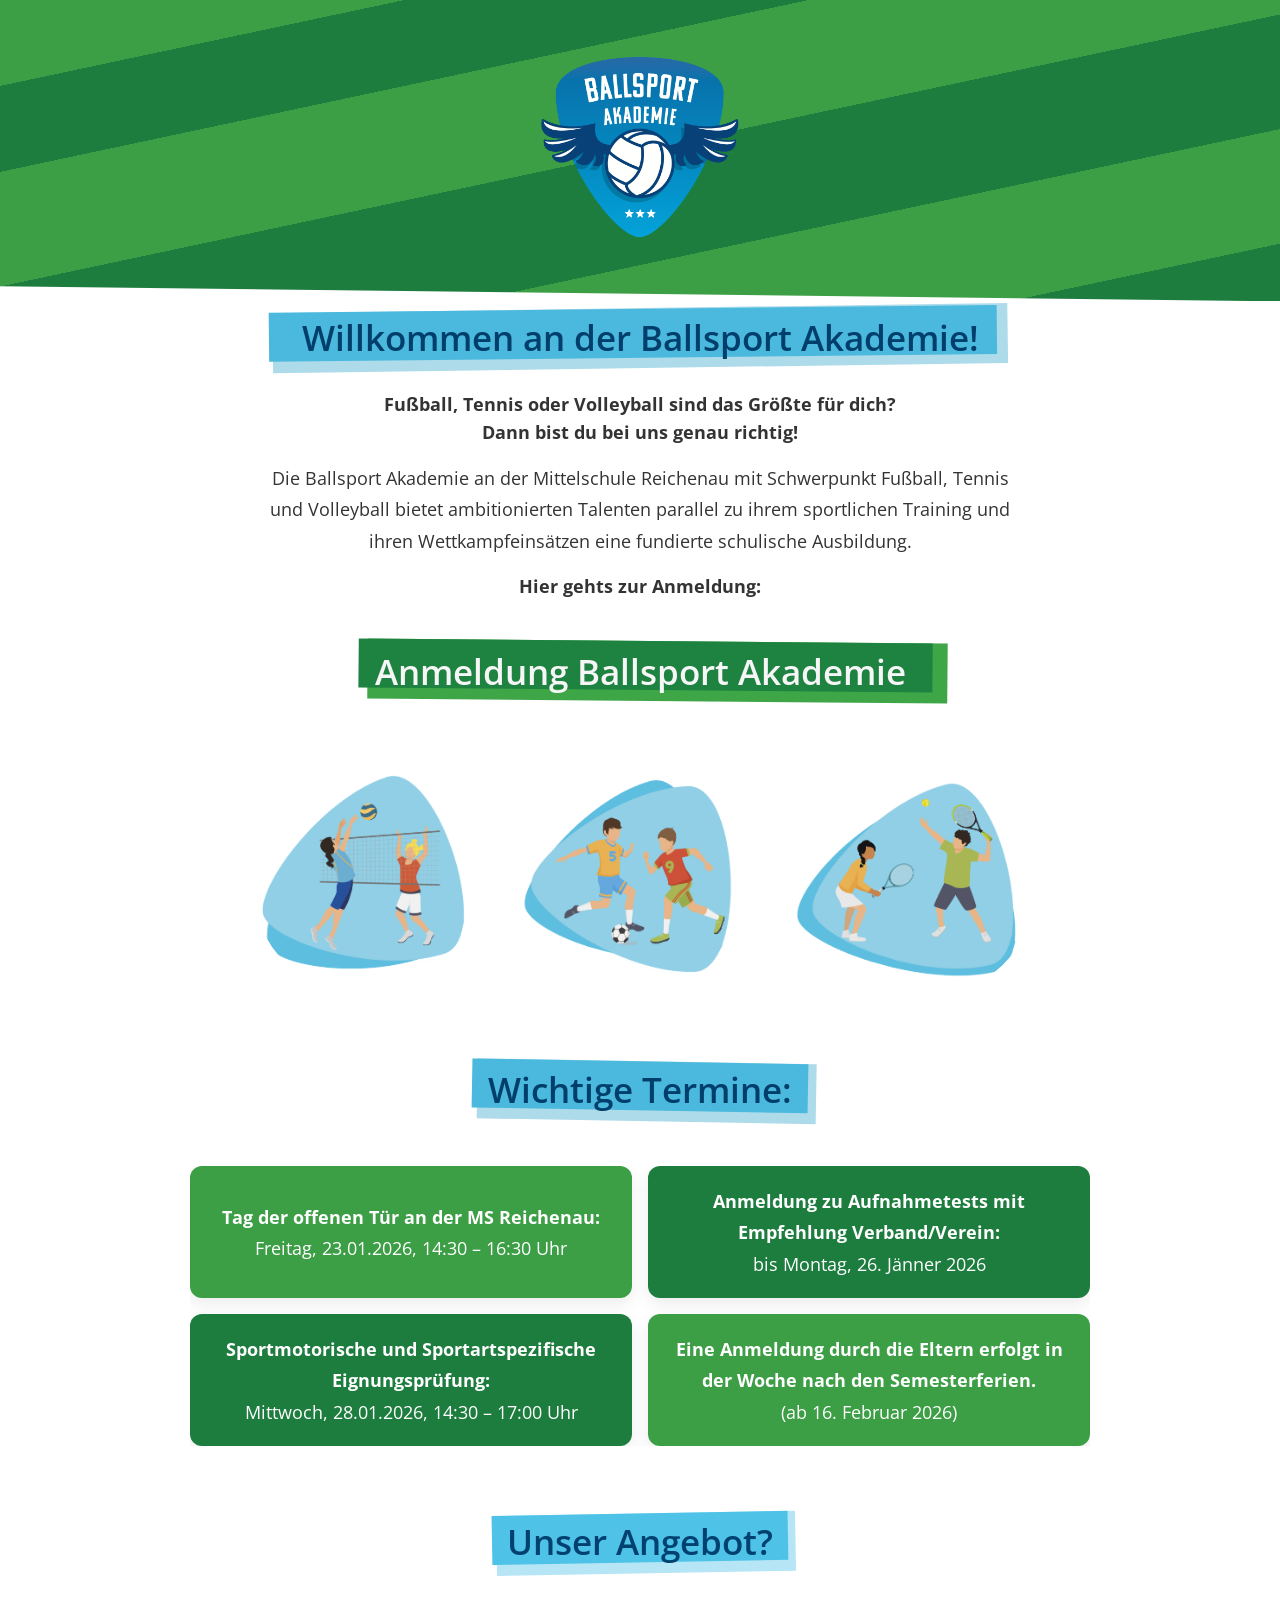
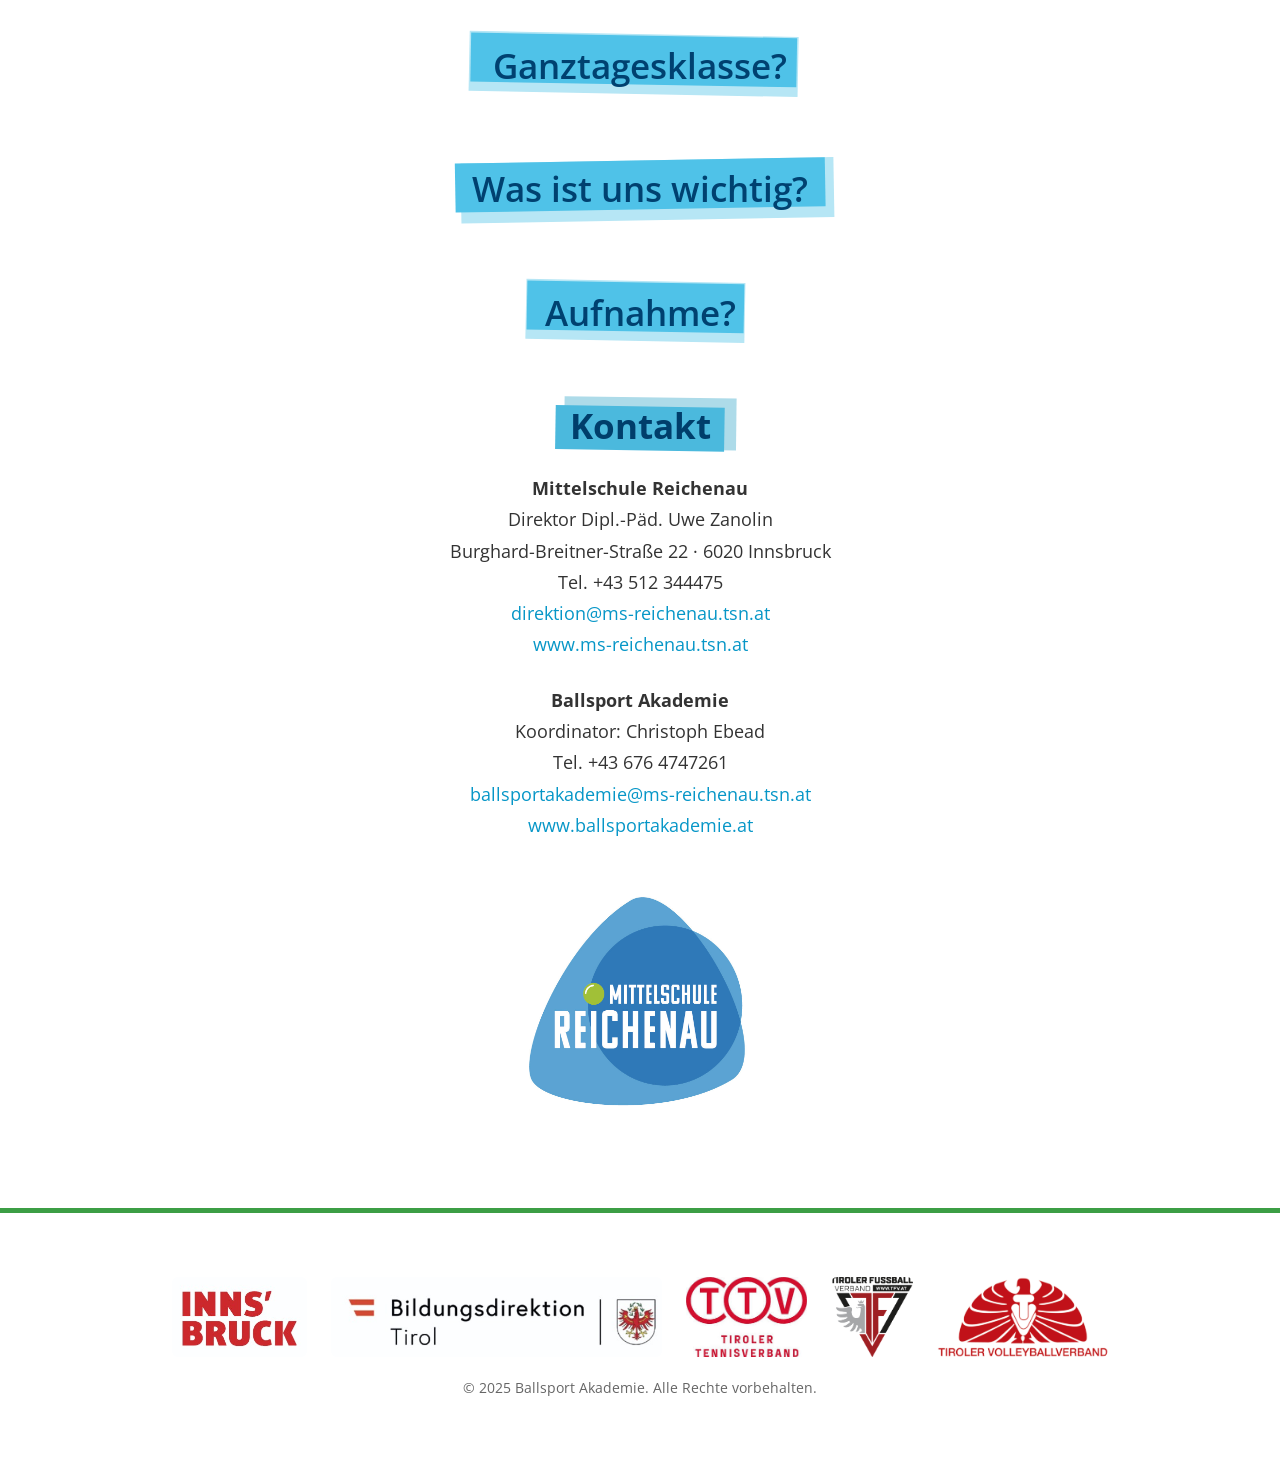
==== index.html @ 757c4a35 "added anmeldelink" ====
<!DOCTYPE html>
<html lang="de">
  <head>
    <meta charset="UTF-8" />
    <meta name="viewport" content="width=device-width, initial-scale=1.0" />
    <title>Ballsport Akademie</title>
    <link rel="icon" type="image/png" href="./favicon.png?v=2" />
    <link
      href="https://fonts.googleapis.com/css2?family=Open+Sans:wght@400;600&display=swap"
      rel="stylesheet"
    />
    <style>
      :root {
        --bright-green: #3c9e45;
        --dark-green: #1d7d3e;
        --turquoise: #6fbdba;
        --dark-blue: #003e6b;
        --light-bg: #f9fbfc;
      }

      body {
        font-family: "Open Sans", sans-serif;
        margin: 0;
        background-color: #ffffff;
        color: #333;
        display: flex;
        flex-direction: column;
        min-height: 100vh;
        overflow-x: hidden;
      }

      .multi-header {
        position: relative;
        text-align: center;
        color: #ffffff;
        padding: 1.5rem 1rem 2.5rem; /*  less top and bottom padding */
        overflow: hidden;
        z-index: 1;
      }

      .multi-header::after {
        content: "";
        position: absolute;
        inset: 0;
        background: linear-gradient(
          -12deg,
          #1d7d3e 0%,
          #1d7d3e 10%,
          #3c9e45 10%,
          #3c9e45 30%,
          #1d7d3e 30%,
          #1d7d3e 50%,
          #3c9e45 50%,
          #3c9e45 70%,
          #1d7d3e 70%,
          #1d7d3e 85%,
          #3c9e45 85%,
          #3c9e45 70%
        );
        z-index: -4;
        clip-path: polygon(
          0 0,
          100% 0,
          100% 100%,
          0 95%
        ); /*  slightly shallower angle */
      }

      .multi-header img {
        max-width: 200px;
        height: auto;
        margin-top: 2rem; /* pushes it lower */
        margin-bottom: 1rem;
        border-radius: 8px;
      }

      .multi-header h1 {
        font-size: 2rem;
        margin: 0.5rem 0;
        font-weight: 600;
      }

      .multi-header .coming-soon {
        font-size: 1.2rem;
        color: var(--bright-green);
        margin-bottom: 0;
      }

      header img {
        max-width: 160px;
        height: auto;
        margin-bottom: 1rem;
        border-radius: 8px;
      }

      h1 {
        font-size: 1.6rem;
        margin: 0.5rem 0;
        font-weight: 600;
      }

      .coming-soon {
        font-size: 1.2rem;
        color: var(--dark-green);
        margin-bottom: 0;
      }

      .image-row {
        display: flex;
        justify-content: center;
        gap: 1.5rem;
        flex-wrap: wrap;
        margin: 3rem 0;
        opacity: 0;
        transform: translateY(30px);
        transition: all 1s ease;
      }

      .image-row.visible {
        opacity: 1;
        transform: translateY(0);
      }

      .image-row img {
        object-fit: contain;
        width: 250px;
        height: 250px;
        border-radius: 50%;
        border: 0px solid var(--turquoise);
        transition: transform 0.3s ease, box-shadow 0.3s ease,
          border-color 0.3s ease;
      }

      /* --- CONTACT --- */
      .contact {
        text-align: center;
        margin-bottom: 3rem;
        line-height: 1.6;
        opacity: 0;
        transform: translateY(30px);
        transition: all 1s ease;
      }

      .contact.visible {
        opacity: 1;
        transform: translateY(0);
      }

      .contact h2 {
        font-size: 1.6rem;
        margin: 2rem 0 1rem;
        color: var(--dark-blue);
      }

      .contact .person {
        margin-bottom: 1.5rem;
      }

      a {
        color: #0696c7;
        text-decoration: none;
        transition: color 0.2s ease;
      }

      a:hover {
        color: var(--dark-blue);
        text-decoration: underline;
      }

      /* --- FOOTER --- */
      footer {
        background-color: #ffffff;
        padding: 4rem 1rem;
        text-align: center;
        border-top: 5px solid var(--bright-green);
        opacity: 0;
        transform: translateY(30px);
        transition: all 1s ease;
      }

      footer.visible {
        opacity: 1;
        transform: translateY(0);
      }

      .sponsors {
        display: flex;
        justify-content: center;
        align-items: center;
        flex-wrap: wrap;
        gap: 1.5rem;
        margin-bottom: 1rem;
      }

      .sponsors img {
        max-height: 100px;
        object-fit: contain;
        filter: grayscale(20%);
        transition: transform 0.3s ease, filter 0.3s ease, border 0.3s ease;
        border-radius: 6px;
      }

      .sponsors img:hover {
        transform: translateY(-3px);
        filter: grayscale(0%);
        border: 2px solid var(--turquoise);
      }

      .sponsors img:first-of-type {
        max-height: 80px;
      }

      footer p {
        font-size: 0.9rem;
        color: #666;
        margin-top: 1rem;
      }

      .intro-row {
        text-align: center;
        line-height: 1.6;
      }

      .heading-wrapper {
        display: flex;
        flex-direction: column; /* stack h1 and strong vertically */
        align-items: center; /* center text */
        gap: 1rem; /* spacing between elements */
      }

      .tilted-bg {
        display: inline-block;
        position: relative;
      }

      /* First rectangle (dark turquoise, -3deg) */
      .tilted-bg::before {
        content: "";
        position: absolute;
        top: 45%;
        left: 50%;
        transform: translate(-51%, -51%) rotate(-0.6deg);
        width: 105%;
        height: 2.8em;
        background-color: #4bb9dd; /* dark turquoise */
        z-index: -2; /* behind text but above second rectangle */
      }

      /* Second rectangle (slightly lighter, 2deg) */
      .tilted-bg::after {
        content: "";
        position: absolute;
        top: 50%;
        left: 50%;
        transform: translate(-50%, -50%) rotate(-0.8deg);
        width: 106%;
        height: 3.4em;
        background-color: #addbe9; /* slightly lighter green/turquoise */
        z-index: -3; /* behind the first rectangle */
      }

      .baelle-logo {
        width: 150px;
      }

      .kontakt-logo {
        text-align: center;
        margin-top: 2rem;
      }

      .kontakt-logo img {
        width: 200px; /* or whatever size looks good */
        height: auto;
        border-radius: 150px; /* optional */
      }

      .kontakt-logo img:hover {
        transform: translateY(-3px);
        filter: grayscale(0%);
        border: 2px solid var(--turquoise);
      }

      .contact .tilted-bg::before {
        transform: translate(-50%, -15%) rotate(0.9deg); /* positive angle instead of negative */
        width: 120%;
        height: 2.4em;
        background-color: #4bb9dd;
        z-index: -2;
        border-radius: 0;
      }

      .contact .tilted-bg::after {
        transform: translate(-44%, -40%) rotate(0.7deg); /* second rectangle slightly tilted too */
        width: 122%;
        height: 2.8em;
        background-color: #addbe9;
        z-index: -3;
        border-radius: 0;
      }

      .tilted-bg h1,
      .tilted-bg h2 {
        color: #003e6b; /* dark blue */
      }

      @media (max-width: 1080px) {
        .sponsors {
          flex-wrap: wrap;
        }

        .sponsors a:first-child,
        .sponsors a:last-child {
          flex-basis: 100%; /* forces first and last to take full width */
          display: flex;
          justify-content: center; /* centers the logos */
        }
      }

      @media (max-width: 510px) {
        .tilted-bg::before {
          content: "";
          position: absolute;
          top: 45%;
          left: 50%;
          transform: translate(-51%, -51%) rotate(-0.6deg);
          width: 105%;
          height: 5.5em;
          background-color: #4bb9dd; /* dark turquoise */
          z-index: -2; /* behind text but above second rectangle */
        }
        .tilted-bg::after {
          content: "";
          position: absolute;
          top: 50%;
          left: 50%;
          transform: translate(-50%, -50%) rotate(-0.8deg);
          width: 106%;
          height: 6.7em;
          background-color: #addbe9; /* slightly lighter green/turquoise */
          z-index: -3; /* behind the first rectangle */
        }
        .intro-lead {
          display: block;
          margin-top: 1rem;
          width: 75%;
        }
        .einlad-lead {
          display: block;
          margin-top: 1rem;
        }
      }

      .hidden {
        display: none !important;
      }

      [id^="angebot-toggle"] {
        cursor: pointer;
        transition: transform 0.2s ease;
        filter: brightness(1.05);
      }

      [id^="angebot-toggle"]:hover {
        transform: scale(1.03);
        filter: brightness(1.12);
      }
      .fade-in-once {
        opacity: 0;
        transform: translateY(20px);
        transition: all 0.8s ease;
      }

      .fade-in-once.visible {
        opacity: 1;
        transform: translateY(0);
      }

      .angebot-cards {
        display: grid;
        grid-template-columns: 1fr; /* 1 column on mobile */
        gap: 1rem;
        max-width: 900px;
        margin: 2rem auto;
        opacity: 0;
        transform: translateY(20px);
        transition: all 1s ease;
      }

      .angebot-cards.visible {
        opacity: 1;
        transform: translateY(0);
      }

      .angebot-cards div {
        background: var(--turquoise);
        color: #ffffff;
        padding: 1.2rem 1.5rem;
        border-radius: 12px;
        font-weight: 600;
        font-size: 1.1rem;
        text-align: center;
        box-shadow: 0 6px 16px rgba(0, 0, 0, 0.08);

        /* vertical centering */
        display: flex;
        align-items: center; /* centers text vertically */
        justify-content: center; /* centers text horizontally */
        text-align: center;
      }

      @media (min-width: 720px) {
        .angebot-cards {
          grid-template-columns: 1fr 1fr;
        }

        /* Only make last card full width for the 5-item section */
        #angebot-content-1 div:last-child {
          grid-column: span 2;
        }
      }

      /* Custom alternating background for Angebot cards */
      .angebot-cards div:nth-child(1),
      .angebot-cards div:nth-child(4) {
        background: var(--bright-green);
      }

      .angebot-cards div:nth-child(2),
      .angebot-cards div:nth-child(3),
      .angebot-cards div:nth-child(5) {
        background: var(--dark-green);
      }

      /* Mobile styling for Angebot cards */
      @media (max-width: 720px) {
        .angebot-cards {
          grid-template-columns: 1fr; /* Single column layout */
          padding: 0 1rem; /* Adds spacing on the left and right */
        }

        .angebot-cards div {
          font-size: 1rem; /* Slightly smaller text */
          margin: 0.5rem 0; /* Adds space between the cards */
        }
      }

      /* Override colors for mobile view */
      @media (max-width: 720px) {
        .angebot-cards div:nth-child(odd) {
          background: var(--bright-green);
        }

        .angebot-cards div:nth-child(even) {
          background: var(--dark-green);
        }
        .contact .tilted-bg {
          margin-top: 1em;
        }

        /* Add spacing between consecutive intro sections */
        .intro-row + .intro-row {
          margin-top: 4em;
        }
      }
      /* Add spacing between consecutive intro sections */
      .intro-row + .intro-row {
        margin-top: 2em;
      }

      /* Kick-Off */
      .bg-kickoff::before {
        background-color: #4bb9dd;
        transform: translate(-50%, -50%) rotate(1deg);
      }
      .bg-kickoff::after {
        background-color: #addbe9;
        transform: translate(-48%, -48%) rotate(1deg);
      }

      /* Unser Angebot */
      .bg-angebot::before {
        background-color: #4bb9dd;
        transform: translate(-50%, -50%) rotate(-1deg);
      }
      .bg-angebot::after {
        background-color: #addbe9;
        transform: translate(-48%, -48%) rotate(-1deg);
      }

      /* Ganztagesklasse */
      .bg-ganztags::before {
        background-color: #4bb9dd;
        transform: translate(-52%, -52%) rotate(1deg);
      }
      .bg-ganztags::after {
        background-color: #addbe9;
        transform: translate(-52%, -52%) rotate(1.1deg);
      }

      /* Ganztagesklasse */
      .bg-wichtig::before {
        background-color: #4bb9dd;
        transform: translate(-50%, -50%) rotate(-1deg);
      }
      .bg-wichtig::after {
        background-color: #addbe9;
        transform: translate(-48%, -48%) rotate(-1deg);
      }

      /* Ganztagesklasse */
      .bg-aufnahme::before {
        background-color: #4bb9dd;
        transform: translate(-52%, -52%) rotate(1deg);
      }
      .bg-aufnahme::after {
        background-color: #addbe9;
        transform: translate(-52%, -52%) rotate(1.1deg);
      }

      /* Anmeldung */
      .bg-anmeldung::before {
        background-color: #1d7d3e;
        transform: translate(-49%, -55%) rotate(0.5deg);
      }
      .bg-anmeldung::after {
        background-color: #3c9e45;
        transform: translate(-47%, -50%) rotate(0.5deg);
      }
      .bg-anmeldung a {
        color: #eaeaea;
      }

      /* Make image-row images smaller on mobile */
      @media (max-width: 750px) {
        .image-row img {
          width: 140px;
          height: 140px;
        }
      }

      /* Optional: even smaller for very narrow screens */
      @media (max-width: 480px) {
        .image-row img {
          width: 120px;
          height: 120px;
        }
      }

      #aufnahme-text {
        max-width: 900px;
        margin: 0.8rem auto;
        text-align: center;
        line-height: 1.5;
        font-size: 1.25rem;
      }
      #aufnahme-text p {
        margin: 0.5em 0;
      }
      .intro-text {
        max-width: 750px; /* limits the width on large screens */
        margin: 0 auto; /* centers it horizontally */
        text-align: center; /* keeps lines centered */
        line-height: 1.6; /* keeps it readable */
        font-size: 1.05rem;
      }

      /* Narrower and slightly smaller on mobile */
      @media (max-width: 720px) {
        .intro-text {
          max-width: 90%; /* takes up less space on smaller screens */
          font-size: 1rem;
          line-height: 1.5;
        }
      }

      /* === Responsive scaling for larger screens === */
      @media (min-width: 1200px) {
        body {
          font-size: 1.1rem;
        }

        .intro-text,
        .contact,
        .angebot-cards div,
        #aufnahme-text {
          font-size: 1.15rem;
          line-height: 1.7;
        }

        h1,
        h2 {
          font-size: 2.2rem;
        }

        .contact h2 {
          font-size: 2.2rem; /* match or slightly smaller than main h1s */
        }
        .contact img {
          width: 280px;
          height: 280px;
        }
      }

      @media (min-width: 1600px) {
        body {
          font-size: 1.25rem;
        }

        .intro-text,
        .contact,
        .angebot-cards div,
        #aufnahme-text {
          font-size: 1.3rem;
          line-height: 1.75;
        }

        h1,
        h2 {
          font-size: 2.5rem;
        }

        .contact h2 {
          font-size: 2.5rem; /* match or slightly smaller than main h1s */
        }

        .angebot-cards {
          max-width: 1100px;
        }
      }

      /* === Flip animation for illus-wrapper (final smooth version) === */
      .illus-wrapper {
        display: inline-block;
        perspective: 1000px;
        cursor: pointer;
        border-radius: 50%; /* always circular */
        overflow: hidden; /* prevents square-to-circle flash */
        transform-style: preserve-3d;
        transition: transform 0.3s ease, box-shadow 0.3s ease;
        backface-visibility: hidden;
        -webkit-backface-visibility: hidden;
        will-change: transform;
      }

      /* Hover lift + shadow (remains circular) */
      .illus-wrapper:hover {
        transform: translateY(-6px) scale(1.03);
        box-shadow: 0 8px 18px rgba(0, 0, 0, 0.15);
      }

      /* The flipping card inside */
      .flip-card {
        width: 250px;
        height: 250px;
        position: relative;
        border-radius: 50%;
        transform-style: preserve-3d;
        will-change: transform;
      }

      /* Inner rotation container */
      .flip-inner {
        width: 100%;
        height: 100%;
        transition: transform 0.8s ease;
        transform-style: preserve-3d;
        position: relative;
        border-radius: 50%;
        transform-origin: center;
      }

      /* Front and back sides */
      .flip-front,
      .flip-back {
        position: absolute;
        width: 100%;
        height: 100%;
        border-radius: 50%;
        overflow: hidden;
        backface-visibility: hidden;
        -webkit-backface-visibility: hidden; /* Safari fix */
      }

      /* Back side rotated */
      .flip-back {
        transform: rotateY(180deg);
      }

      /* Flipped state */
      .flip-card.flipped .flip-inner {
        transform: rotateY(180deg);
        will-change: transform;
      }

      /* === Image alignment container === */
      .img-adjust {
        width: 100%;
        height: 100%;
        overflow: hidden;
        border-radius: 50%;
        position: relative;
      }

      /* The image itself */
      .img-adjust img {
        position: absolute;
        top: 50%;
        left: 50%;
        width: 110%; /* small zoom to allow offset */
        height: auto;
        transform: translate(-50%, -50%);
        object-fit: cover;
        border-radius: 50%;
        transition: transform 0.3s ease;
        display: block;
      }

      /* === Per-image fine-tuning === */
      .image-row .illus-wrapper:nth-child(1) .img-adjust img {
        transform: translate(calc(-50% + 10px), -50%); /* move right */
      }

      .image-row .illus-wrapper:nth-child(2) .img-adjust img {
        transform: translate(calc(-50% - 4px), -50%); /* move left */
      }

      .image-row .illus-wrapper:nth-child(3) .img-adjust img {
        transform: translate(-50%, -50%); /* centered */
      }

      /* Responsive sizing */
      @media (max-width: 750px) {
        .flip-card {
          width: 140px;
          height: 140px;
        }
      }

      .angebot-cards,
      #aufnahme-text {
        opacity: 0;
        transform: translateY(10px);
        max-height: 0;
        margin-top: 0;
        margin-bottom: 0;
        overflow: hidden;
        transition: opacity 0.5s ease, transform 0.5s ease, max-height 0.6s ease,
          margin 0.4s ease;
        pointer-events: none;
      }

      .angebot-cards.visible,
      #aufnahme-text.visible {
        opacity: 1;
        transform: translateY(0);
        max-height: 1500px; /* enough to show full content */
        margin-top: 1.5rem; /* normal spacing when open */
        margin-bottom: 1.5rem;
        pointer-events: auto;
      }

      /* optional: small stagger effect for cards */
      .angebot-cards.visible div {
        animation: fadeUp 0.5s ease forwards;
      }

      @keyframes fadeUp {
        from {
          opacity: 0;
          transform: translateY(15px);
        }
        to {
          opacity: 1;
          transform: translateY(0);
        }
      }

      .flip-front img,
      .flip-back img {
        width: 100%;
        height: auto;
        position: absolute;
        top: 50%;
        left: 50%;
        transform: translate(-50%, -50%);
        object-fit: cover;
        border-radius: 50%;
      }

      body {
        overflow-x: hidden;
      }

      .wrapper {
        overflow-x: clip;
        position: relative;
      }
      .tilted-bg h1 {
        padding: 0 0.5rem; /* adds breathing space on both sides */
        box-sizing: border-box;
      }

      /* Center text inside Wichtige Termine cards */
      #termine-content div {
        display: flex !important;
        flex-direction: column;
        justify-content: center; /* vertical center */
        align-items: center; /* horizontal center */
        text-align: center;
        white-space: normal !important;
        column-count: 1 !important;
      }

      /* Second line normal weight */
      #termine-content div span {
        font-weight: normal;
      }

      #termine-content div span {
        font-weight: normal;
        min-height: 1.2em; /* reserve vertical space even when empty */
        display: block;
      }
    </style>
  </head>
  <body>
    <div class="wrapper">
      <header class="fade-in multi-header">
        <img src="images/logo.png" alt="Ballsportakademie Logo" />
      </header>

      <section class="intro-row">
        <div class="heading-wrapper">
          <div class="tilted-bg">
            <h1>Willkommen an der Ballsport Akademie!</h1>
          </div>
          <strong class="intro-lead">
            Fußball, Tennis oder Volleyball sind das Größte für dich? <br />
            Dann bist du bei uns genau richtig!<br />
          </strong>
          <div class="intro-text">
            Die Ballsport Akademie an der Mittelschule Reichenau mit Schwerpunkt
            Fußball, Tennis und Volleyball bietet ambitionierten Talenten
            parallel zu ihrem sportlichen Training und ihren Wettkampfeinsätzen
            eine fundierte schulische Ausbildung.<br />
          </div>
          <strong class="intro-lead"> Hier gehts zur Anmeldung: <br /> </strong>
        </div>
      </section>

      <section class="intro-row">
        <div class="heading-wrapper">
          <div class="tilted-bg bg-anmeldung" id="angebot-toggle-1">
            <h1>
              <a
                href="https://ms-reichenau.tsn.at/ballsport-akademie/anmeldung-ballsport-akademie"
                target="_blank"
                >Anmeldung Ballsport Akademie</a
              >
            </h1>
          </div>
        </div>
      </section>

      <section class="image-row fade-in">
        <div class="illus-wrapper">
          <div class="flip-card">
            <div class="flip-inner">
              <div class="flip-front">
                <div class="img-adjust">
                  <img src="images/illus/voll.png" alt="Volleyball" />
                </div>
              </div>
              <div class="flip-back">
                <div class="img-adjust">
                  <img src="images/illus/voll.png" alt="Volleyball" />
                </div>
              </div>
            </div>
          </div>
        </div>

        <div class="illus-wrapper">
          <div class="flip-card">
            <div class="flip-inner">
              <div class="flip-front">
                <img
                  src="images/illus/fuss.png"
                  alt="Sport Illustration Fußball"
                />
              </div>
              <div class="flip-back">
                <img
                  src="images/illus/fuss.png"
                  alt="Sport Illustration Fußball (back)"
                />
              </div>
            </div>
          </div>
        </div>

        <div class="illus-wrapper">
          <div class="flip-card">
            <div class="flip-inner">
              <div class="flip-front">
                <img
                  src="images/illus/tenn.png"
                  alt="Sport Illustration Tennis"
                />
              </div>
              <div class="flip-back">
                <img
                  src="images/illus/tenn.png"
                  alt="Sport Illustration Tennis (back)"
                />
              </div>
            </div>
          </div>
        </div>
      </section>

      <section class="intro-row">
        <div class="heading-wrapper">
          <div class="tilted-bg bg-kickoff" id="kick-off">
            <h1>Wichtige Termine:</h1>
          </div>

          <div id="termine-content" class="angebot-cards visible fade-in-once">
            <div>
              <strong>Tag der offenen Tür an der MS Reichenau:</strong>
              <span>Freitag, 23.01.2026, 14:30 – 16:30 Uhr</span>
            </div>

            <div>
              <strong
                >Anmeldung zu Aufnahmetests mit Empfehlung
                Verband/Verein:</strong
              >
              <span>bis Montag, 26. Jänner 2026</span>
            </div>

            <div>
              <strong
                >Sportmotorische und Sportartspezifische
                Eignungsprüfung:</strong
              >
              <span>Mittwoch, 28.01.2026, 14:30 – 17:00 Uhr</span>
            </div>

            <div>
              <strong
                >Eine Anmeldung durch die Eltern erfolgt in der Woche nach den
                Semesterferien. <br
              /></strong>
              <span>(ab 16. Februar 2026)</span>
            </div>
          </div>
        </div>
      </section>

      <section class="intro-row">
        <div class="heading-wrapper">
          <div class="tilted-bg bg-angebot" id="angebot-toggle-1">
            <h1>Unser Angebot?</h1>
          </div>

          <!-- Hidden by default -->
          <div id="angebot-content-1" class="angebot-cards fade-in-once">
            <div>Verschränkte Ganztagesklasse</div>
            <div>Offener & projektorientierter Unterricht</div>
            <div>Moderne Infrastruktur & Sportanlagen</div>
            <div>Sportspezifische & multisportive Ausbildung</div>
            <div>
              Abstimmung mit Schule und Vereinen bei Turnieren, Auswärtsfahrten
              und sportlichen Veranstaltungen
            </div>
          </div>
        </div>
      </section>

      <section class="intro-row">
        <div class="heading-wrapper">
          <div class="tilted-bg clickable bg-ganztags" id="angebot-toggle-2">
            <h1>Ganztagesklasse?</h1>
          </div>

          <!-- Hidden by default -->
          <div id="angebot-content-2" class="angebot-cards fade-in-once">
            <div>
              Die Schüler:innen werden von Montag bis Donnerstag bis 16 Uhr, an
              Freitagen bis 14 Uhr, von Pädagog:innen in der Schule betreut.
              Somit bleibt mehr Zeit für das individuelle Training im
              Stammverein und Auswahlteam.
            </div>
            <div>
              Die verschränkte Ganztagesklasse bietet einen rhythmisierten
              Tagesablauf mit abwechselnden Lern-, Sport- und Freizeiteinheiten.
              Hausaufgaben werden während der Schulzeit bearbeitet.
            </div>
            <div>
              Die Kosten für den Mittagstisch an der Schule betragen pro
              konsumierter Mahlzeit € 5,10.
            </div>
            <div>
              Für die ganztägige Betreuung fällt ein Betrag von € 35,- pro Monat
              an.
            </div>
          </div>
        </div>
      </section>

      <section class="intro-row">
        <div class="heading-wrapper">
          <div class="tilted-bg clickable bg-wichtig" id="angebot-toggle-3">
            <h1>Was ist uns wichtig?</h1>
          </div>

          <!-- Hidden by default -->
          <div id="angebot-content-3" class="angebot-cards fade-in-once">
            <div>
              Intensive Zusammenarbeit zwischen der Schule, den Trainer:innen im
              Verein/Verband und den Eltern.
            </div>
            <div>Vermittlung sporttheoretischer Inhalte im Unterricht.</div>
            <div>Sportwissenschaftliche Begleitung.</div>
            <div>Trainingsdokumentation.</div>
          </div>
        </div>
      </section>

      <section class="intro-row">
        <div class="heading-wrapper">
          <div class="tilted-bg clickable bg-aufnahme" id="angebot-toggle-4">
            <h1>Aufnahme?</h1>
          </div>

          <div
            id="aufnahme-text"
            class="hidden fade-in-once"
            style="
              max-width: 900px;
              margin: 0.8rem auto; /* reduced vertical space */
              text-align: center;
              line-height: 1.5;
              font-size: 1.25rem; /* about 2 sizes larger */
            "
          >
            <p style="margin: 0.5em 0">
              Die Ballsport Akademie wird an der Mittelschule Reichenau geführt.
              Sie steht allen Schüler:innen aus Tirol offen!
            </p>
            <strong>Aufnahmekriterien:</strong>
          </div>

          <!--  Hidden by default -->
          <div id="angebot-content-4" class="angebot-cards fade-in-once">
            <div>
              Sportartspezifischer sportmotorischer Test in Fußball, Tennis und
              Volleyball (durch unabhängige Verbandstrainer:innen)
            </div>
            <div>Aufnahmegespräch mit Eltern und Schüler:in</div>
            <div>Sportärztliche Untersuchung</div>
            <div>Empfehlung vom Stammverein oder Verband</div>
          </div>
        </div>
      </section>

      <section class="contact fade-in">
        <div class="tilted-bg">
          <h2>Kontakt</h2>
        </div>

        <div class="person">
          <strong>Mittelschule Reichenau</strong><br />
          Direktor Dipl.-Päd. Uwe Zanolin<br />
          Burghard-Breitner-Straße 22 · 6020 Innsbruck<br />
          Tel. +43 512 344475<br />
          <a href="mailto:direktion@ms-reichenau.tsn.at"
            >direktion@ms-reichenau.tsn.at</a
          ><br />
          <a href="https://www.ms-reichenau.tsn.at" target="_blank"
            >www.ms-reichenau.tsn.at</a
          >
        </div>

        <div class="person">
          <strong>Ballsport Akademie</strong><br />
          Koordinator: Christoph Ebead<br />
          Tel. +43 676 4747261<br />
          <a href="mailto:ballsportakademie@ms-reichenau.tsn.at"
            >ballsportakademie@ms-reichenau.tsn.at</a
          ><br />
          <a href="https://www.ballsportakademie.at" target="_blank"
            >www.ballsportakademie.at</a
          >
        </div>

        <div class="kontakt-logo">
          <a
            href="https://ms-reichenau.tsn.at"
            target="_blank"
            rel="noopener noreferrer"
          >
            <img
              src="images/MSreichenau.jpeg"
              alt="Mittelschule Reichenau logo"
            />
          </a>
        </div>
      </section>

      <footer class="fade-in">
        <div class="sponsors">
          <a
            href="https://www.innsbruck.gv.at"
            target="_blank"
            rel="noopener noreferrer"
          >
            <img src="images/sponsor2.jpeg" alt="Innsbruck Logo" />
          </a>
          <a
            href="https://bildung-tirol.gv.at"
            target="_blank"
            rel="noopener noreferrer"
          >
            <img src="images/sponsor3.jpeg" alt="Bildungsdir. Tirol Logo" />
          </a>
          <a
            href="https://www.tennistirol.at"
            target="_blank"
            rel="noopener noreferrer"
          >
            <img src="images/sponsor1.jpeg" alt="Tennis Logo" />
          </a>
          <a href="https://tfv.at" target="_blank" rel="noopener noreferrer">
            <img src="images/sponsor4.png" alt="Tiroler Fussballverband Logo" />
          </a>
          <a
            href="https://www.tvv.at"
            target="_blank"
            rel="noopener noreferrer"
          >
            <img src="images/sponsor6.png" alt="Volleyball Verband Logo" />
          </a>
        </div>
        <p>© 2025 Ballsport Akademie. Alle Rechte vorbehalten.</p>
      </footer>
    </div>
    <script>
      const elements = document.querySelectorAll(".fade-in");
      const observer = new IntersectionObserver(
        (entries) => {
          entries.forEach((entry) => {
            if (entry.isIntersecting) {
              entry.target.classList.add("visible");
            }
          });
        },
        { threshold: 0.1 }
      );
      elements.forEach((el) => observer.observe(el));

      const toggles = document.querySelectorAll('[id^="angebot-toggle"]');

      toggles.forEach((toggle) => {
        const num = toggle.id.split("-").pop();
        const content = document.getElementById(`angebot-content-${num}`);
        const extraText = document.getElementById("aufnahme-text");

        toggle.addEventListener("click", () => {
          const isVisible = content.classList.contains("visible");

          // Hide all other sections first
          document
            .querySelectorAll(
              ".angebot-cards:not(#termine-content), #aufnahme-text"
            )
            .forEach((el) => {
              el.classList.remove("visible");
            });

          // Toggle this one
          if (!isVisible) {
            content.classList.add("visible");
            if (num === "4" && extraText) extraText.classList.add("visible");
          } else {
            content.classList.remove("visible");
            if (num === "4" && extraText) extraText.classList.remove("visible");
          }
        });
      });

      document.querySelectorAll(".illus-wrapper").forEach((wrapper) => {
        wrapper.addEventListener("click", () => {
          wrapper.querySelector(".flip-card").classList.toggle("flipped");
        });
      });
    </script>
  </body>
</html>
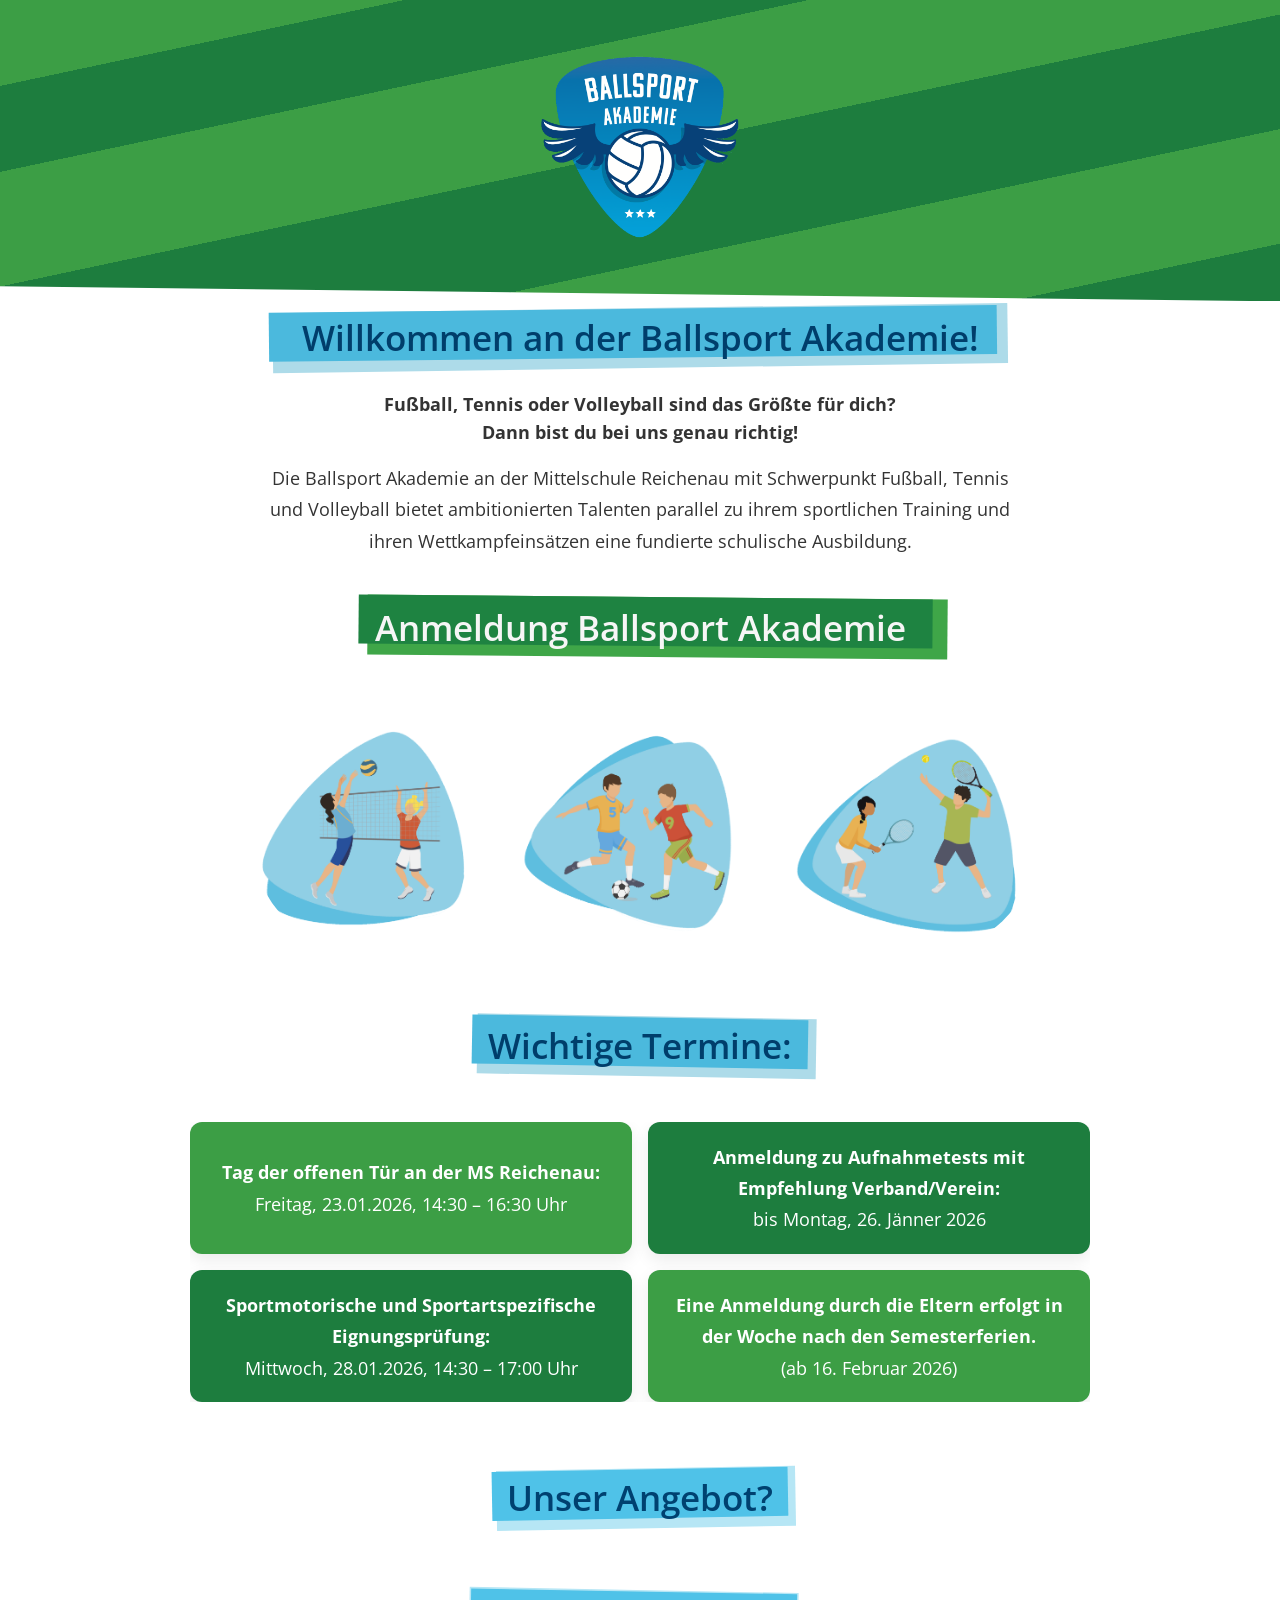
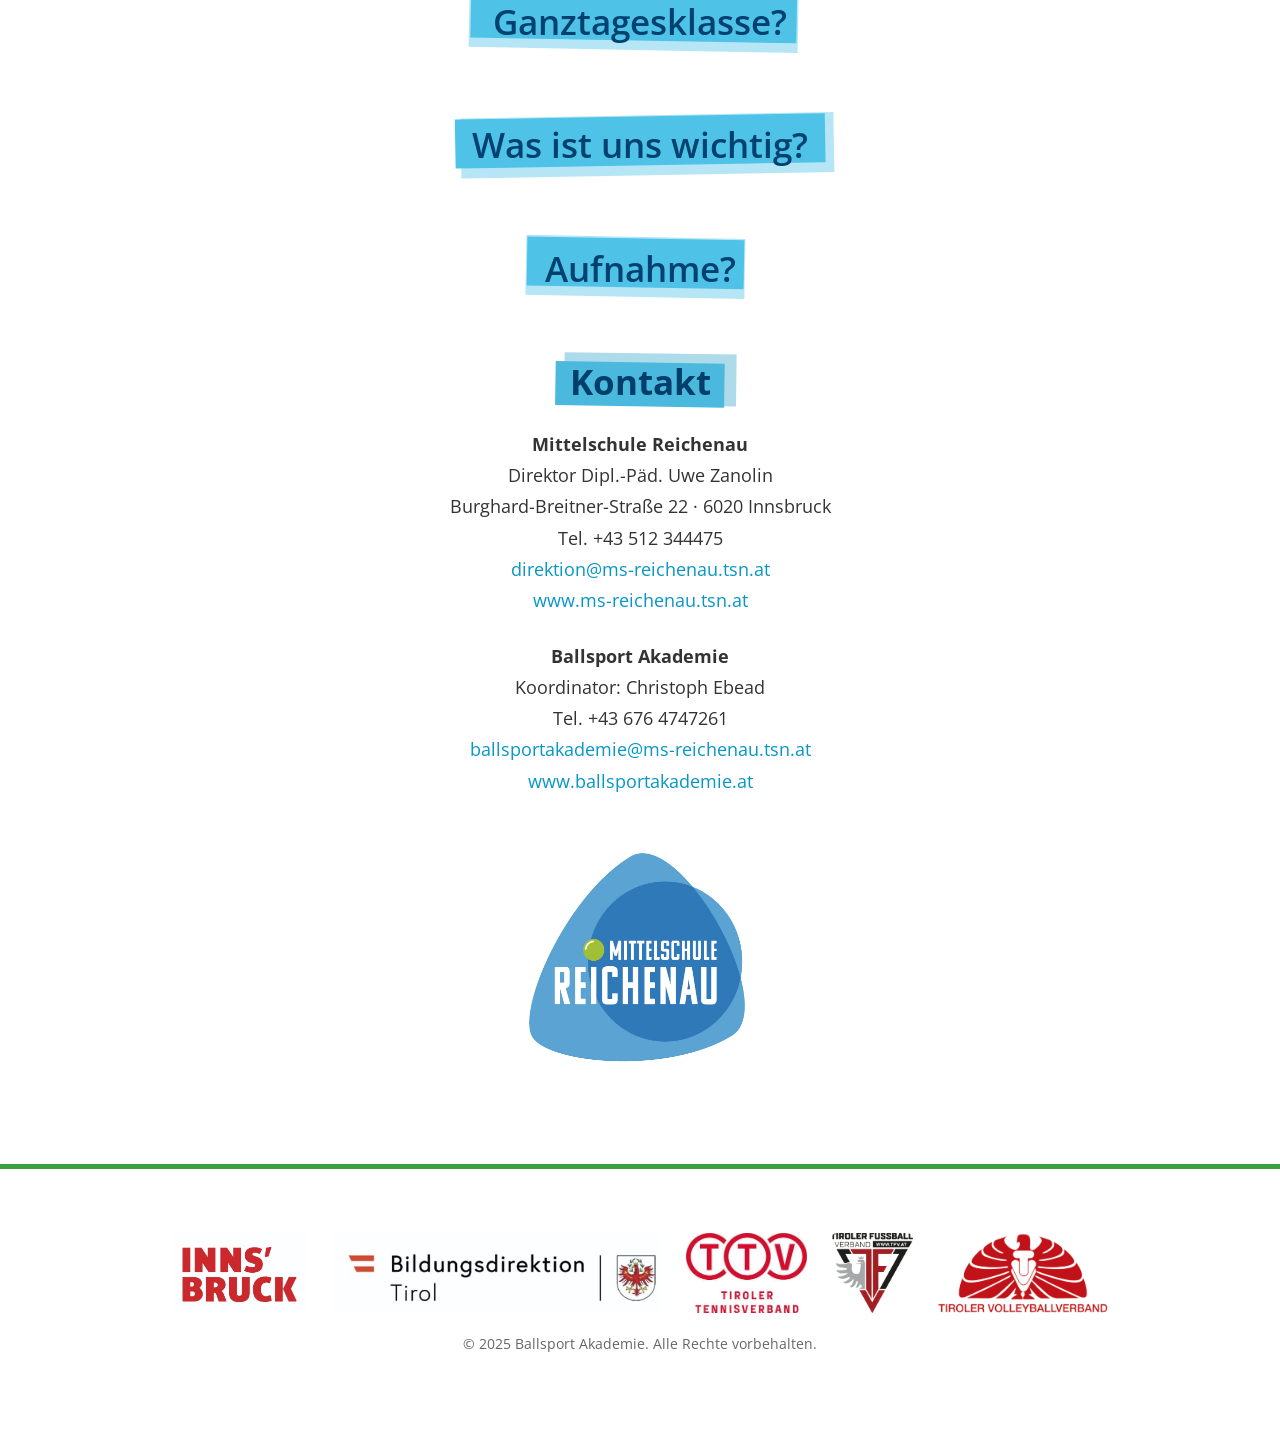
==== commit d1d5c338: "added anmeldelink" ====
--- a/index.html
+++ b/index.html
@@ -844,7 +844,6 @@
             parallel zu ihrem sportlichen Training und ihren Wettkampfeinsätzen
             eine fundierte schulische Ausbildung.<br />
           </div>
-          <strong class="intro-lead"> Hier gehts zur Anmeldung: <br /> </strong>
         </div>
       </section>
 
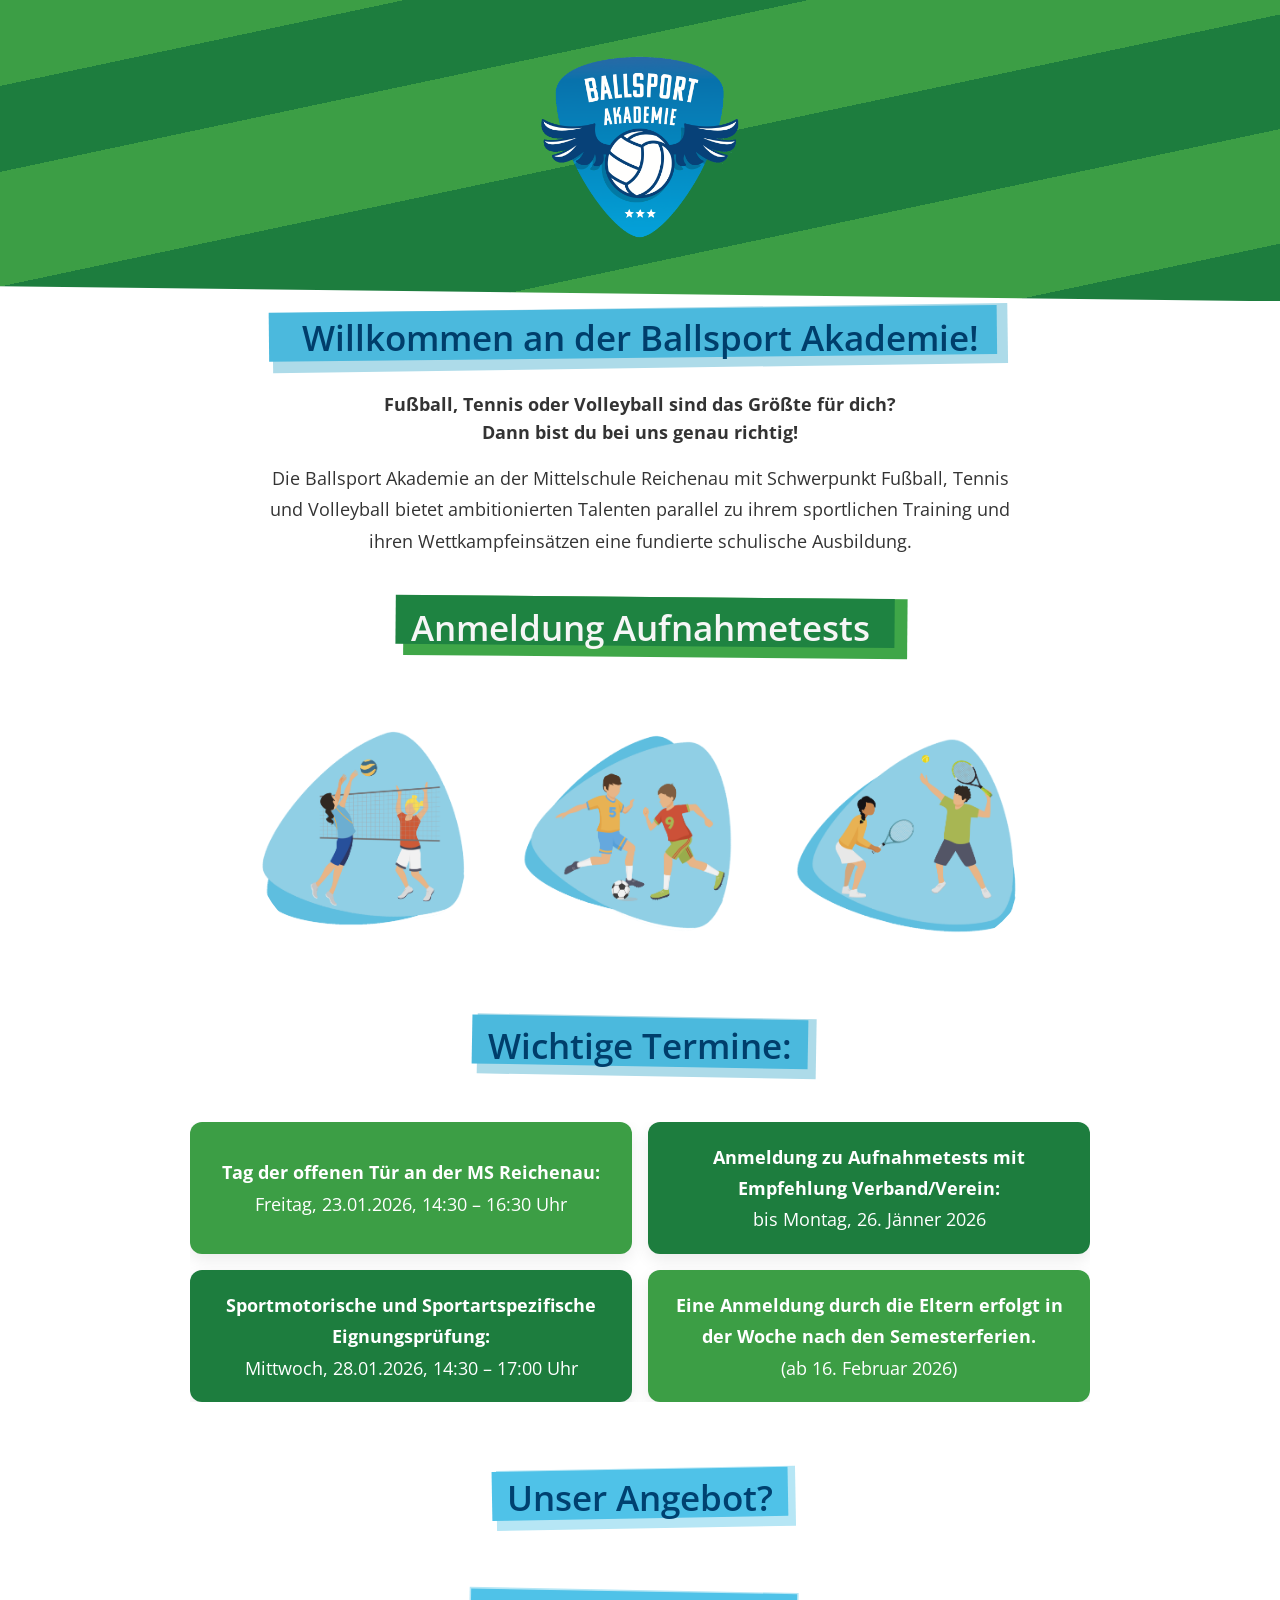
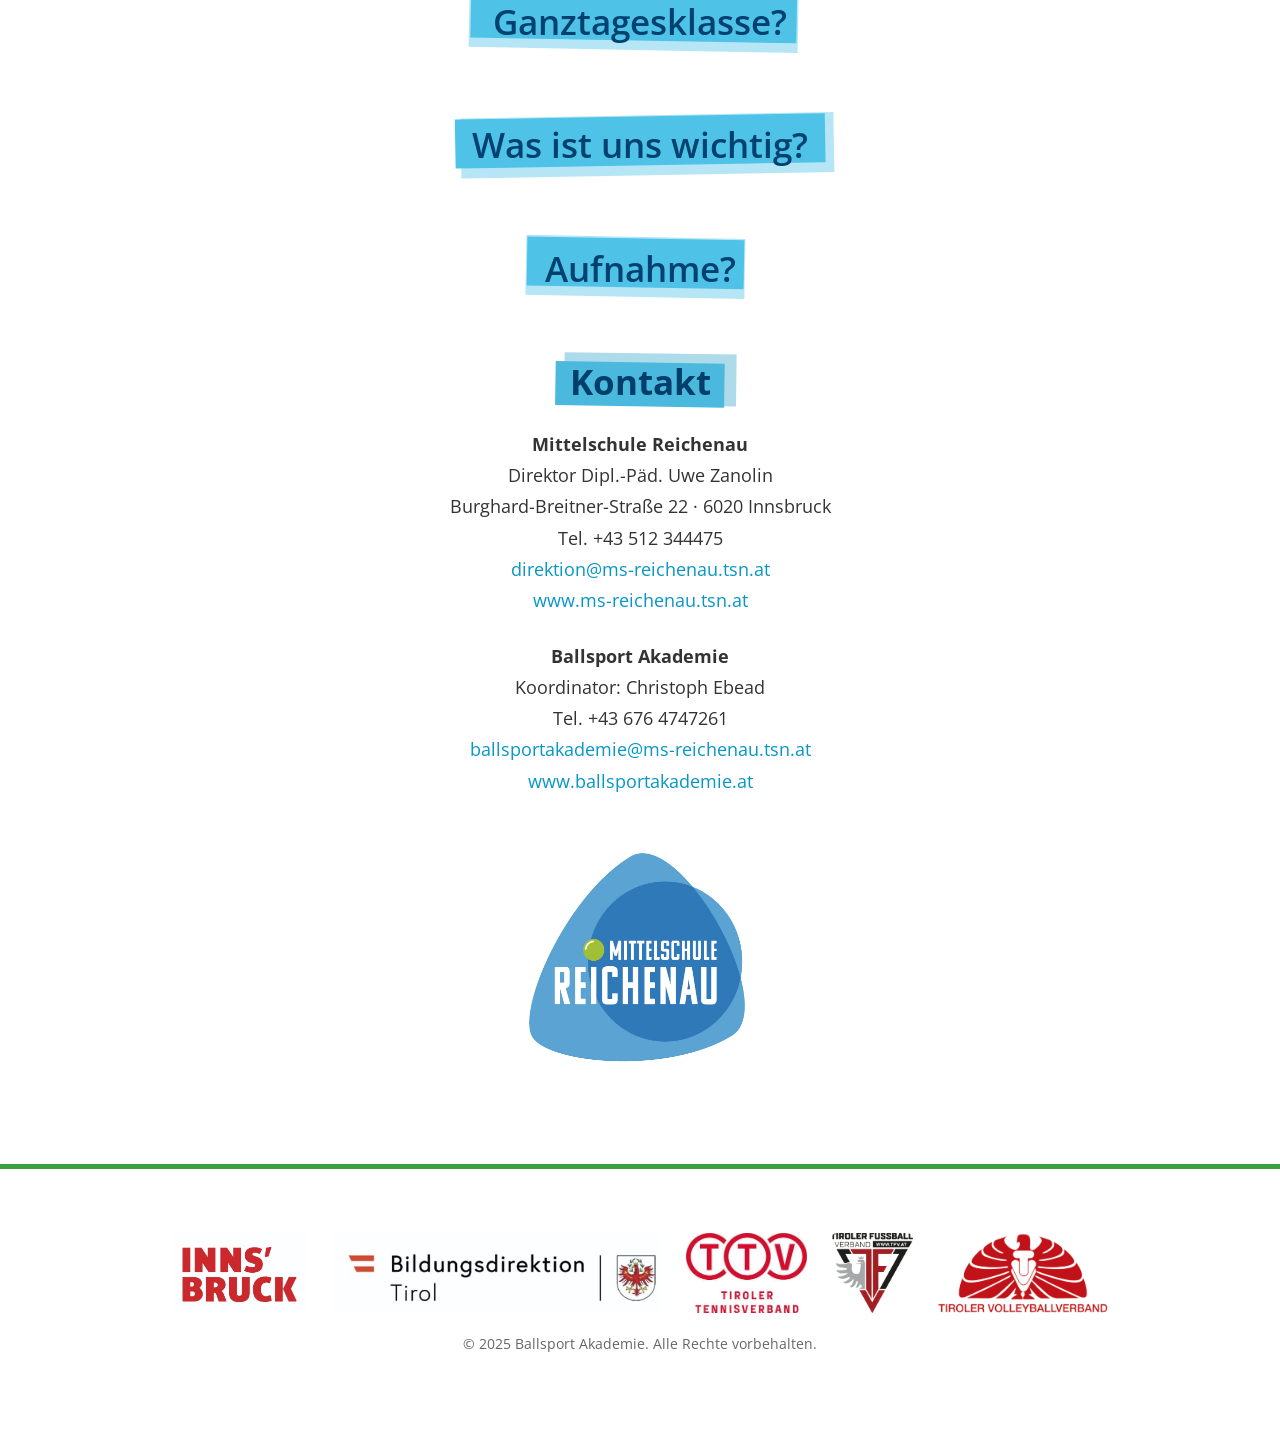
==== commit df914e75: "added anmeldelink" ====
--- a/index.html
+++ b/index.html
@@ -854,7 +854,7 @@
               <a
                 href="https://ms-reichenau.tsn.at/ballsport-akademie/anmeldung-ballsport-akademie"
                 target="_blank"
-                >Anmeldung Ballsport Akademie</a
+                >Anmeldung Aufnahmetests</a
               >
             </h1>
           </div>
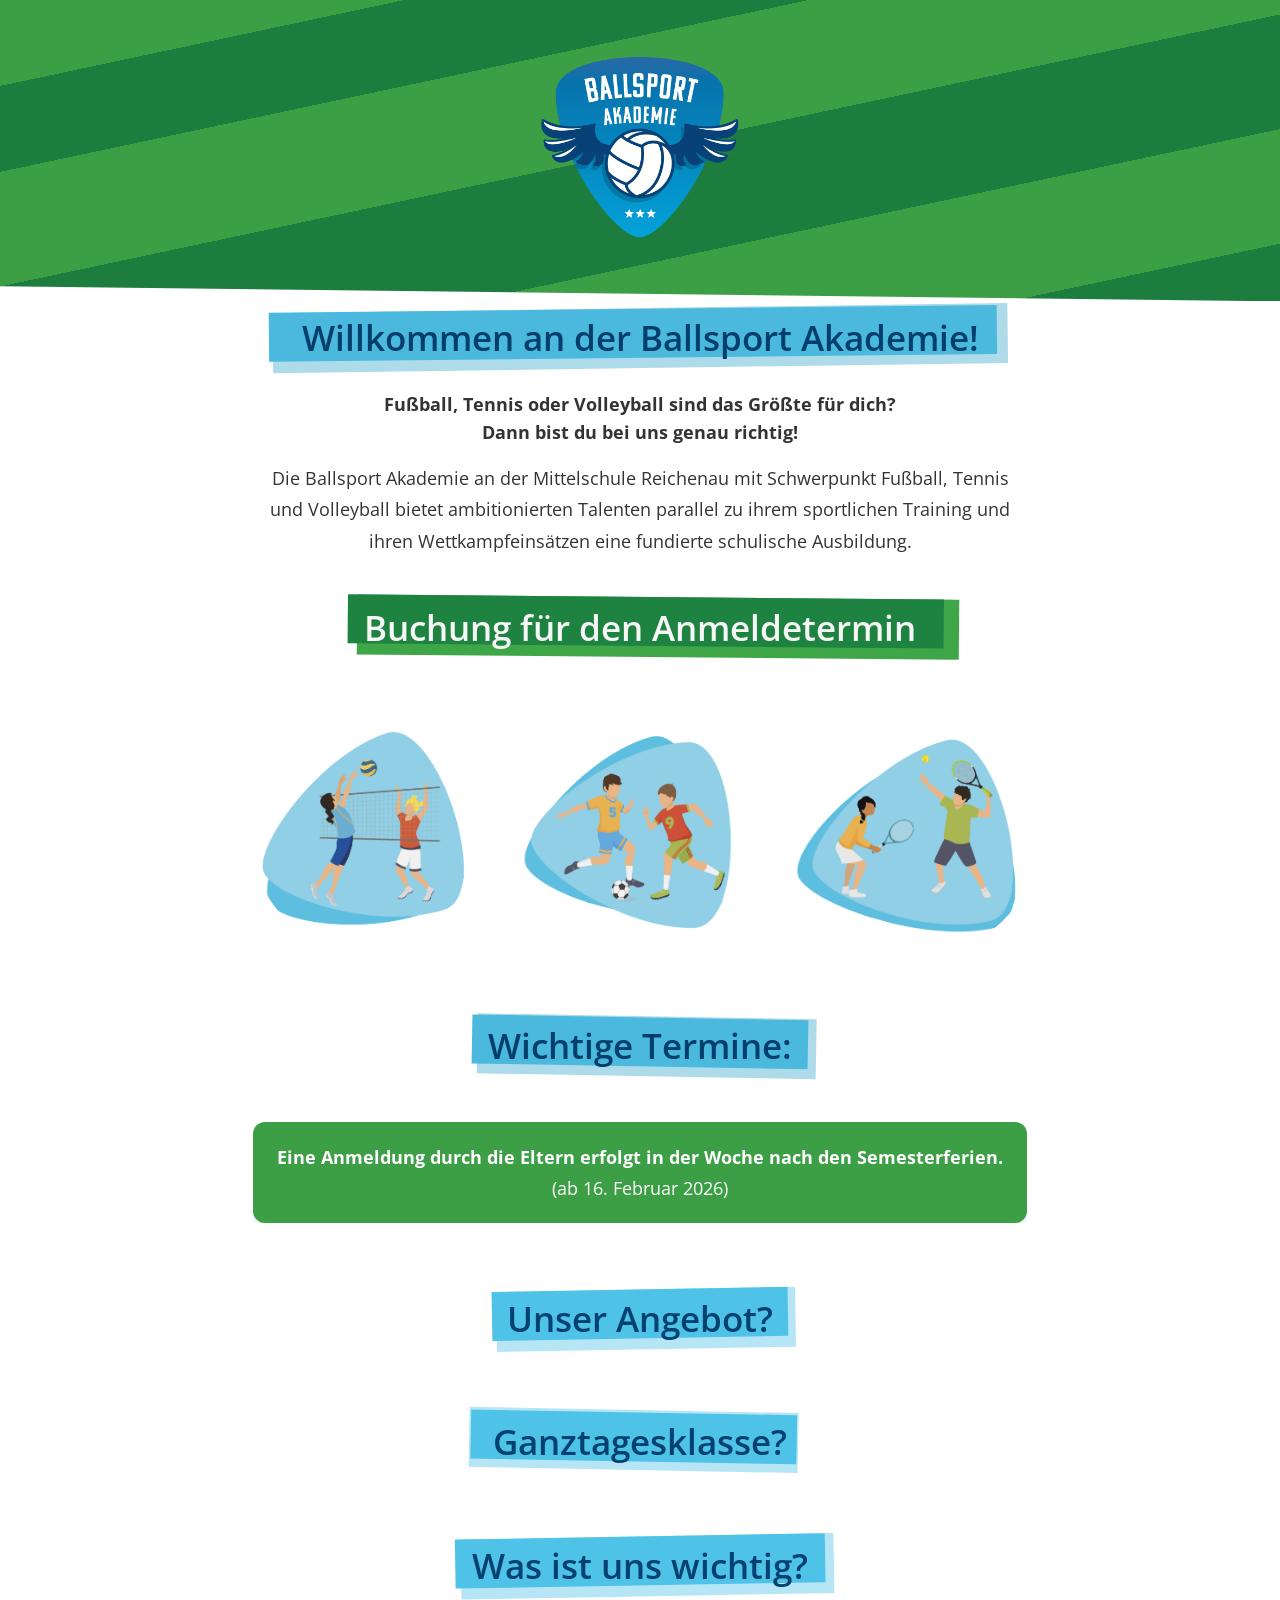
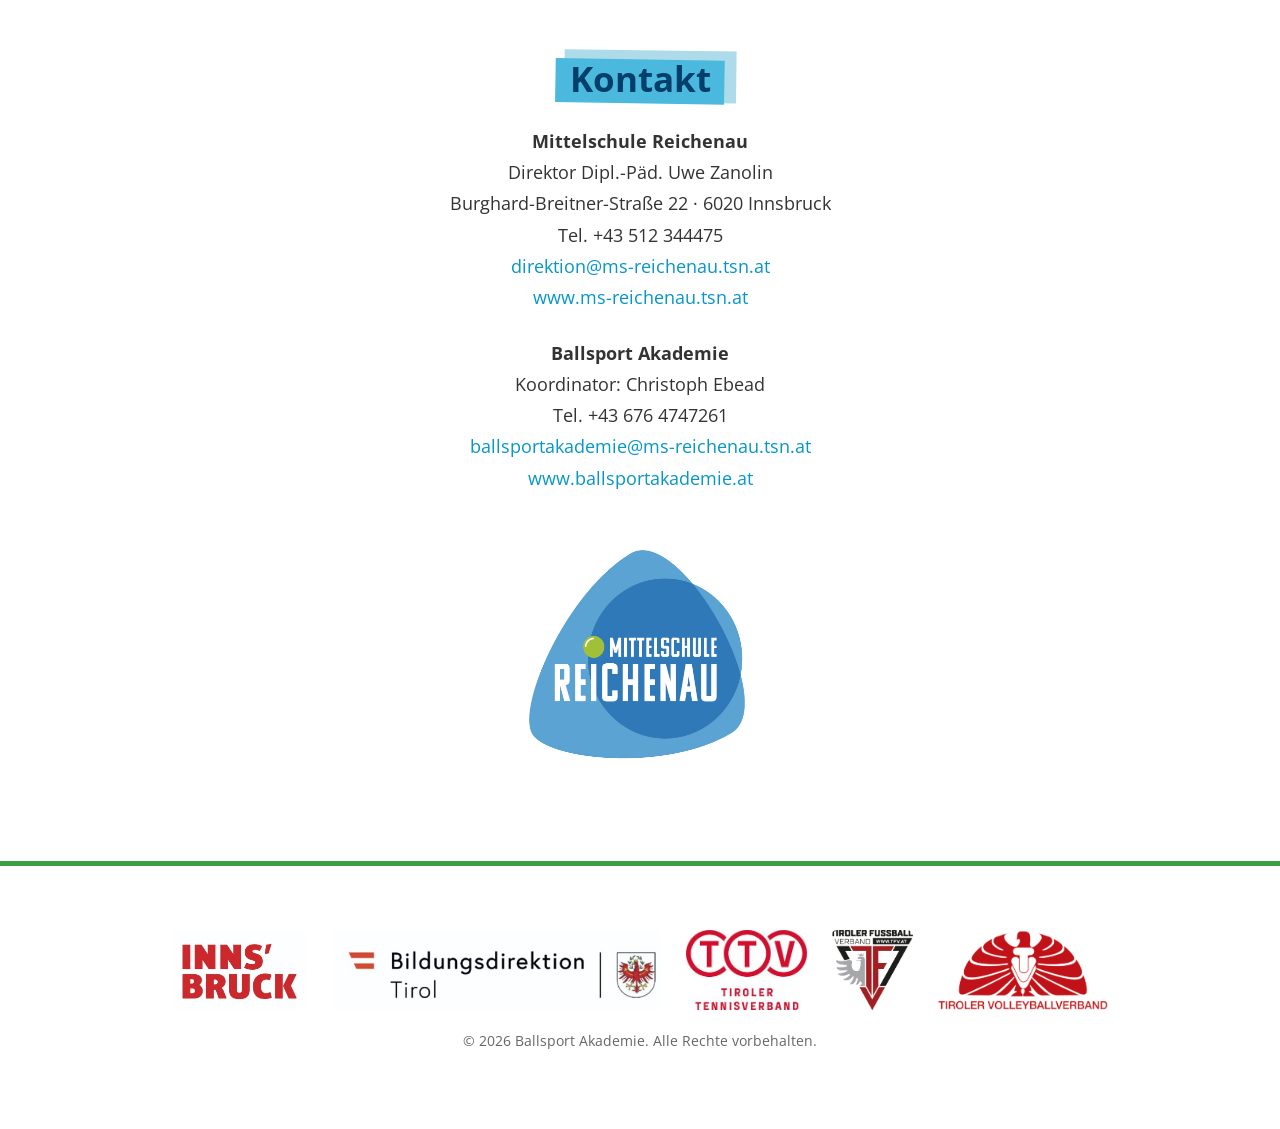
==== commit 932be9a2: "changes dates + 2026" ====
--- a/index.html
+++ b/index.html
@@ -1,4 +1,4 @@
-<!DOCTYPE html>
+<!doctype html>
 <html lang="de">
   <head>
     <meta charset="UTF-8" />
@@ -127,7 +127,9 @@
         height: 250px;
         border-radius: 50%;
         border: 0px solid var(--turquoise);
-        transition: transform 0.3s ease, box-shadow 0.3s ease,
+        transition:
+          transform 0.3s ease,
+          box-shadow 0.3s ease,
           border-color 0.3s ease;
       }
 
@@ -196,7 +198,10 @@
         max-height: 100px;
         object-fit: contain;
         filter: grayscale(20%);
-        transition: transform 0.3s ease, filter 0.3s ease, border 0.3s ease;
+        transition:
+          transform 0.3s ease,
+          filter 0.3s ease,
+          border 0.3s ease;
         border-radius: 6px;
       }
 
@@ -636,7 +641,9 @@
         border-radius: 50%; /* always circular */
         overflow: hidden; /* prevents square-to-circle flash */
         transform-style: preserve-3d;
-        transition: transform 0.3s ease, box-shadow 0.3s ease;
+        transition:
+          transform 0.3s ease,
+          box-shadow 0.3s ease;
         backface-visibility: hidden;
         -webkit-backface-visibility: hidden;
         will-change: transform;
@@ -744,7 +751,10 @@
         margin-top: 0;
         margin-bottom: 0;
         overflow: hidden;
-        transition: opacity 0.5s ease, transform 0.5s ease, max-height 0.6s ease,
+        transition:
+          opacity 0.5s ease,
+          transform 0.5s ease,
+          max-height 0.6s ease,
           margin 0.4s ease;
         pointer-events: none;
       }
@@ -852,9 +862,9 @@
           <div class="tilted-bg bg-anmeldung" id="angebot-toggle-1">
             <h1>
               <a
-                href="https://ms-reichenau.tsn.at/ballsport-akademie/anmeldung-ballsport-akademie"
+                href="https://fantastical.app/Uwe-Zanolin/anmeldung"
                 target="_blank"
-                >Anmeldung Aufnahmetests</a
+                >Buchung für den Anmeldetermin</a
               >
             </h1>
           </div>
@@ -925,28 +935,7 @@
           </div>
 
           <div id="termine-content" class="angebot-cards visible fade-in-once">
-            <div>
-              <strong>Tag der offenen Tür an der MS Reichenau:</strong>
-              <span>Freitag, 23.01.2026, 14:30 – 16:30 Uhr</span>
-            </div>
-
-            <div>
-              <strong
-                >Anmeldung zu Aufnahmetests mit Empfehlung
-                Verband/Verein:</strong
-              >
-              <span>bis Montag, 26. Jänner 2026</span>
-            </div>
-
-            <div>
-              <strong
-                >Sportmotorische und Sportartspezifische
-                Eignungsprüfung:</strong
-              >
-              <span>Mittwoch, 28.01.2026, 14:30 – 17:00 Uhr</span>
-            </div>
-
-            <div>
+            <div style="grid-column: 1 / -1">
               <strong
                 >Eine Anmeldung durch die Eltern erfolgt in der Woche nach den
                 Semesterferien. <br
@@ -1027,6 +1016,7 @@
         </div>
       </section>
 
+      <!---
       <section class="intro-row">
         <div class="heading-wrapper">
           <div class="tilted-bg clickable bg-aufnahme" id="angebot-toggle-4">
@@ -1051,7 +1041,6 @@
             <strong>Aufnahmekriterien:</strong>
           </div>
 
-          <!--  Hidden by default -->
           <div id="angebot-content-4" class="angebot-cards fade-in-once">
             <div>
               Sportartspezifischer sportmotorischer Test in Fußball, Tennis und
@@ -1063,6 +1052,7 @@
           </div>
         </div>
       </section>
+      -->
 
       <section class="contact fade-in">
         <div class="tilted-bg">
@@ -1142,7 +1132,7 @@
             <img src="images/sponsor6.png" alt="Volleyball Verband Logo" />
           </a>
         </div>
-        <p>© 2025 Ballsport Akademie. Alle Rechte vorbehalten.</p>
+        <p>© 2026 Ballsport Akademie. Alle Rechte vorbehalten.</p>
       </footer>
     </div>
     <script>
@@ -1155,7 +1145,7 @@
             }
           });
         },
-        { threshold: 0.1 }
+        { threshold: 0.1 },
       );
       elements.forEach((el) => observer.observe(el));
 
@@ -1172,7 +1162,7 @@
           // Hide all other sections first
           document
             .querySelectorAll(
-              ".angebot-cards:not(#termine-content), #aufnahme-text"
+              ".angebot-cards:not(#termine-content), #aufnahme-text",
             )
             .forEach((el) => {
               el.classList.remove("visible");
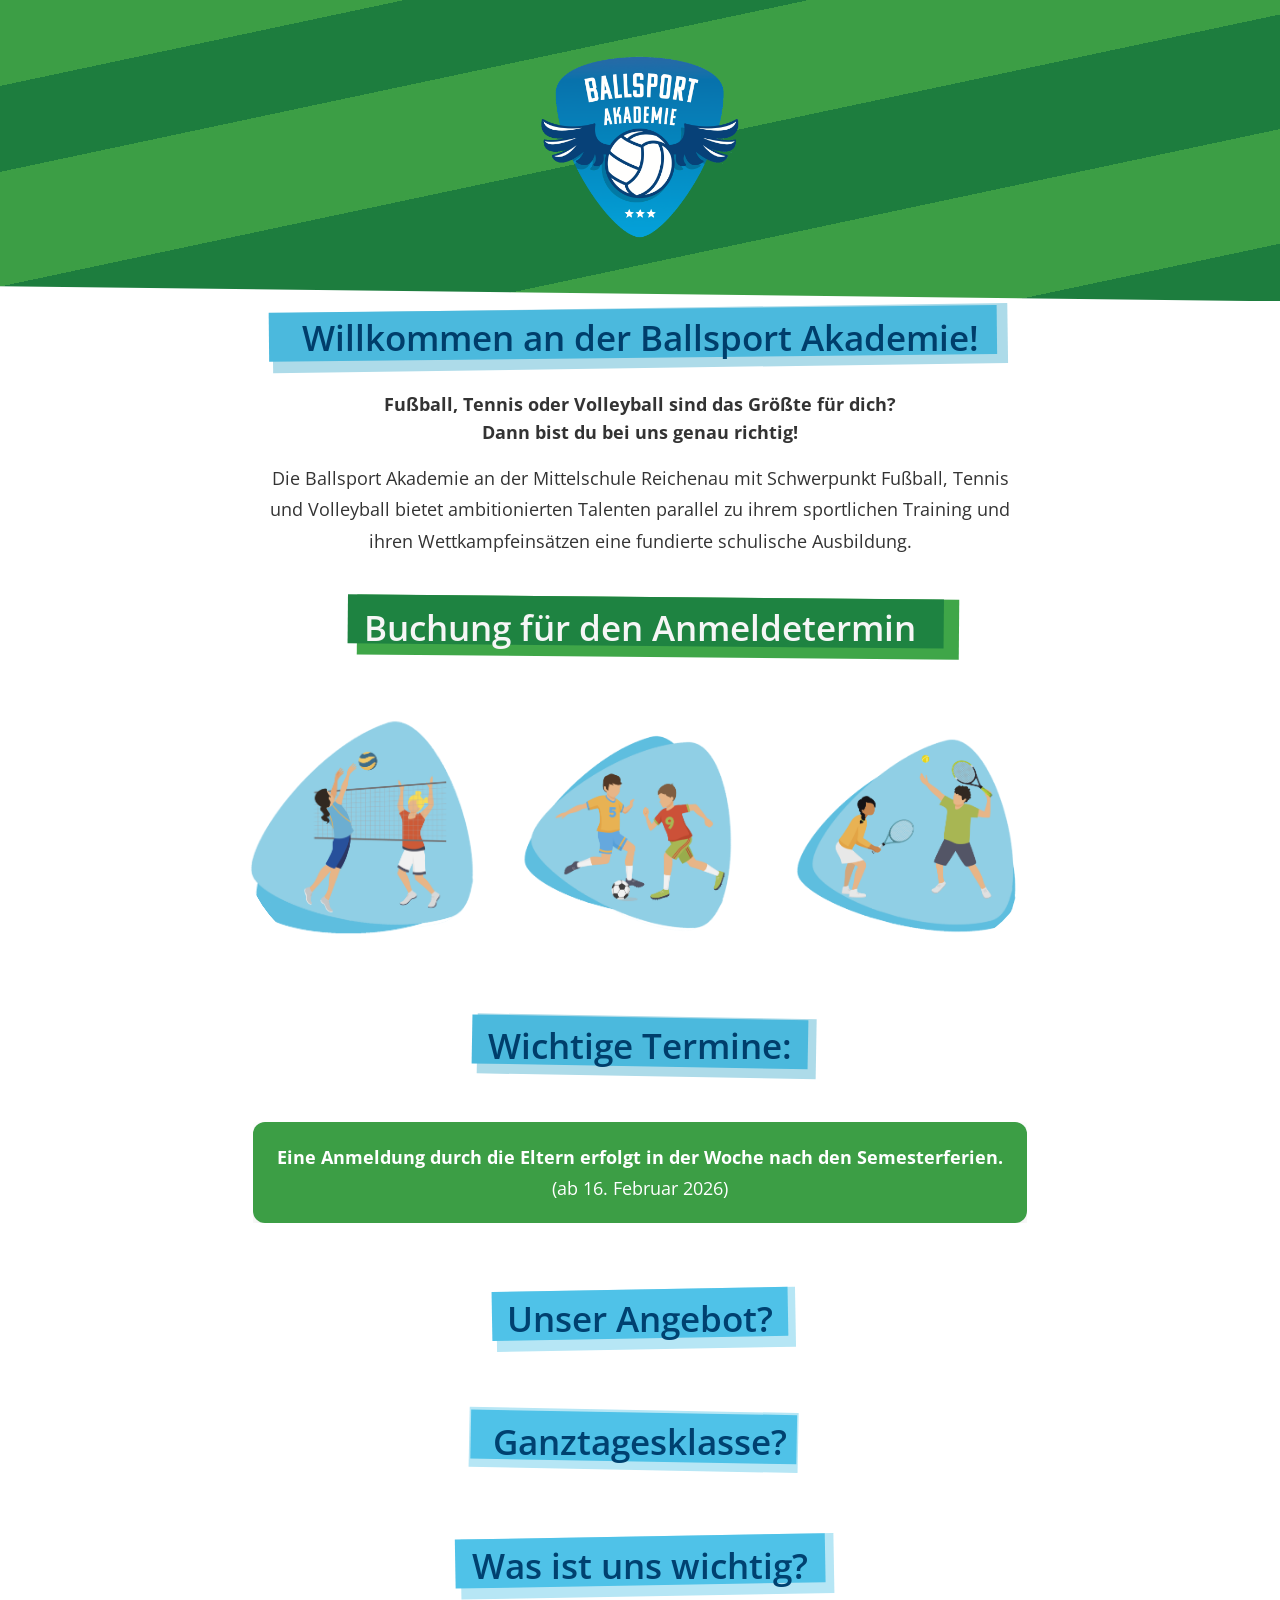
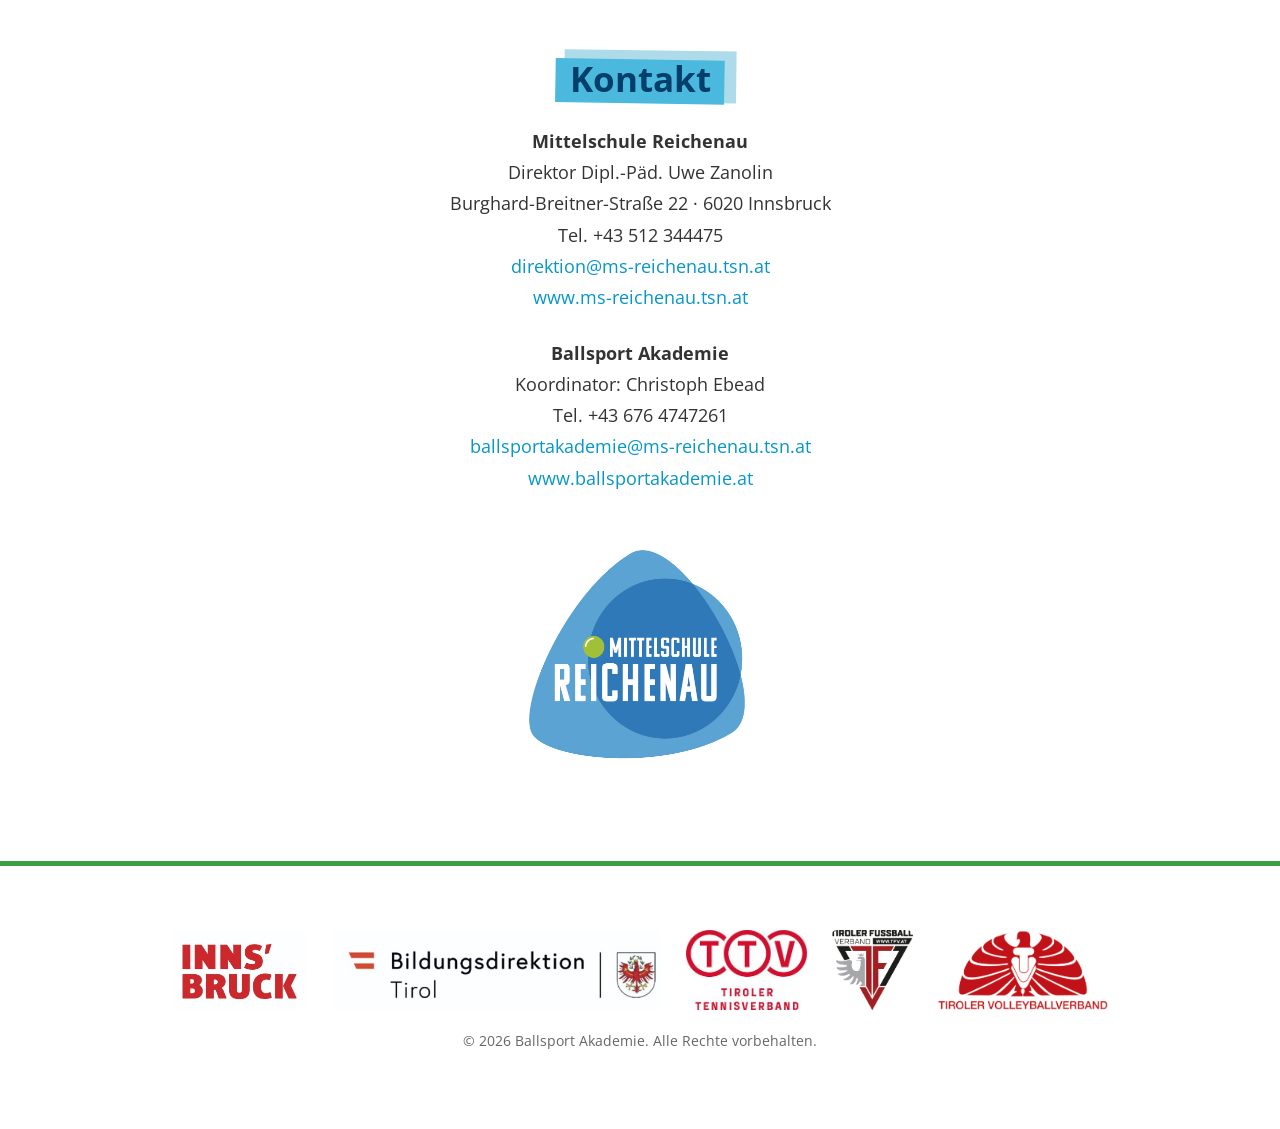
==== commit 39e1bceb: "refactor cleanup" ====
--- a/index.html
+++ b/index.html
@@ -1,3 +1,4 @@
+<!-- Ballsport Akademie – main HTML page with header, content sections, contact info, and sponsor footer -->
 <!doctype html>
 <html lang="de">
   <head>
@@ -9,829 +10,14 @@
       href="https://fonts.googleapis.com/css2?family=Open+Sans:wght@400;600&display=swap"
       rel="stylesheet"
     />
-    <style>
-      :root {
-        --bright-green: #3c9e45;
-        --dark-green: #1d7d3e;
-        --turquoise: #6fbdba;
-        --dark-blue: #003e6b;
-        --light-bg: #f9fbfc;
-      }
-
-      body {
-        font-family: "Open Sans", sans-serif;
-        margin: 0;
-        background-color: #ffffff;
-        color: #333;
-        display: flex;
-        flex-direction: column;
-        min-height: 100vh;
-        overflow-x: hidden;
-      }
-
-      .multi-header {
-        position: relative;
-        text-align: center;
-        color: #ffffff;
-        padding: 1.5rem 1rem 2.5rem; /*  less top and bottom padding */
-        overflow: hidden;
-        z-index: 1;
-      }
-
-      .multi-header::after {
-        content: "";
-        position: absolute;
-        inset: 0;
-        background: linear-gradient(
-          -12deg,
-          #1d7d3e 0%,
-          #1d7d3e 10%,
-          #3c9e45 10%,
-          #3c9e45 30%,
-          #1d7d3e 30%,
-          #1d7d3e 50%,
-          #3c9e45 50%,
-          #3c9e45 70%,
-          #1d7d3e 70%,
-          #1d7d3e 85%,
-          #3c9e45 85%,
-          #3c9e45 70%
-        );
-        z-index: -4;
-        clip-path: polygon(
-          0 0,
-          100% 0,
-          100% 100%,
-          0 95%
-        ); /*  slightly shallower angle */
-      }
-
-      .multi-header img {
-        max-width: 200px;
-        height: auto;
-        margin-top: 2rem; /* pushes it lower */
-        margin-bottom: 1rem;
-        border-radius: 8px;
-      }
-
-      .multi-header h1 {
-        font-size: 2rem;
-        margin: 0.5rem 0;
-        font-weight: 600;
-      }
-
-      .multi-header .coming-soon {
-        font-size: 1.2rem;
-        color: var(--bright-green);
-        margin-bottom: 0;
-      }
-
-      header img {
-        max-width: 160px;
-        height: auto;
-        margin-bottom: 1rem;
-        border-radius: 8px;
-      }
-
-      h1 {
-        font-size: 1.6rem;
-        margin: 0.5rem 0;
-        font-weight: 600;
-      }
-
-      .coming-soon {
-        font-size: 1.2rem;
-        color: var(--dark-green);
-        margin-bottom: 0;
-      }
-
-      .image-row {
-        display: flex;
-        justify-content: center;
-        gap: 1.5rem;
-        flex-wrap: wrap;
-        margin: 3rem 0;
-        opacity: 0;
-        transform: translateY(30px);
-        transition: all 1s ease;
-      }
-
-      .image-row.visible {
-        opacity: 1;
-        transform: translateY(0);
-      }
-
-      .image-row img {
-        object-fit: contain;
-        width: 250px;
-        height: 250px;
-        border-radius: 50%;
-        border: 0px solid var(--turquoise);
-        transition:
-          transform 0.3s ease,
-          box-shadow 0.3s ease,
-          border-color 0.3s ease;
-      }
-
-      /* --- CONTACT --- */
-      .contact {
-        text-align: center;
-        margin-bottom: 3rem;
-        line-height: 1.6;
-        opacity: 0;
-        transform: translateY(30px);
-        transition: all 1s ease;
-      }
-
-      .contact.visible {
-        opacity: 1;
-        transform: translateY(0);
-      }
-
-      .contact h2 {
-        font-size: 1.6rem;
-        margin: 2rem 0 1rem;
-        color: var(--dark-blue);
-      }
-
-      .contact .person {
-        margin-bottom: 1.5rem;
-      }
-
-      a {
-        color: #0696c7;
-        text-decoration: none;
-        transition: color 0.2s ease;
-      }
-
-      a:hover {
-        color: var(--dark-blue);
-        text-decoration: underline;
-      }
-
-      /* --- FOOTER --- */
-      footer {
-        background-color: #ffffff;
-        padding: 4rem 1rem;
-        text-align: center;
-        border-top: 5px solid var(--bright-green);
-        opacity: 0;
-        transform: translateY(30px);
-        transition: all 1s ease;
-      }
-
-      footer.visible {
-        opacity: 1;
-        transform: translateY(0);
-      }
-
-      .sponsors {
-        display: flex;
-        justify-content: center;
-        align-items: center;
-        flex-wrap: wrap;
-        gap: 1.5rem;
-        margin-bottom: 1rem;
-      }
-
-      .sponsors img {
-        max-height: 100px;
-        object-fit: contain;
-        filter: grayscale(20%);
-        transition:
-          transform 0.3s ease,
-          filter 0.3s ease,
-          border 0.3s ease;
-        border-radius: 6px;
-      }
-
-      .sponsors img:hover {
-        transform: translateY(-3px);
-        filter: grayscale(0%);
-        border: 2px solid var(--turquoise);
-      }
-
-      .sponsors img:first-of-type {
-        max-height: 80px;
-      }
-
-      footer p {
-        font-size: 0.9rem;
-        color: #666;
-        margin-top: 1rem;
-      }
-
-      .intro-row {
-        text-align: center;
-        line-height: 1.6;
-      }
-
-      .heading-wrapper {
-        display: flex;
-        flex-direction: column; /* stack h1 and strong vertically */
-        align-items: center; /* center text */
-        gap: 1rem; /* spacing between elements */
-      }
-
-      .tilted-bg {
-        display: inline-block;
-        position: relative;
-      }
-
-      /* First rectangle (dark turquoise, -3deg) */
-      .tilted-bg::before {
-        content: "";
-        position: absolute;
-        top: 45%;
-        left: 50%;
-        transform: translate(-51%, -51%) rotate(-0.6deg);
-        width: 105%;
-        height: 2.8em;
-        background-color: #4bb9dd; /* dark turquoise */
-        z-index: -2; /* behind text but above second rectangle */
-      }
-
-      /* Second rectangle (slightly lighter, 2deg) */
-      .tilted-bg::after {
-        content: "";
-        position: absolute;
-        top: 50%;
-        left: 50%;
-        transform: translate(-50%, -50%) rotate(-0.8deg);
-        width: 106%;
-        height: 3.4em;
-        background-color: #addbe9; /* slightly lighter green/turquoise */
-        z-index: -3; /* behind the first rectangle */
-      }
-
-      .baelle-logo {
-        width: 150px;
-      }
-
-      .kontakt-logo {
-        text-align: center;
-        margin-top: 2rem;
-      }
-
-      .kontakt-logo img {
-        width: 200px; /* or whatever size looks good */
-        height: auto;
-        border-radius: 150px; /* optional */
-      }
-
-      .kontakt-logo img:hover {
-        transform: translateY(-3px);
-        filter: grayscale(0%);
-        border: 2px solid var(--turquoise);
-      }
-
-      .contact .tilted-bg::before {
-        transform: translate(-50%, -15%) rotate(0.9deg); /* positive angle instead of negative */
-        width: 120%;
-        height: 2.4em;
-        background-color: #4bb9dd;
-        z-index: -2;
-        border-radius: 0;
-      }
-
-      .contact .tilted-bg::after {
-        transform: translate(-44%, -40%) rotate(0.7deg); /* second rectangle slightly tilted too */
-        width: 122%;
-        height: 2.8em;
-        background-color: #addbe9;
-        z-index: -3;
-        border-radius: 0;
-      }
-
-      .tilted-bg h1,
-      .tilted-bg h2 {
-        color: #003e6b; /* dark blue */
-      }
-
-      @media (max-width: 1080px) {
-        .sponsors {
-          flex-wrap: wrap;
-        }
-
-        .sponsors a:first-child,
-        .sponsors a:last-child {
-          flex-basis: 100%; /* forces first and last to take full width */
-          display: flex;
-          justify-content: center; /* centers the logos */
-        }
-      }
-
-      @media (max-width: 510px) {
-        .tilted-bg::before {
-          content: "";
-          position: absolute;
-          top: 45%;
-          left: 50%;
-          transform: translate(-51%, -51%) rotate(-0.6deg);
-          width: 105%;
-          height: 5.5em;
-          background-color: #4bb9dd; /* dark turquoise */
-          z-index: -2; /* behind text but above second rectangle */
-        }
-        .tilted-bg::after {
-          content: "";
-          position: absolute;
-          top: 50%;
-          left: 50%;
-          transform: translate(-50%, -50%) rotate(-0.8deg);
-          width: 106%;
-          height: 6.7em;
-          background-color: #addbe9; /* slightly lighter green/turquoise */
-          z-index: -3; /* behind the first rectangle */
-        }
-        .intro-lead {
-          display: block;
-          margin-top: 1rem;
-          width: 75%;
-        }
-        .einlad-lead {
-          display: block;
-          margin-top: 1rem;
-        }
-      }
-
-      .hidden {
-        display: none !important;
-      }
-
-      [id^="angebot-toggle"] {
-        cursor: pointer;
-        transition: transform 0.2s ease;
-        filter: brightness(1.05);
-      }
-
-      [id^="angebot-toggle"]:hover {
-        transform: scale(1.03);
-        filter: brightness(1.12);
-      }
-      .fade-in-once {
-        opacity: 0;
-        transform: translateY(20px);
-        transition: all 0.8s ease;
-      }
-
-      .fade-in-once.visible {
-        opacity: 1;
-        transform: translateY(0);
-      }
-
-      .angebot-cards {
-        display: grid;
-        grid-template-columns: 1fr; /* 1 column on mobile */
-        gap: 1rem;
-        max-width: 900px;
-        margin: 2rem auto;
-        opacity: 0;
-        transform: translateY(20px);
-        transition: all 1s ease;
-      }
-
-      .angebot-cards.visible {
-        opacity: 1;
-        transform: translateY(0);
-      }
-
-      .angebot-cards div {
-        background: var(--turquoise);
-        color: #ffffff;
-        padding: 1.2rem 1.5rem;
-        border-radius: 12px;
-        font-weight: 600;
-        font-size: 1.1rem;
-        text-align: center;
-        box-shadow: 0 6px 16px rgba(0, 0, 0, 0.08);
-
-        /* vertical centering */
-        display: flex;
-        align-items: center; /* centers text vertically */
-        justify-content: center; /* centers text horizontally */
-        text-align: center;
-      }
-
-      @media (min-width: 720px) {
-        .angebot-cards {
-          grid-template-columns: 1fr 1fr;
-        }
-
-        /* Only make last card full width for the 5-item section */
-        #angebot-content-1 div:last-child {
-          grid-column: span 2;
-        }
-      }
-
-      /* Custom alternating background for Angebot cards */
-      .angebot-cards div:nth-child(1),
-      .angebot-cards div:nth-child(4) {
-        background: var(--bright-green);
-      }
-
-      .angebot-cards div:nth-child(2),
-      .angebot-cards div:nth-child(3),
-      .angebot-cards div:nth-child(5) {
-        background: var(--dark-green);
-      }
-
-      /* Mobile styling for Angebot cards */
-      @media (max-width: 720px) {
-        .angebot-cards {
-          grid-template-columns: 1fr; /* Single column layout */
-          padding: 0 1rem; /* Adds spacing on the left and right */
-        }
-
-        .angebot-cards div {
-          font-size: 1rem; /* Slightly smaller text */
-          margin: 0.5rem 0; /* Adds space between the cards */
-        }
-      }
-
-      /* Override colors for mobile view */
-      @media (max-width: 720px) {
-        .angebot-cards div:nth-child(odd) {
-          background: var(--bright-green);
-        }
-
-        .angebot-cards div:nth-child(even) {
-          background: var(--dark-green);
-        }
-        .contact .tilted-bg {
-          margin-top: 1em;
-        }
-
-        /* Add spacing between consecutive intro sections */
-        .intro-row + .intro-row {
-          margin-top: 4em;
-        }
-      }
-      /* Add spacing between consecutive intro sections */
-      .intro-row + .intro-row {
-        margin-top: 2em;
-      }
-
-      /* Kick-Off */
-      .bg-kickoff::before {
-        background-color: #4bb9dd;
-        transform: translate(-50%, -50%) rotate(1deg);
-      }
-      .bg-kickoff::after {
-        background-color: #addbe9;
-        transform: translate(-48%, -48%) rotate(1deg);
-      }
-
-      /* Unser Angebot */
-      .bg-angebot::before {
-        background-color: #4bb9dd;
-        transform: translate(-50%, -50%) rotate(-1deg);
-      }
-      .bg-angebot::after {
-        background-color: #addbe9;
-        transform: translate(-48%, -48%) rotate(-1deg);
-      }
-
-      /* Ganztagesklasse */
-      .bg-ganztags::before {
-        background-color: #4bb9dd;
-        transform: translate(-52%, -52%) rotate(1deg);
-      }
-      .bg-ganztags::after {
-        background-color: #addbe9;
-        transform: translate(-52%, -52%) rotate(1.1deg);
-      }
-
-      /* Ganztagesklasse */
-      .bg-wichtig::before {
-        background-color: #4bb9dd;
-        transform: translate(-50%, -50%) rotate(-1deg);
-      }
-      .bg-wichtig::after {
-        background-color: #addbe9;
-        transform: translate(-48%, -48%) rotate(-1deg);
-      }
-
-      /* Ganztagesklasse */
-      .bg-aufnahme::before {
-        background-color: #4bb9dd;
-        transform: translate(-52%, -52%) rotate(1deg);
-      }
-      .bg-aufnahme::after {
-        background-color: #addbe9;
-        transform: translate(-52%, -52%) rotate(1.1deg);
-      }
-
-      /* Anmeldung */
-      .bg-anmeldung::before {
-        background-color: #1d7d3e;
-        transform: translate(-49%, -55%) rotate(0.5deg);
-      }
-      .bg-anmeldung::after {
-        background-color: #3c9e45;
-        transform: translate(-47%, -50%) rotate(0.5deg);
-      }
-      .bg-anmeldung a {
-        color: #eaeaea;
-      }
-
-      /* Make image-row images smaller on mobile */
-      @media (max-width: 750px) {
-        .image-row img {
-          width: 140px;
-          height: 140px;
-        }
-      }
-
-      /* Optional: even smaller for very narrow screens */
-      @media (max-width: 480px) {
-        .image-row img {
-          width: 120px;
-          height: 120px;
-        }
-      }
-
-      #aufnahme-text {
-        max-width: 900px;
-        margin: 0.8rem auto;
-        text-align: center;
-        line-height: 1.5;
-        font-size: 1.25rem;
-      }
-      #aufnahme-text p {
-        margin: 0.5em 0;
-      }
-      .intro-text {
-        max-width: 750px; /* limits the width on large screens */
-        margin: 0 auto; /* centers it horizontally */
-        text-align: center; /* keeps lines centered */
-        line-height: 1.6; /* keeps it readable */
-        font-size: 1.05rem;
-      }
-
-      /* Narrower and slightly smaller on mobile */
-      @media (max-width: 720px) {
-        .intro-text {
-          max-width: 90%; /* takes up less space on smaller screens */
-          font-size: 1rem;
-          line-height: 1.5;
-        }
-      }
-
-      /* === Responsive scaling for larger screens === */
-      @media (min-width: 1200px) {
-        body {
-          font-size: 1.1rem;
-        }
-
-        .intro-text,
-        .contact,
-        .angebot-cards div,
-        #aufnahme-text {
-          font-size: 1.15rem;
-          line-height: 1.7;
-        }
-
-        h1,
-        h2 {
-          font-size: 2.2rem;
-        }
-
-        .contact h2 {
-          font-size: 2.2rem; /* match or slightly smaller than main h1s */
-        }
-        .contact img {
-          width: 280px;
-          height: 280px;
-        }
-      }
-
-      @media (min-width: 1600px) {
-        body {
-          font-size: 1.25rem;
-        }
-
-        .intro-text,
-        .contact,
-        .angebot-cards div,
-        #aufnahme-text {
-          font-size: 1.3rem;
-          line-height: 1.75;
-        }
-
-        h1,
-        h2 {
-          font-size: 2.5rem;
-        }
-
-        .contact h2 {
-          font-size: 2.5rem; /* match or slightly smaller than main h1s */
-        }
-
-        .angebot-cards {
-          max-width: 1100px;
-        }
-      }
-
-      /* === Flip animation for illus-wrapper (final smooth version) === */
-      .illus-wrapper {
-        display: inline-block;
-        perspective: 1000px;
-        cursor: pointer;
-        border-radius: 50%; /* always circular */
-        overflow: hidden; /* prevents square-to-circle flash */
-        transform-style: preserve-3d;
-        transition:
-          transform 0.3s ease,
-          box-shadow 0.3s ease;
-        backface-visibility: hidden;
-        -webkit-backface-visibility: hidden;
-        will-change: transform;
-      }
-
-      /* Hover lift + shadow (remains circular) */
-      .illus-wrapper:hover {
-        transform: translateY(-6px) scale(1.03);
-        box-shadow: 0 8px 18px rgba(0, 0, 0, 0.15);
-      }
-
-      /* The flipping card inside */
-      .flip-card {
-        width: 250px;
-        height: 250px;
-        position: relative;
-        border-radius: 50%;
-        transform-style: preserve-3d;
-        will-change: transform;
-      }
-
-      /* Inner rotation container */
-      .flip-inner {
-        width: 100%;
-        height: 100%;
-        transition: transform 0.8s ease;
-        transform-style: preserve-3d;
-        position: relative;
-        border-radius: 50%;
-        transform-origin: center;
-      }
-
-      /* Front and back sides */
-      .flip-front,
-      .flip-back {
-        position: absolute;
-        width: 100%;
-        height: 100%;
-        border-radius: 50%;
-        overflow: hidden;
-        backface-visibility: hidden;
-        -webkit-backface-visibility: hidden; /* Safari fix */
-      }
-
-      /* Back side rotated */
-      .flip-back {
-        transform: rotateY(180deg);
-      }
-
-      /* Flipped state */
-      .flip-card.flipped .flip-inner {
-        transform: rotateY(180deg);
-        will-change: transform;
-      }
-
-      /* === Image alignment container === */
-      .img-adjust {
-        width: 100%;
-        height: 100%;
-        overflow: hidden;
-        border-radius: 50%;
-        position: relative;
-      }
-
-      /* The image itself */
-      .img-adjust img {
-        position: absolute;
-        top: 50%;
-        left: 50%;
-        width: 110%; /* small zoom to allow offset */
-        height: auto;
-        transform: translate(-50%, -50%);
-        object-fit: cover;
-        border-radius: 50%;
-        transition: transform 0.3s ease;
-        display: block;
-      }
-
-      /* === Per-image fine-tuning === */
-      .image-row .illus-wrapper:nth-child(1) .img-adjust img {
-        transform: translate(calc(-50% + 10px), -50%); /* move right */
-      }
-
-      .image-row .illus-wrapper:nth-child(2) .img-adjust img {
-        transform: translate(calc(-50% - 4px), -50%); /* move left */
-      }
-
-      .image-row .illus-wrapper:nth-child(3) .img-adjust img {
-        transform: translate(-50%, -50%); /* centered */
-      }
-
-      /* Responsive sizing */
-      @media (max-width: 750px) {
-        .flip-card {
-          width: 140px;
-          height: 140px;
-        }
-      }
-
-      .angebot-cards,
-      #aufnahme-text {
-        opacity: 0;
-        transform: translateY(10px);
-        max-height: 0;
-        margin-top: 0;
-        margin-bottom: 0;
-        overflow: hidden;
-        transition:
-          opacity 0.5s ease,
-          transform 0.5s ease,
-          max-height 0.6s ease,
-          margin 0.4s ease;
-        pointer-events: none;
-      }
-
-      .angebot-cards.visible,
-      #aufnahme-text.visible {
-        opacity: 1;
-        transform: translateY(0);
-        max-height: 1500px; /* enough to show full content */
-        margin-top: 1.5rem; /* normal spacing when open */
-        margin-bottom: 1.5rem;
-        pointer-events: auto;
-      }
-
-      /* optional: small stagger effect for cards */
-      .angebot-cards.visible div {
-        animation: fadeUp 0.5s ease forwards;
-      }
-
-      @keyframes fadeUp {
-        from {
-          opacity: 0;
-          transform: translateY(15px);
-        }
-        to {
-          opacity: 1;
-          transform: translateY(0);
-        }
-      }
-
-      .flip-front img,
-      .flip-back img {
-        width: 100%;
-        height: auto;
-        position: absolute;
-        top: 50%;
-        left: 50%;
-        transform: translate(-50%, -50%);
-        object-fit: cover;
-        border-radius: 50%;
-      }
-
-      body {
-        overflow-x: hidden;
-      }
-
-      .wrapper {
-        overflow-x: clip;
-        position: relative;
-      }
-      .tilted-bg h1 {
-        padding: 0 0.5rem; /* adds breathing space on both sides */
-        box-sizing: border-box;
-      }
-
-      /* Center text inside Wichtige Termine cards */
-      #termine-content div {
-        display: flex !important;
-        flex-direction: column;
-        justify-content: center; /* vertical center */
-        align-items: center; /* horizontal center */
-        text-align: center;
-        white-space: normal !important;
-        column-count: 1 !important;
-      }
-
-      /* Second line normal weight */
-      #termine-content div span {
-        font-weight: normal;
-      }
-
-      #termine-content div span {
-        font-weight: normal;
-        min-height: 1.2em; /* reserve vertical space even when empty */
-        display: block;
-      }
-    </style>
+    <link rel="stylesheet" href="css/base.css" />
+    <link rel="stylesheet" href="css/header.css" />
+    <link rel="stylesheet" href="css/sections.css" />
+    <link rel="stylesheet" href="css/cards.css" />
+    <link rel="stylesheet" href="css/images.css" />
+    <link rel="stylesheet" href="css/contact.css" />
+    <link rel="stylesheet" href="css/footer.css" />
+    <link rel="stylesheet" href="css/responsive.css" />
   </head>
   <body>
     <div class="wrapper">
@@ -1135,55 +321,6 @@
         <p>© 2026 Ballsport Akademie. Alle Rechte vorbehalten.</p>
       </footer>
     </div>
-    <script>
-      const elements = document.querySelectorAll(".fade-in");
-      const observer = new IntersectionObserver(
-        (entries) => {
-          entries.forEach((entry) => {
-            if (entry.isIntersecting) {
-              entry.target.classList.add("visible");
-            }
-          });
-        },
-        { threshold: 0.1 },
-      );
-      elements.forEach((el) => observer.observe(el));
-
-      const toggles = document.querySelectorAll('[id^="angebot-toggle"]');
-
-      toggles.forEach((toggle) => {
-        const num = toggle.id.split("-").pop();
-        const content = document.getElementById(`angebot-content-${num}`);
-        const extraText = document.getElementById("aufnahme-text");
-
-        toggle.addEventListener("click", () => {
-          const isVisible = content.classList.contains("visible");
-
-          // Hide all other sections first
-          document
-            .querySelectorAll(
-              ".angebot-cards:not(#termine-content), #aufnahme-text",
-            )
-            .forEach((el) => {
-              el.classList.remove("visible");
-            });
-
-          // Toggle this one
-          if (!isVisible) {
-            content.classList.add("visible");
-            if (num === "4" && extraText) extraText.classList.add("visible");
-          } else {
-            content.classList.remove("visible");
-            if (num === "4" && extraText) extraText.classList.remove("visible");
-          }
-        });
-      });
-
-      document.querySelectorAll(".illus-wrapper").forEach((wrapper) => {
-        wrapper.addEventListener("click", () => {
-          wrapper.querySelector(".flip-card").classList.toggle("flipped");
-        });
-      });
-    </script>
+    <script src="script.js"></script>
   </body>
 </html>
--- a/css/base.css
+++ b/css/base.css
@@ -0,0 +1,52 @@
+/* Global variables, body reset, typography, links, and utility classes */
+
+:root {
+  --bright-green: #3c9e45;
+  --dark-green: #1d7d3e;
+  --turquoise: #6fbdba;
+  --dark-blue: #003e6b;
+  --light-bg: #f9fbfc;
+}
+
+body {
+  font-family: "Open Sans", sans-serif;
+  margin: 0;
+  background-color: #ffffff;
+  color: #333;
+  display: flex;
+  flex-direction: column;
+  min-height: 100vh;
+  overflow-x: hidden;
+}
+
+h1 {
+  font-size: 1.6rem;
+  margin: 0.5rem 0;
+  font-weight: 600;
+}
+
+.coming-soon {
+  font-size: 1.2rem;
+  color: var(--dark-green);
+  margin-bottom: 0;
+}
+
+a {
+  color: #0696c7;
+  text-decoration: none;
+  transition: color 0.2s ease;
+}
+
+a:hover {
+  color: var(--dark-blue);
+  text-decoration: underline;
+}
+
+.wrapper {
+  overflow-x: clip;
+  position: relative;
+}
+
+.hidden {
+  display: none !important;
+}
--- a/css/header.css
+++ b/css/header.css
@@ -0,0 +1,65 @@
+/* Header banner with striped green gradient background and logo */
+
+.multi-header {
+  position: relative;
+  text-align: center;
+  color: #ffffff;
+  padding: 1.5rem 1rem 2.5rem; /*  less top and bottom padding */
+  overflow: hidden;
+  z-index: 1;
+}
+
+.multi-header::after {
+  content: "";
+  position: absolute;
+  inset: 0;
+  background: linear-gradient(
+    -12deg,
+    #1d7d3e 0%,
+    #1d7d3e 10%,
+    #3c9e45 10%,
+    #3c9e45 30%,
+    #1d7d3e 30%,
+    #1d7d3e 50%,
+    #3c9e45 50%,
+    #3c9e45 70%,
+    #1d7d3e 70%,
+    #1d7d3e 85%,
+    #3c9e45 85%,
+    #3c9e45 70%
+  );
+  z-index: -4;
+  clip-path: polygon(
+    0 0,
+    100% 0,
+    100% 100%,
+    0 95%
+  ); /*  slightly shallower angle */
+}
+
+.multi-header img {
+  max-width: 200px;
+  height: auto;
+  margin-top: 2rem; /* pushes it lower */
+  margin-bottom: 1rem;
+  border-radius: 8px;
+}
+
+.multi-header h1 {
+  font-size: 2rem;
+  margin: 0.5rem 0;
+  font-weight: 600;
+}
+
+.multi-header .coming-soon {
+  font-size: 1.2rem;
+  color: var(--bright-green);
+  margin-bottom: 0;
+}
+
+header img {
+  max-width: 160px;
+  height: auto;
+  margin-bottom: 1rem;
+  border-radius: 8px;
+}
--- a/css/sections.css
+++ b/css/sections.css
@@ -0,0 +1,192 @@
+/* Intro rows, heading wrappers, tilted-bg decorations and their per-section color variants */
+
+.intro-row {
+  text-align: center;
+  line-height: 1.6;
+}
+
+.heading-wrapper {
+  display: flex;
+  flex-direction: column; /* stack h1 and strong vertically */
+  align-items: center; /* center text */
+  gap: 1rem; /* spacing between elements */
+}
+
+.tilted-bg {
+  display: inline-block;
+  position: relative;
+}
+
+/* First rectangle (dark turquoise, -3deg) */
+.tilted-bg::before {
+  content: "";
+  position: absolute;
+  top: 45%;
+  left: 50%;
+  transform: translate(-51%, -51%) rotate(-0.6deg);
+  width: 105%;
+  height: 2.8em;
+  background-color: #4bb9dd; /* dark turquoise */
+  z-index: -2; /* behind text but above second rectangle */
+}
+
+/* Second rectangle (slightly lighter, 2deg) */
+.tilted-bg::after {
+  content: "";
+  position: absolute;
+  top: 50%;
+  left: 50%;
+  transform: translate(-50%, -50%) rotate(-0.8deg);
+  width: 106%;
+  height: 3.4em;
+  background-color: #addbe9; /* slightly lighter green/turquoise */
+  z-index: -3; /* behind the first rectangle */
+}
+
+.tilted-bg h1,
+.tilted-bg h2 {
+  color: #003e6b; /* dark blue */
+}
+
+.tilted-bg h1 {
+  padding: 0 0.5rem; /* adds breathing space on both sides */
+  box-sizing: border-box;
+}
+
+.baelle-logo {
+  width: 150px;
+}
+
+.intro-text {
+  max-width: 750px; /* limits the width on large screens */
+  margin: 0 auto; /* centers it horizontally */
+  text-align: center; /* keeps lines centered */
+  line-height: 1.6; /* keeps it readable */
+  font-size: 1.05rem;
+}
+
+#aufnahme-text {
+  max-width: 900px;
+  margin: 0.8rem auto;
+  text-align: center;
+  line-height: 1.5;
+  font-size: 1.25rem;
+}
+#aufnahme-text p {
+  margin: 0.5em 0;
+}
+
+/* Add spacing between consecutive intro sections */
+.intro-row + .intro-row {
+  margin-top: 2em;
+}
+
+/* Kick-Off */
+.bg-kickoff::before {
+  background-color: #4bb9dd;
+  transform: translate(-50%, -50%) rotate(1deg);
+}
+.bg-kickoff::after {
+  background-color: #addbe9;
+  transform: translate(-48%, -48%) rotate(1deg);
+}
+
+/* Unser Angebot */
+.bg-angebot::before {
+  background-color: #4bb9dd;
+  transform: translate(-50%, -50%) rotate(-1deg);
+}
+.bg-angebot::after {
+  background-color: #addbe9;
+  transform: translate(-48%, -48%) rotate(-1deg);
+}
+
+/* Ganztagesklasse */
+.bg-ganztags::before {
+  background-color: #4bb9dd;
+  transform: translate(-52%, -52%) rotate(1deg);
+}
+.bg-ganztags::after {
+  background-color: #addbe9;
+  transform: translate(-52%, -52%) rotate(1.1deg);
+}
+
+/* Was ist uns wichtig */
+.bg-wichtig::before {
+  background-color: #4bb9dd;
+  transform: translate(-50%, -50%) rotate(-1deg);
+}
+.bg-wichtig::after {
+  background-color: #addbe9;
+  transform: translate(-48%, -48%) rotate(-1deg);
+}
+
+/* Aufnahme */
+.bg-aufnahme::before {
+  background-color: #4bb9dd;
+  transform: translate(-52%, -52%) rotate(1deg);
+}
+.bg-aufnahme::after {
+  background-color: #addbe9;
+  transform: translate(-52%, -52%) rotate(1.1deg);
+}
+
+/* Anmeldung */
+.bg-anmeldung::before {
+  background-color: #1d7d3e;
+  transform: translate(-49%, -55%) rotate(0.5deg);
+}
+.bg-anmeldung::after {
+  background-color: #3c9e45;
+  transform: translate(-47%, -50%) rotate(0.5deg);
+}
+.bg-anmeldung a {
+  color: #eaeaea;
+}
+
+@media (max-width: 510px) {
+  .tilted-bg::before {
+    content: "";
+    position: absolute;
+    top: 45%;
+    left: 50%;
+    transform: translate(-51%, -51%) rotate(-0.6deg);
+    width: 105%;
+    height: 5.5em;
+    background-color: #4bb9dd; /* dark turquoise */
+    z-index: -2; /* behind text but above second rectangle */
+  }
+  .tilted-bg::after {
+    content: "";
+    position: absolute;
+    top: 50%;
+    left: 50%;
+    transform: translate(-50%, -50%) rotate(-0.8deg);
+    width: 106%;
+    height: 6.7em;
+    background-color: #addbe9; /* slightly lighter green/turquoise */
+    z-index: -3; /* behind the first rectangle */
+  }
+  .intro-lead {
+    display: block;
+    margin-top: 1rem;
+    width: 75%;
+  }
+  .einlad-lead {
+    display: block;
+    margin-top: 1rem;
+  }
+}
+
+@media (max-width: 720px) {
+  .intro-text {
+    max-width: 90%; /* takes up less space on smaller screens */
+    font-size: 1rem;
+    line-height: 1.5;
+  }
+
+  /* Add spacing between consecutive intro sections */
+  .intro-row + .intro-row {
+    margin-top: 4em;
+  }
+}
--- a/css/cards.css
+++ b/css/cards.css
@@ -0,0 +1,162 @@
+/* Angebot card grids, toggle accordion behaviour, termine content, and card animations */
+
+[id^="angebot-toggle"] {
+  cursor: pointer;
+  transition: transform 0.2s ease;
+  filter: brightness(1.05);
+}
+
+[id^="angebot-toggle"]:hover {
+  transform: scale(1.03);
+  filter: brightness(1.12);
+}
+
+.fade-in-once {
+  opacity: 0;
+  transform: translateY(20px);
+  transition: all 0.8s ease;
+}
+
+.fade-in-once.visible {
+  opacity: 1;
+  transform: translateY(0);
+}
+
+.angebot-cards {
+  display: grid;
+  grid-template-columns: 1fr; /* 1 column on mobile */
+  gap: 1rem;
+  max-width: 900px;
+  margin: 2rem auto;
+  opacity: 0;
+  transform: translateY(20px);
+  transition: all 1s ease;
+}
+
+.angebot-cards.visible {
+  opacity: 1;
+  transform: translateY(0);
+}
+
+.angebot-cards div {
+  background: var(--turquoise);
+  color: #ffffff;
+  padding: 1.2rem 1.5rem;
+  border-radius: 12px;
+  font-weight: 600;
+  font-size: 1.1rem;
+  text-align: center;
+  box-shadow: 0 6px 16px rgba(0, 0, 0, 0.08);
+
+  /* vertical centering */
+  display: flex;
+  align-items: center; /* centers text vertically */
+  justify-content: center; /* centers text horizontally */
+  text-align: center;
+}
+
+/* Custom alternating background for Angebot cards */
+.angebot-cards div:nth-child(1),
+.angebot-cards div:nth-child(4) {
+  background: var(--bright-green);
+}
+
+.angebot-cards div:nth-child(2),
+.angebot-cards div:nth-child(3),
+.angebot-cards div:nth-child(5) {
+  background: var(--dark-green);
+}
+
+/* Collapse/expand transition for cards and aufnahme text */
+.angebot-cards,
+#aufnahme-text {
+  opacity: 0;
+  transform: translateY(10px);
+  max-height: 0;
+  margin-top: 0;
+  margin-bottom: 0;
+  overflow: hidden;
+  transition:
+    opacity 0.5s ease,
+    transform 0.5s ease,
+    max-height 0.6s ease,
+    margin 0.4s ease;
+  pointer-events: none;
+}
+
+.angebot-cards.visible,
+#aufnahme-text.visible {
+  opacity: 1;
+  transform: translateY(0);
+  max-height: 1500px; /* enough to show full content */
+  margin-top: 1.5rem; /* normal spacing when open */
+  margin-bottom: 1.5rem;
+  pointer-events: auto;
+}
+
+/* optional: small stagger effect for cards */
+.angebot-cards.visible div {
+  animation: fadeUp 0.5s ease forwards;
+}
+
+@keyframes fadeUp {
+  from {
+    opacity: 0;
+    transform: translateY(15px);
+  }
+  to {
+    opacity: 1;
+    transform: translateY(0);
+  }
+}
+
+/* Center text inside Wichtige Termine cards */
+#termine-content div {
+  display: flex !important;
+  flex-direction: column;
+  justify-content: center; /* vertical center */
+  align-items: center; /* horizontal center */
+  text-align: center;
+  white-space: normal !important;
+  column-count: 1 !important;
+}
+
+/* Second line normal weight */
+#termine-content div span {
+  font-weight: normal;
+  min-height: 1.2em; /* reserve vertical space even when empty */
+  display: block;
+}
+
+@media (min-width: 720px) {
+  .angebot-cards {
+    grid-template-columns: 1fr 1fr;
+  }
+
+  /* Only make last card full width for the 5-item section */
+  #angebot-content-1 div:last-child {
+    grid-column: span 2;
+  }
+}
+
+/* Mobile styling for Angebot cards */
+@media (max-width: 720px) {
+  .angebot-cards {
+    grid-template-columns: 1fr; /* Single column layout */
+    padding: 0 1rem; /* Adds spacing on the left and right */
+  }
+
+  .angebot-cards div {
+    font-size: 1rem; /* Slightly smaller text */
+    margin: 0.5rem 0; /* Adds space between the cards */
+  }
+
+  /* Override colors for mobile view */
+  .angebot-cards div:nth-child(odd) {
+    background: var(--bright-green);
+  }
+
+  .angebot-cards div:nth-child(even) {
+    background: var(--dark-green);
+  }
+}
--- a/css/images.css
+++ b/css/images.css
@@ -0,0 +1,164 @@
+/* Sport illustration image row, flip-card 3D animation, and per-image position adjustments */
+
+.image-row {
+  display: flex;
+  justify-content: center;
+  gap: 1.5rem;
+  flex-wrap: wrap;
+  margin: 3rem 0;
+  opacity: 0;
+  transform: translateY(30px);
+  transition: all 1s ease;
+}
+
+.image-row.visible {
+  opacity: 1;
+  transform: translateY(0);
+}
+
+.image-row img {
+  object-fit: contain;
+  width: 250px;
+  height: 250px;
+  border-radius: 50%;
+  border: 0px solid var(--turquoise);
+  transition:
+    transform 0.3s ease,
+    box-shadow 0.3s ease,
+    border-color 0.3s ease;
+}
+
+/* === Flip animation for illus-wrapper === */
+.illus-wrapper {
+  display: inline-block;
+  perspective: 1000px;
+  cursor: pointer;
+  border-radius: 50%; /* always circular */
+  overflow: hidden; /* prevents square-to-circle flash */
+  transform-style: preserve-3d;
+  transition:
+    transform 0.3s ease,
+    box-shadow 0.3s ease;
+  backface-visibility: hidden;
+  -webkit-backface-visibility: hidden;
+  will-change: transform;
+}
+
+/* Hover lift + shadow (remains circular) */
+.illus-wrapper:hover {
+  transform: translateY(-6px) scale(1.03);
+  box-shadow: 0 8px 18px rgba(0, 0, 0, 0.15);
+}
+
+/* The flipping card inside */
+.flip-card {
+  width: 250px;
+  height: 250px;
+  position: relative;
+  border-radius: 50%;
+  transform-style: preserve-3d;
+  will-change: transform;
+}
+
+/* Inner rotation container */
+.flip-inner {
+  width: 100%;
+  height: 100%;
+  transition: transform 0.8s ease;
+  transform-style: preserve-3d;
+  position: relative;
+  border-radius: 50%;
+  transform-origin: center;
+}
+
+/* Front and back sides */
+.flip-front,
+.flip-back {
+  position: absolute;
+  width: 100%;
+  height: 100%;
+  border-radius: 50%;
+  overflow: hidden;
+  backface-visibility: hidden;
+  -webkit-backface-visibility: hidden; /* Safari fix */
+}
+
+/* Back side rotated */
+.flip-back {
+  transform: rotateY(180deg);
+}
+
+/* Flipped state */
+.flip-card.flipped .flip-inner {
+  transform: rotateY(180deg);
+  will-change: transform;
+}
+
+.flip-front img,
+.flip-back img {
+  width: 100%;
+  height: auto;
+  position: absolute;
+  top: 50%;
+  left: 50%;
+  transform: translate(-50%, -50%);
+  object-fit: cover;
+  border-radius: 50%;
+}
+
+/* === Image alignment container === */
+.img-adjust {
+  width: 100%;
+  height: 100%;
+  overflow: hidden;
+  border-radius: 50%;
+  position: relative;
+}
+
+/* The image itself */
+.img-adjust img {
+  position: absolute;
+  top: 50%;
+  left: 50%;
+  width: 110%; /* small zoom to allow offset */
+  height: auto;
+  transform: translate(-50%, -50%);
+  object-fit: cover;
+  border-radius: 50%;
+  transition: transform 0.3s ease;
+  display: block;
+}
+
+/* === Per-image fine-tuning === */
+.image-row .illus-wrapper:nth-child(1) .img-adjust img {
+  transform: translate(calc(-50% + 10px), -50%); /* move right */
+}
+
+.image-row .illus-wrapper:nth-child(2) .img-adjust img {
+  transform: translate(calc(-50% - 4px), -50%); /* move left */
+}
+
+.image-row .illus-wrapper:nth-child(3) .img-adjust img {
+  transform: translate(-50%, -50%); /* centered */
+}
+
+/* Make image-row images smaller on mobile */
+@media (max-width: 750px) {
+  .image-row img {
+    width: 140px;
+    height: 140px;
+  }
+
+  .flip-card {
+    width: 140px;
+    height: 140px;
+  }
+}
+
+/* Optional: even smaller for very narrow screens */
+@media (max-width: 480px) {
+  .image-row img {
+    width: 120px;
+    height: 120px;
+  }
+}
--- a/css/contact.css
+++ b/css/contact.css
@@ -0,0 +1,66 @@
+/* Contact section with school info, coordinator details, and Mittelschule logo */
+
+.contact {
+  text-align: center;
+  margin-bottom: 3rem;
+  line-height: 1.6;
+  opacity: 0;
+  transform: translateY(30px);
+  transition: all 1s ease;
+}
+
+.contact.visible {
+  opacity: 1;
+  transform: translateY(0);
+}
+
+.contact h2 {
+  font-size: 1.6rem;
+  margin: 2rem 0 1rem;
+  color: var(--dark-blue);
+}
+
+.contact .person {
+  margin-bottom: 1.5rem;
+}
+
+.contact .tilted-bg::before {
+  transform: translate(-50%, -15%) rotate(0.9deg); /* positive angle instead of negative */
+  width: 120%;
+  height: 2.4em;
+  background-color: #4bb9dd;
+  z-index: -2;
+  border-radius: 0;
+}
+
+.contact .tilted-bg::after {
+  transform: translate(-44%, -40%) rotate(0.7deg); /* second rectangle slightly tilted too */
+  width: 122%;
+  height: 2.8em;
+  background-color: #addbe9;
+  z-index: -3;
+  border-radius: 0;
+}
+
+.kontakt-logo {
+  text-align: center;
+  margin-top: 2rem;
+}
+
+.kontakt-logo img {
+  width: 200px; /* or whatever size looks good */
+  height: auto;
+  border-radius: 150px; /* optional */
+}
+
+.kontakt-logo img:hover {
+  transform: translateY(-3px);
+  filter: grayscale(0%);
+  border: 2px solid var(--turquoise);
+}
+
+@media (max-width: 720px) {
+  .contact .tilted-bg {
+    margin-top: 1em;
+  }
+}
--- a/css/footer.css
+++ b/css/footer.css
@@ -0,0 +1,65 @@
+/* Footer with sponsor logos and copyright notice */
+
+footer {
+  background-color: #ffffff;
+  padding: 4rem 1rem;
+  text-align: center;
+  border-top: 5px solid var(--bright-green);
+  opacity: 0;
+  transform: translateY(30px);
+  transition: all 1s ease;
+}
+
+footer.visible {
+  opacity: 1;
+  transform: translateY(0);
+}
+
+.sponsors {
+  display: flex;
+  justify-content: center;
+  align-items: center;
+  flex-wrap: wrap;
+  gap: 1.5rem;
+  margin-bottom: 1rem;
+}
+
+.sponsors img {
+  max-height: 100px;
+  object-fit: contain;
+  filter: grayscale(20%);
+  transition:
+    transform 0.3s ease,
+    filter 0.3s ease,
+    border 0.3s ease;
+  border-radius: 6px;
+}
+
+.sponsors img:hover {
+  transform: translateY(-3px);
+  filter: grayscale(0%);
+  border: 2px solid var(--turquoise);
+}
+
+.sponsors img:first-of-type {
+  max-height: 80px;
+}
+
+footer p {
+  font-size: 0.9rem;
+  color: #666;
+  margin-top: 1rem;
+}
+
+@media (max-width: 1080px) {
+  .sponsors {
+    flex-wrap: wrap;
+  }
+
+  .sponsors a:first-child,
+  .sponsors a:last-child {
+    flex-basis: 100%; /* forces first and last to take full width */
+    display: flex;
+    justify-content: center; /* centers the logos */
+  }
+}
--- a/css/responsive.css
+++ b/css/responsive.css
@@ -0,0 +1,55 @@
+/* Cross-component scaling for large and extra-large screens */
+
+@media (min-width: 1200px) {
+  body {
+    font-size: 1.1rem;
+  }
+
+  .intro-text,
+  .contact,
+  .angebot-cards div,
+  #aufnahme-text {
+    font-size: 1.15rem;
+    line-height: 1.7;
+  }
+
+  h1,
+  h2 {
+    font-size: 2.2rem;
+  }
+
+  .contact h2 {
+    font-size: 2.2rem; /* match or slightly smaller than main h1s */
+  }
+  .contact img {
+    width: 280px;
+    height: 280px;
+  }
+}
+
+@media (min-width: 1600px) {
+  body {
+    font-size: 1.25rem;
+  }
+
+  .intro-text,
+  .contact,
+  .angebot-cards div,
+  #aufnahme-text {
+    font-size: 1.3rem;
+    line-height: 1.75;
+  }
+
+  h1,
+  h2 {
+    font-size: 2.5rem;
+  }
+
+  .contact h2 {
+    font-size: 2.5rem; /* match or slightly smaller than main h1s */
+  }
+
+  .angebot-cards {
+    max-width: 1100px;
+  }
+}
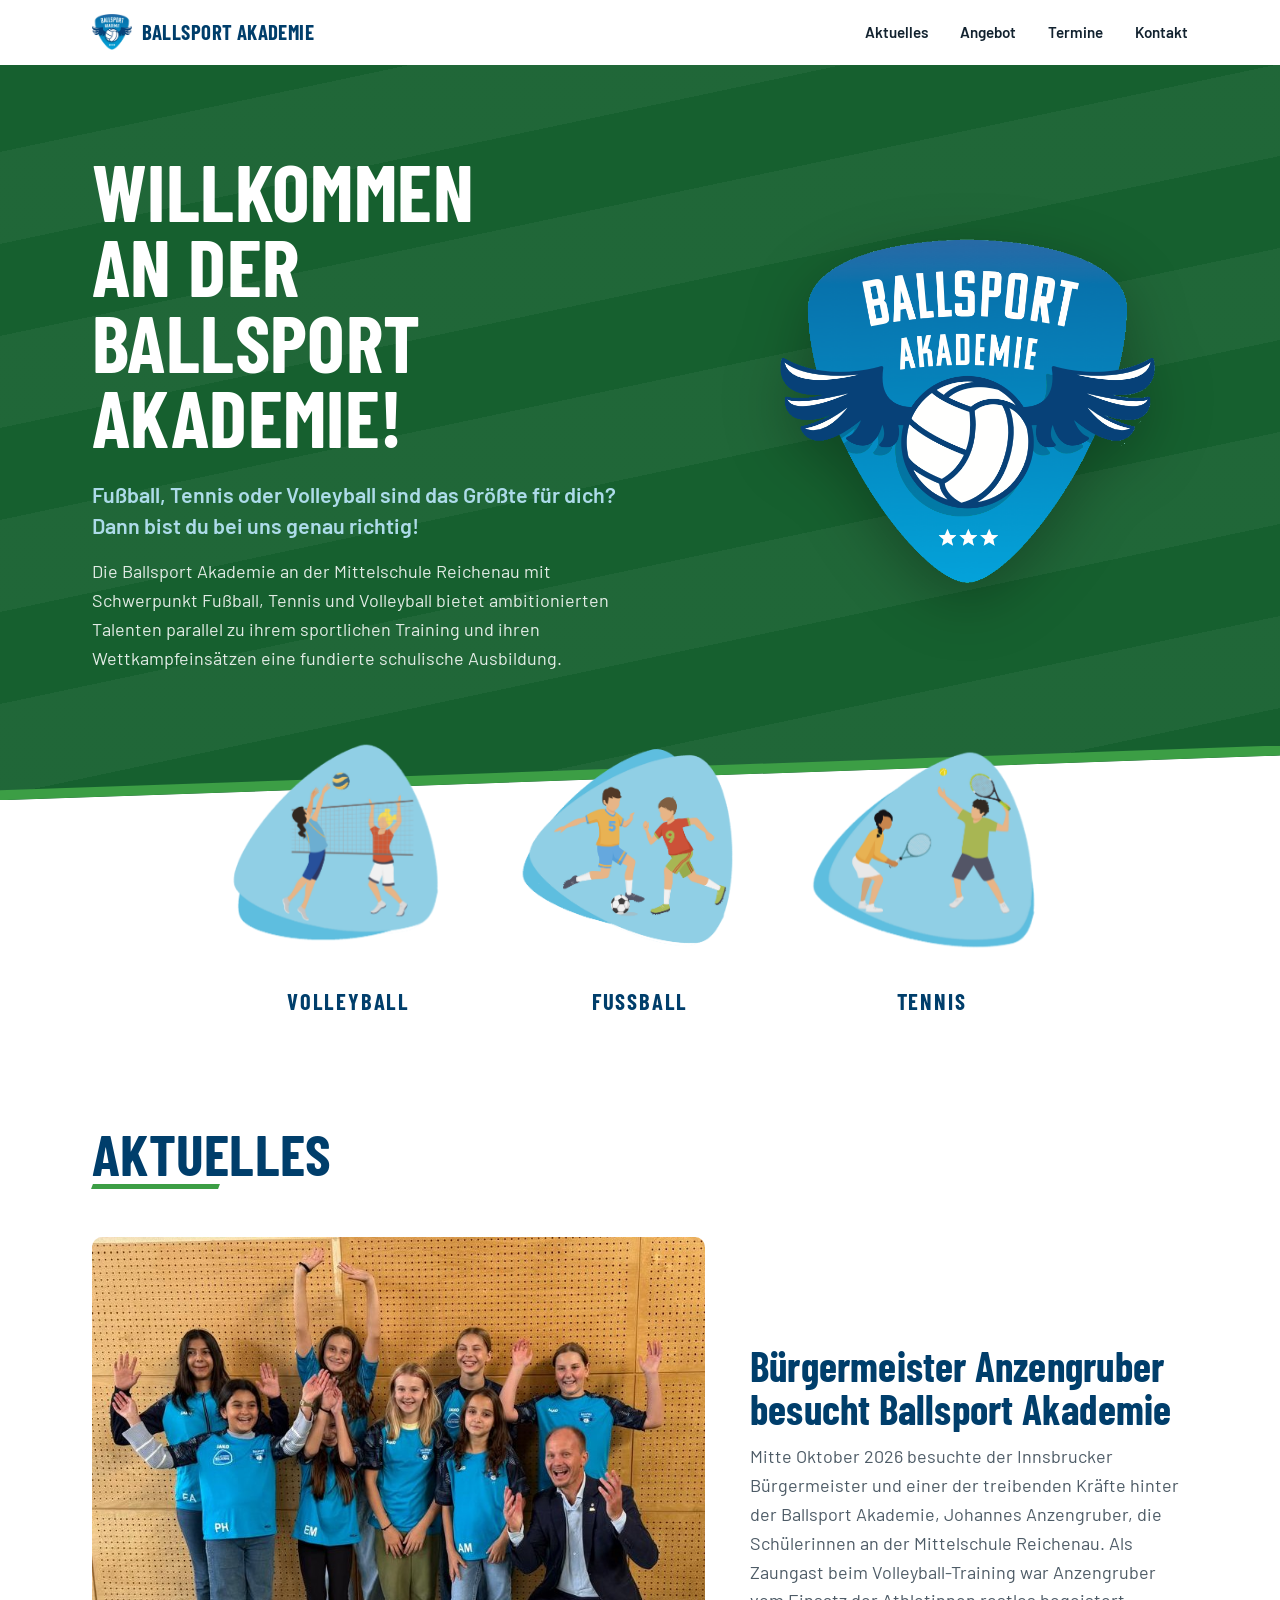
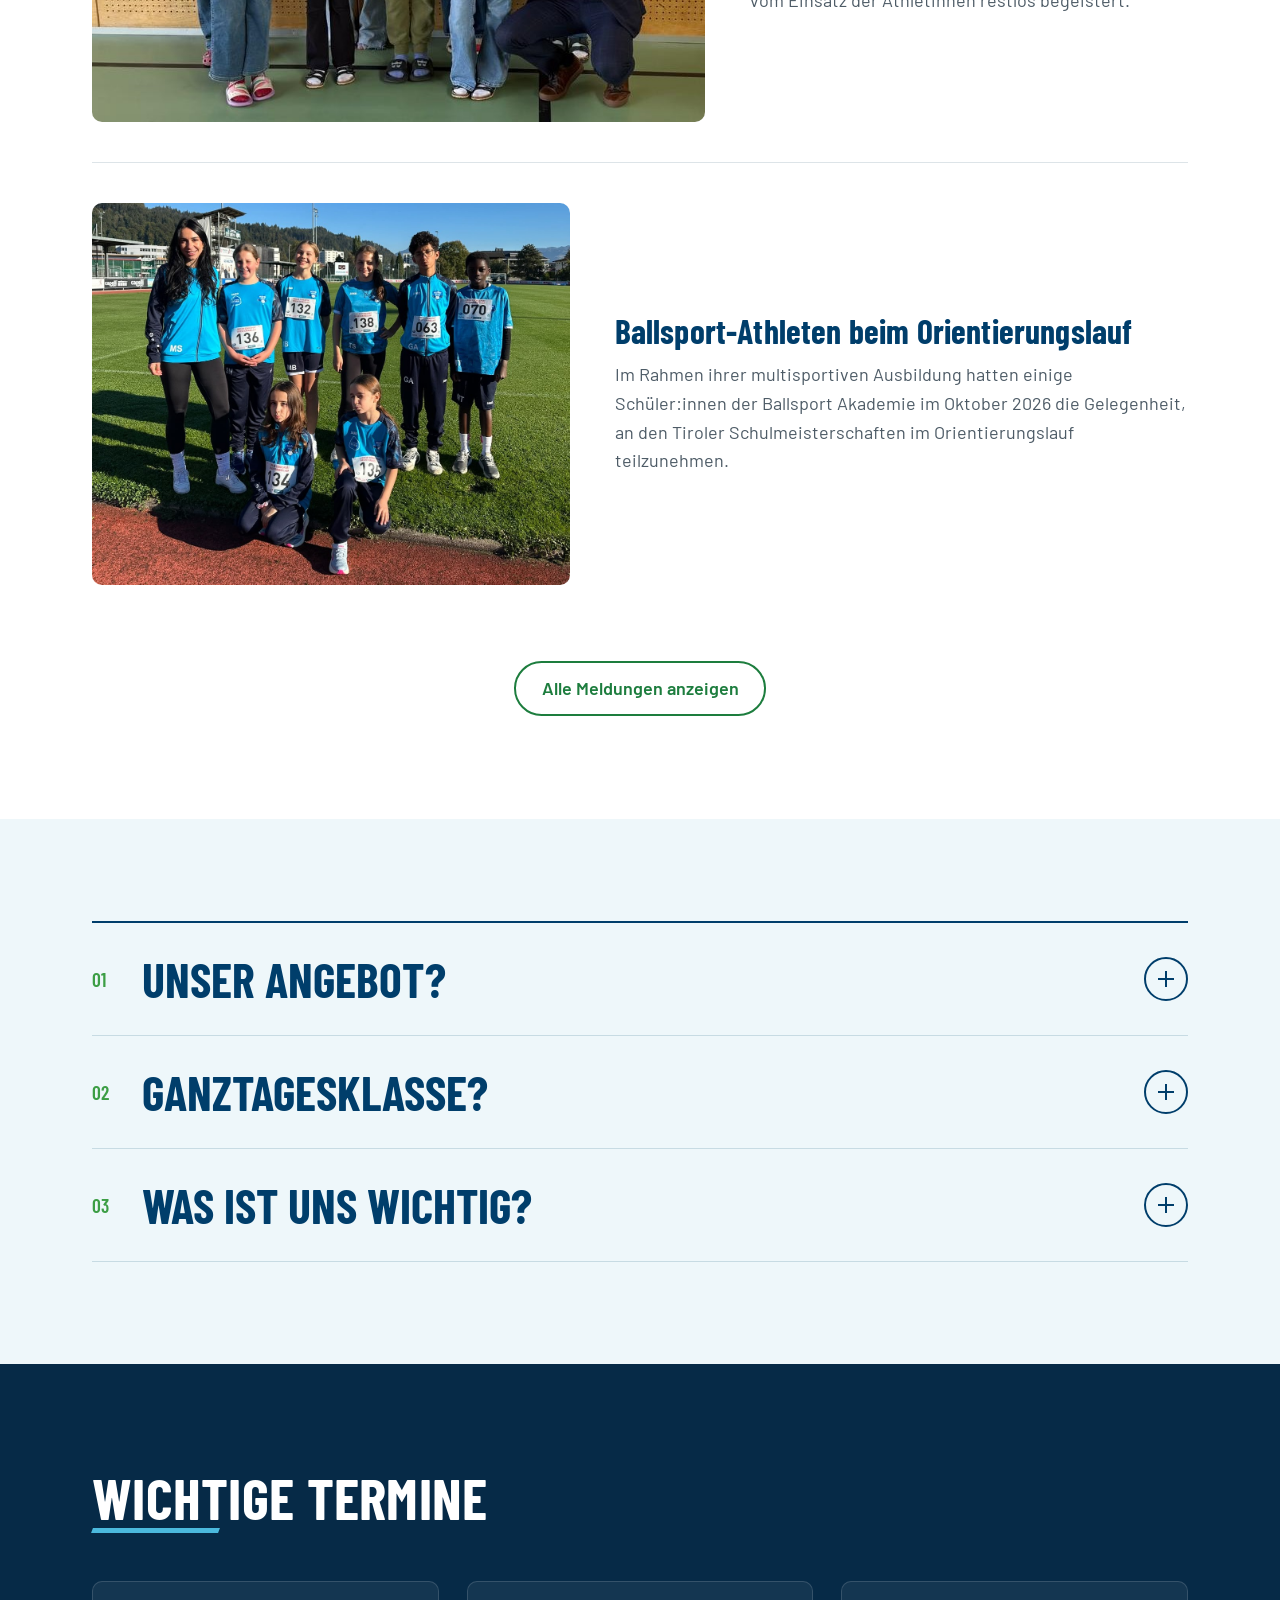
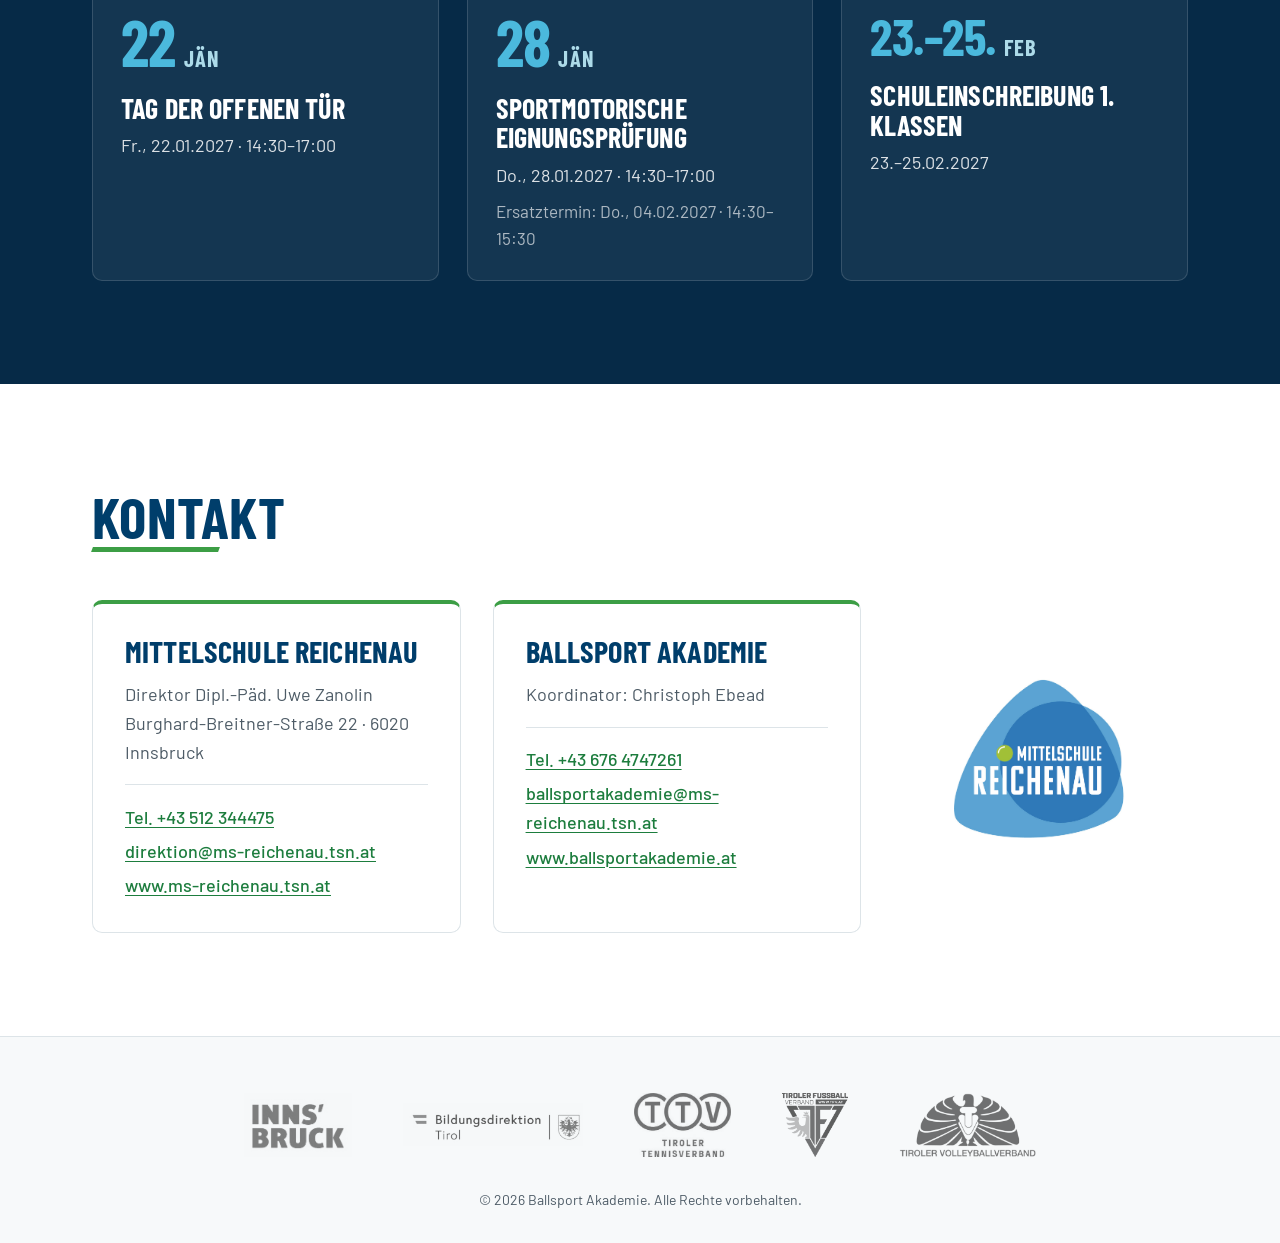
==== commit 7754d30e: "Redesign der Website, alte Version nach deprecated/ - Neues Design als Hauptseite (index.html, style" ====
--- a/index.html
+++ b/index.html
@@ -1,326 +1,535 @@
-<!-- Ballsport Akademie – main HTML page with header, content sections, contact info, and sponsor footer -->
+<!-- Ballsport Akademie – Hauptseite (Redesign 2026); die vorherige Version liegt unter deprecated/ -->
 <!doctype html>
 <html lang="de">
   <head>
     <meta charset="UTF-8" />
     <meta name="viewport" content="width=device-width, initial-scale=1.0" />
     <title>Ballsport Akademie</title>
-    <link rel="icon" type="image/png" href="./favicon.png?v=2" />
+    <meta
+      name="description"
+      content="Die Ballsport Akademie an der Mittelschule Reichenau in Innsbruck – Fußball, Tennis und Volleyball mit fundierter schulischer Ausbildung."
+    />
+    <meta name="theme-color" content="#16602f" />
+    <link rel="icon" type="image/png" href="favicon.png?v=2" />
+    <link rel="preconnect" href="https://fonts.googleapis.com" />
+    <link rel="preconnect" href="https://fonts.gstatic.com" crossorigin />
     <link
-      href="https://fonts.googleapis.com/css2?family=Open+Sans:wght@400;600&display=swap"
+      href="https://fonts.googleapis.com/css2?family=Barlow+Condensed:wght@600;700&family=Barlow:wght@400;500;600&display=swap"
       rel="stylesheet"
     />
-    <link rel="stylesheet" href="css/base.css" />
-    <link rel="stylesheet" href="css/header.css" />
-    <link rel="stylesheet" href="css/sections.css" />
-    <link rel="stylesheet" href="css/cards.css" />
-    <link rel="stylesheet" href="css/images.css" />
-    <link rel="stylesheet" href="css/contact.css" />
-    <link rel="stylesheet" href="css/footer.css" />
-    <link rel="stylesheet" href="css/responsive.css" />
+    <link rel="stylesheet" href="styles.css" />
+    <script>
+      document.documentElement.classList.add("js");
+    </script>
   </head>
   <body>
-    <div class="wrapper">
-      <header class="fade-in multi-header">
-        <img src="images/logo.png" alt="Ballsportakademie Logo" />
-      </header>
-
-      <section class="intro-row">
-        <div class="heading-wrapper">
-          <div class="tilted-bg">
+    <a class="skip-link" href="#aktuelles">Zum Inhalt springen</a>
+
+    <header class="topbar" id="topbar">
+      <div class="container topbar-inner">
+        <a class="brand" href="#top" aria-label="Ballsport Akademie – nach oben">
+          <img src="images/logo.png" alt="" width="40" height="37" />
+          <span>Ballsport Akademie</span>
+        </a>
+        <nav class="nav" aria-label="Hauptnavigation">
+          <a href="#aktuelles">Aktuelles</a>
+          <a href="#akademie">Angebot</a>
+          <a href="#termine">Termine</a>
+          <a href="#kontakt">Kontakt</a>
+        </nav>
+      </div>
+    </header>
+
+    <main id="top">
+      <section class="hero">
+        <div class="container hero-inner">
+          <div class="hero-text">
             <h1>Willkommen an der Ballsport Akademie!</h1>
-          </div>
-          <strong class="intro-lead">
-            Fußball, Tennis oder Volleyball sind das Größte für dich? <br />
-            Dann bist du bei uns genau richtig!<br />
-          </strong>
-          <div class="intro-text">
-            Die Ballsport Akademie an der Mittelschule Reichenau mit Schwerpunkt
-            Fußball, Tennis und Volleyball bietet ambitionierten Talenten
-            parallel zu ihrem sportlichen Training und ihren Wettkampfeinsätzen
-            eine fundierte schulische Ausbildung.<br />
-          </div>
-        </div>
-      </section>
-
-      <section class="intro-row">
-        <div class="heading-wrapper">
-          <div class="tilted-bg bg-anmeldung" id="angebot-toggle-1">
-            <h1>
-              <a
-                href="https://fantastical.app/Uwe-Zanolin/anmeldung"
-                target="_blank"
-                >Buchung für den Anmeldetermin</a
+            <p class="hero-lead">
+              Fußball, Tennis oder Volleyball sind das Größte für dich?
+              <br />Dann bist du bei uns genau richtig!
+            </p>
+            <p class="hero-intro">
+              Die Ballsport Akademie an der Mittelschule Reichenau mit
+              Schwerpunkt Fußball, Tennis und Volleyball bietet ambitionierten
+              Talenten parallel zu ihrem sportlichen Training und ihren
+              Wettkampfeinsätzen eine fundierte schulische Ausbildung.
+            </p>
+          </div>
+          <div class="hero-logo">
+            <img
+              src="images/logo.png"
+              alt="Ballsport Akademie Logo"
+              width="742"
+              height="684"
+            />
+          </div>
+        </div>
+      </section>
+
+      <!-- Anmeldetermin-Buchung: vorübergehend ausgeblendet, kommt im Winter wieder
+      <section class="booking">
+        <div class="container">
+          <a
+            class="btn btn-primary"
+            href="https://fantastical.app/Uwe-Zanolin/anmeldung"
+            target="_blank"
+            rel="noopener"
+            >Buchung für den Anmeldetermin</a
+          >
+        </div>
+      </section>
+      -->
+
+      <section class="sports" aria-label="Unsere Sportarten">
+        <div class="container sports-grid">
+          <button type="button" class="sport" aria-label="Volleyball">
+            <span class="flip-card">
+              <span class="flip-inner">
+                <span class="flip-face">
+                  <img src="images/illus/voll.png" alt="Volleyball" />
+                </span>
+                <span class="flip-face flip-back">
+                  <img src="images/illus/voll.png" alt="" />
+                </span>
+              </span>
+            </span>
+            <span class="sport-name">Volleyball</span>
+          </button>
+          <button type="button" class="sport" aria-label="Fußball">
+            <span class="flip-card">
+              <span class="flip-inner">
+                <span class="flip-face">
+                  <img
+                    src="images/illus/fuss.png"
+                    alt="Sport Illustration Fußball"
+                  />
+                </span>
+                <span class="flip-face flip-back">
+                  <img src="images/illus/fuss.png" alt="" />
+                </span>
+              </span>
+            </span>
+            <span class="sport-name">Fußball</span>
+          </button>
+          <button type="button" class="sport" aria-label="Tennis">
+            <span class="flip-card">
+              <span class="flip-inner">
+                <span class="flip-face">
+                  <img
+                    src="images/illus/tenn.png"
+                    alt="Sport Illustration Tennis"
+                  />
+                </span>
+                <span class="flip-face flip-back">
+                  <img src="images/illus/tenn.png" alt="" />
+                </span>
+              </span>
+            </span>
+            <span class="sport-name">Tennis</span>
+          </button>
+        </div>
+      </section>
+
+      <section class="section" id="aktuelles">
+        <div class="container">
+          <div class="section-head reveal">
+            <h2>Aktuelles</h2>
+          </div>
+
+          <!-- Neue Meldungen ganz oben einfügen; die ersten zwei sind immer sichtbar -->
+          <div id="news-list" class="news-list">
+            <article class="news-item reveal">
+              <img
+                src="images/photos/buergermeister.jpeg"
+                alt="Bürgermeister Johannes Anzengruber mit Volleyball-Schülerinnen der Ballsport Akademie"
+                width="806"
+                height="638"
+                loading="lazy"
+              />
+              <div class="news-body">
+                <h3>Bürgermeister Anzengruber besucht Ballsport Akademie</h3>
+                <p>
+                  Mitte Oktober 2026 besuchte der Innsbrucker Bürgermeister und
+                  einer der treibenden Kräfte hinter der Ballsport Akademie,
+                  Johannes Anzengruber, die Schülerinnen an der Mittelschule
+                  Reichenau. Als Zaungast beim Volleyball-Training war
+                  Anzengruber vom Einsatz der Athletinnen restlos begeistert.
+                </p>
+              </div>
+            </article>
+            <article class="news-item reveal">
+              <img
+                src="images/photos/orientierungslauf.jpeg"
+                alt="Schüler:innen der Ballsport Akademie bei den Tiroler Schulmeisterschaften im Orientierungslauf"
+                width="1200"
+                height="959"
+                loading="lazy"
+              />
+              <div class="news-body">
+                <h3>Ballsport-Athleten beim Orientierungslauf</h3>
+                <p>
+                  Im Rahmen ihrer multisportiven Ausbildung hatten einige
+                  Schüler:innen der Ballsport Akademie im Oktober 2026 die
+                  Gelegenheit, an den Tiroler Schulmeisterschaften im
+                  Orientierungslauf teilzunehmen.
+                </p>
+              </div>
+            </article>
+            <article class="news-item">
+              <img
+                src="images/photos/sportkoordinatoren.jpeg"
+                alt="Gruppenfoto der Sport-Koordinator:innen an der MS Reichenau"
+                width="1535"
+                height="675"
+                loading="lazy"
+              />
+              <div class="news-body">
+                <h3>Sportkoordinatoren treffen sich an Ballsport Akademie</h3>
+                <p>
+                  Beim alljährlichen Treffen der Sport-Koordinator:innen der
+                  Innsbrucker Volks- und Mittelschulen konnten sich die Gäste an
+                  der MS Reichenau genau über die Ballsport Akademie
+                  informieren. Nach den Grußworten von Bürgermeister und
+                  Sportreferent Johannes Anzengruber berichtete Esmeralda
+                  Mildner über Neuigkeiten aus dem Nachwuchskompetenzzentrum
+                  Tirol. Anschließend nutzten die Teilnehmer:innen die
+                  Möglichkeit zum Austausch und Netzwerken bei einem Umtrunk
+                  und Snacks.
+                </p>
+              </div>
+            </article>
+            <article class="news-item">
+              <img
+                src="images/photos/schuelerliga.jpeg"
+                alt="Fußballer der MS Reichenau beim Schülerliga-Turnier"
+                width="951"
+                height="470"
+                loading="lazy"
+              />
+              <div class="news-body">
+                <h3>BA-Fußballer im Schülerliga-Einsatz</h3>
+                <p>
+                  Beim Fußball-Schülerliga-Turnier Anfang Oktober an der
+                  Innsbrucker Wiesengasse feierten die Spieler der Ballsport
+                  Akademie ihren ersten Auftritt im Team der MS Reichenau. Bei
+                  diesem Vorbereitungsturnier nutzten alle Teams die
+                  Möglichkeit, die neuen Spieler ins Team zu integrieren, um
+                  für die Meisterschaft bereit zu sein.
+                </p>
+              </div>
+            </article>
+          </div>
+
+          <div class="news-more">
+            <button
+              type="button"
+              id="news-toggle"
+              class="btn btn-outline"
+              aria-controls="news-list"
+              aria-expanded="false"
+            >
+              Alle Meldungen anzeigen
+            </button>
+          </div>
+        </div>
+      </section>
+
+      <section class="section section-tint" id="akademie">
+        <div class="container">
+          <div class="accordion">
+            <div class="acc-item reveal">
+              <h2 class="acc-heading">
+                <button
+                  type="button"
+                  class="acc-trigger"
+                  aria-expanded="false"
+                  aria-controls="acc-panel-1"
+                  id="acc-trigger-1"
+                >
+                  <span class="acc-num" aria-hidden="true">01</span>
+                  <span class="acc-title">Unser Angebot?</span>
+                  <span class="acc-icon" aria-hidden="true"></span>
+                </button>
+              </h2>
+              <div
+                class="acc-panel"
+                id="acc-panel-1"
+                role="region"
+                aria-labelledby="acc-trigger-1"
               >
-            </h1>
-          </div>
-        </div>
-      </section>
-
-      <section class="image-row fade-in">
-        <div class="illus-wrapper">
-          <div class="flip-card">
-            <div class="flip-inner">
-              <div class="flip-front">
-                <div class="img-adjust">
-                  <img src="images/illus/voll.png" alt="Volleyball" />
+                <div class="acc-panel-inner">
+                  <ul class="feature-list">
+                    <li>Verschränkte Ganztagesklasse</li>
+                    <li>Offener & projektorientierter Unterricht</li>
+                    <li>Moderne Infrastruktur & Sportanlagen</li>
+                    <li>Sportspezifische & multisportive Ausbildung</li>
+                    <li>
+                      Abstimmung mit Schule und Vereinen bei Turnieren,
+                      Auswärtsfahrten und sportlichen Veranstaltungen
+                    </li>
+                  </ul>
                 </div>
               </div>
-              <div class="flip-back">
-                <div class="img-adjust">
-                  <img src="images/illus/voll.png" alt="Volleyball" />
+            </div>
+
+            <div class="acc-item reveal">
+              <h2 class="acc-heading">
+                <button
+                  type="button"
+                  class="acc-trigger"
+                  aria-expanded="false"
+                  aria-controls="acc-panel-2"
+                  id="acc-trigger-2"
+                >
+                  <span class="acc-num" aria-hidden="true">02</span>
+                  <span class="acc-title">Ganztagesklasse?</span>
+                  <span class="acc-icon" aria-hidden="true"></span>
+                </button>
+              </h2>
+              <div
+                class="acc-panel"
+                id="acc-panel-2"
+                role="region"
+                aria-labelledby="acc-trigger-2"
+              >
+                <div class="acc-panel-inner">
+                  <div class="text-grid">
+                    <p>
+                      Die Schüler:innen werden von Montag bis Donnerstag bis 16
+                      Uhr, an Freitagen bis 14 Uhr, von Pädagog:innen in der
+                      Schule betreut. Somit bleibt mehr Zeit für das
+                      individuelle Training im Stammverein und Auswahlteam.
+                    </p>
+                    <p>
+                      Die verschränkte Ganztagesklasse bietet einen
+                      rhythmisierten Tagesablauf mit abwechselnden Lern-, Sport-
+                      und Freizeiteinheiten. Hausaufgaben werden während der
+                      Schulzeit bearbeitet.
+                    </p>
+                  </div>
+                  <dl class="costs">
+                    <div>
+                      <dt>Mittagstisch</dt>
+                      <dd>
+                        Die Kosten für den Mittagstisch an der Schule betragen
+                        pro konsumierter Mahlzeit <strong>€&nbsp;5,10</strong>.
+                      </dd>
+                    </div>
+                    <div>
+                      <dt>Ganztägige Betreuung</dt>
+                      <dd>
+                        Für die ganztägige Betreuung fällt ein Betrag von
+                        <strong>€&nbsp;35,-</strong> pro Monat an.
+                      </dd>
+                    </div>
+                  </dl>
                 </div>
               </div>
             </div>
-          </div>
-        </div>
-
-        <div class="illus-wrapper">
-          <div class="flip-card">
-            <div class="flip-inner">
-              <div class="flip-front">
-                <img
-                  src="images/illus/fuss.png"
-                  alt="Sport Illustration Fußball"
-                />
-              </div>
-              <div class="flip-back">
-                <img
-                  src="images/illus/fuss.png"
-                  alt="Sport Illustration Fußball (back)"
-                />
+
+            <div class="acc-item reveal">
+              <h2 class="acc-heading">
+                <button
+                  type="button"
+                  class="acc-trigger"
+                  aria-expanded="false"
+                  aria-controls="acc-panel-3"
+                  id="acc-trigger-3"
+                >
+                  <span class="acc-num" aria-hidden="true">03</span>
+                  <span class="acc-title">Was ist uns wichtig?</span>
+                  <span class="acc-icon" aria-hidden="true"></span>
+                </button>
+              </h2>
+              <div
+                class="acc-panel"
+                id="acc-panel-3"
+                role="region"
+                aria-labelledby="acc-trigger-3"
+              >
+                <div class="acc-panel-inner">
+                  <ul class="feature-list">
+                    <li>
+                      Intensive Zusammenarbeit zwischen der Schule, den
+                      Trainer:innen im Verein/Verband und den Eltern.
+                    </li>
+                    <li>Vermittlung sporttheoretischer Inhalte im Unterricht.</li>
+                    <li>Sportwissenschaftliche Begleitung.</li>
+                    <li>Trainingsdokumentation.</li>
+                  </ul>
+                </div>
               </div>
             </div>
-          </div>
-        </div>
-
-        <div class="illus-wrapper">
-          <div class="flip-card">
-            <div class="flip-inner">
-              <div class="flip-front">
-                <img
-                  src="images/illus/tenn.png"
-                  alt="Sport Illustration Tennis"
-                />
-              </div>
-              <div class="flip-back">
-                <img
-                  src="images/illus/tenn.png"
-                  alt="Sport Illustration Tennis (back)"
-                />
+
+            <!-- Aufnahme: vorübergehend ausgeblendet
+            <div class="acc-item">
+              <h2 class="acc-heading">
+                <button type="button" class="acc-trigger" aria-expanded="false" aria-controls="acc-panel-4" id="acc-trigger-4">
+                  <span class="acc-num" aria-hidden="true">04</span>
+                  <span class="acc-title">Aufnahme?</span>
+                  <span class="acc-icon" aria-hidden="true"></span>
+                </button>
+              </h2>
+              <div class="acc-panel" id="acc-panel-4" role="region" aria-labelledby="acc-trigger-4">
+                <div class="acc-panel-inner">
+                  <p class="acc-lead">
+                    Die Ballsport Akademie wird an der Mittelschule Reichenau geführt.
+                    Sie steht allen Schüler:innen aus Tirol offen!
+                  </p>
+                  <h3 class="acc-sub">Aufnahmekriterien:</h3>
+                  <ul class="feature-list">
+                    <li>Sportartspezifischer sportmotorischer Test in Fußball, Tennis und Volleyball (durch unabhängige Verbandstrainer:innen)</li>
+                    <li>Aufnahmegespräch mit Eltern und Schüler:in</li>
+                    <li>Sportärztliche Untersuchung</li>
+                    <li>Empfehlung vom Stammverein oder Verband</li>
+                  </ul>
+                </div>
               </div>
             </div>
-          </div>
-        </div>
-      </section>
-
-      <section class="intro-row">
-        <div class="heading-wrapper">
-          <div class="tilted-bg bg-kickoff" id="kick-off">
-            <h1>Wichtige Termine:</h1>
-          </div>
-
-          <div id="termine-content" class="angebot-cards visible fade-in-once">
-            <div style="grid-column: 1 / -1">
-              <strong
-                >Eine Anmeldung durch die Eltern erfolgt in der Woche nach den
-                Semesterferien. <br
-              /></strong>
-              <span>(ab 16. Februar 2026)</span>
+            -->
+          </div>
+        </div>
+      </section>
+
+      <section class="section section-dark" id="termine">
+        <div class="container">
+          <div class="section-head reveal">
+            <h2>Wichtige Termine</h2>
+          </div>
+
+          <ol class="dates">
+            <li class="date reveal">
+              <time class="date-badge" datetime="2027-01-22">
+                <span class="date-day">22</span>
+                <span class="date-month">Jän</span>
+              </time>
+              <div class="date-body">
+                <h3>Tag der offenen Tür</h3>
+                <p>Fr., 22.01.2027 · 14:30–17:00</p>
+              </div>
+            </li>
+            <li class="date reveal">
+              <time class="date-badge" datetime="2027-01-28">
+                <span class="date-day">28</span>
+                <span class="date-month">Jän</span>
+              </time>
+              <div class="date-body">
+                <h3>Sportmotorische Eignungsprüfung</h3>
+                <p>Do., 28.01.2027 · 14:30–17:00</p>
+                <p class="date-note">
+                  Ersatztermin: Do., 04.02.2027 · 14:30–15:30
+                </p>
+              </div>
+            </li>
+            <li class="date reveal">
+              <time class="date-badge is-range" datetime="2027-02-23">
+                <span class="date-day">23.–25.</span>
+                <span class="date-month">Feb</span>
+              </time>
+              <div class="date-body">
+                <h3>Schuleinschreibung 1. Klassen</h3>
+                <p>23.–25.02.2027</p>
+              </div>
+            </li>
+          </ol>
+        </div>
+      </section>
+
+      <section class="section" id="kontakt">
+        <div class="container">
+          <div class="section-head reveal">
+            <h2>Kontakt</h2>
+          </div>
+
+          <div class="contact-grid">
+            <div class="contact-card reveal">
+              <h3>Mittelschule Reichenau</h3>
+              <p>
+                Direktor Dipl.-Päd. Uwe Zanolin<br />
+                Burghard-Breitner-Straße 22 · 6020 Innsbruck
+              </p>
+              <ul class="contact-links">
+                <li><a href="tel:+43512344475">Tel. +43 512 344475</a></li>
+                <li>
+                  <a href="mailto:direktion@ms-reichenau.tsn.at"
+                    >direktion@ms-reichenau.tsn.at</a
+                  >
+                </li>
+                <li>
+                  <a
+                    href="https://www.ms-reichenau.tsn.at"
+                    target="_blank"
+                    rel="noopener"
+                    >www.ms-reichenau.tsn.at</a
+                  >
+                </li>
+              </ul>
             </div>
-          </div>
-        </div>
-      </section>
-
-      <section class="intro-row">
-        <div class="heading-wrapper">
-          <div class="tilted-bg bg-angebot" id="angebot-toggle-1">
-            <h1>Unser Angebot?</h1>
-          </div>
-
-          <!-- Hidden by default -->
-          <div id="angebot-content-1" class="angebot-cards fade-in-once">
-            <div>Verschränkte Ganztagesklasse</div>
-            <div>Offener & projektorientierter Unterricht</div>
-            <div>Moderne Infrastruktur & Sportanlagen</div>
-            <div>Sportspezifische & multisportive Ausbildung</div>
-            <div>
-              Abstimmung mit Schule und Vereinen bei Turnieren, Auswärtsfahrten
-              und sportlichen Veranstaltungen
+
+            <div class="contact-card reveal">
+              <h3>Ballsport Akademie</h3>
+              <p>Koordinator: Christoph Ebead</p>
+              <ul class="contact-links">
+                <li><a href="tel:+436764747261">Tel. +43 676 4747261</a></li>
+                <li>
+                  <a href="mailto:ballsportakademie@ms-reichenau.tsn.at"
+                    >ballsportakademie@ms-reichenau.tsn.at</a
+                  >
+                </li>
+                <li>
+                  <a
+                    href="https://www.ballsportakademie.at"
+                    target="_blank"
+                    rel="noopener"
+                    >www.ballsportakademie.at</a
+                  >
+                </li>
+              </ul>
             </div>
-          </div>
-        </div>
-      </section>
-
-      <section class="intro-row">
-        <div class="heading-wrapper">
-          <div class="tilted-bg clickable bg-ganztags" id="angebot-toggle-2">
-            <h1>Ganztagesklasse?</h1>
-          </div>
-
-          <!-- Hidden by default -->
-          <div id="angebot-content-2" class="angebot-cards fade-in-once">
-            <div>
-              Die Schüler:innen werden von Montag bis Donnerstag bis 16 Uhr, an
-              Freitagen bis 14 Uhr, von Pädagog:innen in der Schule betreut.
-              Somit bleibt mehr Zeit für das individuelle Training im
-              Stammverein und Auswahlteam.
-            </div>
-            <div>
-              Die verschränkte Ganztagesklasse bietet einen rhythmisierten
-              Tagesablauf mit abwechselnden Lern-, Sport- und Freizeiteinheiten.
-              Hausaufgaben werden während der Schulzeit bearbeitet.
-            </div>
-            <div>
-              Die Kosten für den Mittagstisch an der Schule betragen pro
-              konsumierter Mahlzeit € 5,10.
-            </div>
-            <div>
-              Für die ganztägige Betreuung fällt ein Betrag von € 35,- pro Monat
-              an.
-            </div>
-          </div>
-        </div>
-      </section>
-
-      <section class="intro-row">
-        <div class="heading-wrapper">
-          <div class="tilted-bg clickable bg-wichtig" id="angebot-toggle-3">
-            <h1>Was ist uns wichtig?</h1>
-          </div>
-
-          <!-- Hidden by default -->
-          <div id="angebot-content-3" class="angebot-cards fade-in-once">
-            <div>
-              Intensive Zusammenarbeit zwischen der Schule, den Trainer:innen im
-              Verein/Verband und den Eltern.
-            </div>
-            <div>Vermittlung sporttheoretischer Inhalte im Unterricht.</div>
-            <div>Sportwissenschaftliche Begleitung.</div>
-            <div>Trainingsdokumentation.</div>
-          </div>
-        </div>
-      </section>
-
-      <!---
-      <section class="intro-row">
-        <div class="heading-wrapper">
-          <div class="tilted-bg clickable bg-aufnahme" id="angebot-toggle-4">
-            <h1>Aufnahme?</h1>
-          </div>
-
-          <div
-            id="aufnahme-text"
-            class="hidden fade-in-once"
-            style="
-              max-width: 900px;
-              margin: 0.8rem auto; /* reduced vertical space */
-              text-align: center;
-              line-height: 1.5;
-              font-size: 1.25rem; /* about 2 sizes larger */
-            "
-          >
-            <p style="margin: 0.5em 0">
-              Die Ballsport Akademie wird an der Mittelschule Reichenau geführt.
-              Sie steht allen Schüler:innen aus Tirol offen!
-            </p>
-            <strong>Aufnahmekriterien:</strong>
-          </div>
-
-          <div id="angebot-content-4" class="angebot-cards fade-in-once">
-            <div>
-              Sportartspezifischer sportmotorischer Test in Fußball, Tennis und
-              Volleyball (durch unabhängige Verbandstrainer:innen)
-            </div>
-            <div>Aufnahmegespräch mit Eltern und Schüler:in</div>
-            <div>Sportärztliche Untersuchung</div>
-            <div>Empfehlung vom Stammverein oder Verband</div>
-          </div>
-        </div>
-      </section>
-      -->
-
-      <section class="contact fade-in">
-        <div class="tilted-bg">
-          <h2>Kontakt</h2>
-        </div>
-
-        <div class="person">
-          <strong>Mittelschule Reichenau</strong><br />
-          Direktor Dipl.-Päd. Uwe Zanolin<br />
-          Burghard-Breitner-Straße 22 · 6020 Innsbruck<br />
-          Tel. +43 512 344475<br />
-          <a href="mailto:direktion@ms-reichenau.tsn.at"
-            >direktion@ms-reichenau.tsn.at</a
-          ><br />
-          <a href="https://www.ms-reichenau.tsn.at" target="_blank"
-            >www.ms-reichenau.tsn.at</a
-          >
-        </div>
-
-        <div class="person">
-          <strong>Ballsport Akademie</strong><br />
-          Koordinator: Christoph Ebead<br />
-          Tel. +43 676 4747261<br />
-          <a href="mailto:ballsportakademie@ms-reichenau.tsn.at"
-            >ballsportakademie@ms-reichenau.tsn.at</a
-          ><br />
-          <a href="https://www.ballsportakademie.at" target="_blank"
-            >www.ballsportakademie.at</a
-          >
-        </div>
-
-        <div class="kontakt-logo">
-          <a
-            href="https://ms-reichenau.tsn.at"
-            target="_blank"
-            rel="noopener noreferrer"
-          >
-            <img
-              src="images/MSreichenau.jpeg"
-              alt="Mittelschule Reichenau logo"
-            />
+
+            <a
+              class="contact-logo reveal"
+              href="https://ms-reichenau.tsn.at"
+              target="_blank"
+              rel="noopener noreferrer"
+            >
+              <img
+                src="images/MSreichenau.jpeg"
+                alt="Mittelschule Reichenau logo"
+                width="1154"
+                height="1113"
+                loading="lazy"
+              />
+            </a>
+          </div>
+        </div>
+      </section>
+    </main>
+
+    <footer class="footer">
+      <div class="container">
+        <div class="sponsors">
+          <a href="https://www.innsbruck.gv.at" target="_blank" rel="noopener noreferrer">
+            <img src="images/sponsor2.jpeg" alt="Innsbruck Logo" loading="lazy" />
           </a>
-        </div>
-      </section>
-
-      <footer class="fade-in">
-        <div class="sponsors">
-          <a
-            href="https://www.innsbruck.gv.at"
-            target="_blank"
-            rel="noopener noreferrer"
-          >
-            <img src="images/sponsor2.jpeg" alt="Innsbruck Logo" />
+          <a href="https://bildung-tirol.gv.at" target="_blank" rel="noopener noreferrer">
+            <img src="images/sponsor3.jpeg" alt="Bildungsdir. Tirol Logo" loading="lazy" />
           </a>
-          <a
-            href="https://bildung-tirol.gv.at"
-            target="_blank"
-            rel="noopener noreferrer"
-          >
-            <img src="images/sponsor3.jpeg" alt="Bildungsdir. Tirol Logo" />
-          </a>
-          <a
-            href="https://www.tennistirol.at"
-            target="_blank"
-            rel="noopener noreferrer"
-          >
-            <img src="images/sponsor1.jpeg" alt="Tennis Logo" />
+          <a href="https://www.tennistirol.at" target="_blank" rel="noopener noreferrer">
+            <img src="images/sponsor1.jpeg" alt="Tennis Logo" loading="lazy" />
           </a>
           <a href="https://tfv.at" target="_blank" rel="noopener noreferrer">
-            <img src="images/sponsor4.png" alt="Tiroler Fussballverband Logo" />
+            <img src="images/sponsor4.png" alt="Tiroler Fussballverband Logo" loading="lazy" />
           </a>
-          <a
-            href="https://www.tvv.at"
-            target="_blank"
-            rel="noopener noreferrer"
-          >
-            <img src="images/sponsor6.png" alt="Volleyball Verband Logo" />
+          <a href="https://www.tvv.at" target="_blank" rel="noopener noreferrer">
+            <img src="images/sponsor6.png" alt="Volleyball Verband Logo" loading="lazy" />
           </a>
         </div>
-        <p>© 2026 Ballsport Akademie. Alle Rechte vorbehalten.</p>
-      </footer>
-    </div>
+        <p class="copyright">© 2026 Ballsport Akademie. Alle Rechte vorbehalten.</p>
+      </div>
+    </footer>
+
     <script src="script.js"></script>
   </body>
 </html>
--- a/styles.css
+++ b/styles.css
@@ -0,0 +1,989 @@
+/* Ballsport Akademie – Styles der Hauptseite */
+
+:root {
+  --green-950: #0f3f20;
+  --green-900: #16602f;
+  --green-800: #1d7d3e;
+  --green-600: #3c9e45;
+  --green-100: #e6f2e4;
+  --navy: #003e6b;
+  --navy-900: #062a47;
+  --sky: #4bb9dd;
+  --sky-200: #addbe9;
+  --sky-50: #eef7fa;
+  --ink: #12222f;
+  --muted: #4d5b66;
+  --line: #dde4e8;
+  --paper: #ffffff;
+
+  --font-display: "Barlow Condensed", "Arial Narrow", sans-serif;
+  --font-body: "Barlow", system-ui, -apple-system, "Segoe UI", sans-serif;
+
+  --radius: 10px;
+  --gutter: clamp(1rem, 4vw, 2rem);
+  --section-space: clamp(3.5rem, 8vw, 6.5rem);
+  --topbar-h: 64px;
+}
+
+*,
+*::before,
+*::after {
+  box-sizing: border-box;
+}
+
+html {
+  scroll-behavior: smooth;
+  scroll-padding-top: calc(var(--topbar-h) + 1rem);
+  -webkit-text-size-adjust: 100%;
+}
+
+body {
+  margin: 0;
+  font-family: var(--font-body);
+  font-size: clamp(1rem, 0.95rem + 0.25vw, 1.125rem);
+  line-height: 1.6;
+  color: var(--ink);
+  background: var(--paper);
+  overflow-x: hidden;
+}
+
+img {
+  max-width: 100%;
+  height: auto;
+  display: block;
+}
+
+h1,
+h2,
+h3 {
+  margin: 0;
+  font-family: var(--font-display);
+  font-weight: 700;
+  line-height: 1.05;
+  letter-spacing: 0.005em;
+}
+
+p {
+  margin: 0;
+}
+
+a {
+  color: var(--green-800);
+  text-underline-offset: 0.18em;
+  text-decoration-thickness: 1px;
+}
+
+a:hover {
+  color: var(--green-950);
+}
+
+:focus-visible {
+  outline: 3px solid var(--sky);
+  outline-offset: 3px;
+  border-radius: 4px;
+}
+
+.container {
+  width: 100%;
+  max-width: 1160px;
+  margin-inline: auto;
+  padding-inline: var(--gutter);
+}
+
+.skip-link {
+  position: absolute;
+  left: 1rem;
+  top: -100px;
+  z-index: 100;
+  padding: 0.6rem 1rem;
+  background: var(--navy);
+  color: #fff;
+  border-radius: 6px;
+}
+
+.skip-link:focus {
+  top: 1rem;
+}
+
+/* ---------- Topbar ---------- */
+
+.topbar {
+  position: sticky;
+  top: 0;
+  z-index: 50;
+  background: rgba(255, 255, 255, 0.96);
+  border-bottom: 1px solid transparent;
+  transition:
+    border-color 0.2s ease,
+    box-shadow 0.2s ease;
+}
+
+.topbar.scrolled {
+  border-bottom-color: var(--line);
+  box-shadow: 0 2px 12px rgba(18, 34, 47, 0.06);
+}
+
+.topbar-inner {
+  height: var(--topbar-h);
+  display: flex;
+  align-items: center;
+  justify-content: space-between;
+  gap: 1rem;
+}
+
+.brand {
+  display: flex;
+  align-items: center;
+  gap: 0.6rem;
+  text-decoration: none;
+  color: var(--navy);
+  font-family: var(--font-display);
+  font-weight: 700;
+  font-size: 1.3rem;
+  text-transform: uppercase;
+  letter-spacing: 0.02em;
+  white-space: nowrap;
+}
+
+.brand img {
+  flex: none;
+  width: 40px;
+  height: auto;
+}
+
+.nav {
+  display: flex;
+  gap: clamp(0.9rem, 2.5vw, 2rem);
+}
+
+.nav a {
+  position: relative;
+  color: var(--ink);
+  text-decoration: none;
+  font-weight: 600;
+  font-size: 0.95rem;
+  padding-block: 0.4rem;
+}
+
+.nav a::after {
+  content: "";
+  position: absolute;
+  left: 0;
+  right: 0;
+  bottom: 0;
+  height: 2px;
+  background: var(--green-600);
+  transform: scaleX(0);
+  transform-origin: left;
+  transition: transform 0.2s ease;
+}
+
+.nav a:hover::after {
+  transform: scaleX(1);
+}
+
+@media (max-width: 560px) {
+  .brand span {
+    display: none;
+  }
+  .nav a {
+    font-size: 0.9rem;
+  }
+}
+
+@media (max-width: 360px) {
+  .nav {
+    gap: 0.7rem;
+  }
+  .nav a {
+    font-size: 0.85rem;
+  }
+  .brand img {
+    width: 32px;
+  }
+}
+
+/* ---------- Hero ---------- */
+
+.hero {
+  position: relative;
+  color: #fff;
+  background-color: var(--green-900);
+  /* Diagonale Streifen – Erkennungszeichen der bisherigen Seite, gedämpft für Lesbarkeit */
+  background-image: repeating-linear-gradient(
+    -12deg,
+    rgba(255, 255, 255, 0) 0 90px,
+    rgba(255, 255, 255, 0.045) 90px 180px
+  );
+  padding-block: clamp(3rem, 7vw, 5.5rem) clamp(5rem, 10vw, 8rem);
+  clip-path: polygon(0 0, 100% 0, 100% calc(100% - 3.5vw), 0 100%);
+}
+
+.hero::after {
+  /* schmaler hellgrüner Akzentstreifen, folgt der Schrägkante */
+  content: "";
+  position: absolute;
+  left: 0;
+  right: 0;
+  bottom: 0;
+  height: calc(3.5vw + 10px);
+  background: var(--green-600);
+  clip-path: polygon(0 calc(100% - 10px), 100% 0, 100% 10px, 0 100%);
+}
+
+.hero-inner {
+  display: grid;
+  grid-template-columns: minmax(0, 1.35fr) minmax(0, 1fr);
+  align-items: center;
+  gap: clamp(2rem, 5vw, 4rem);
+}
+
+.hero h1 {
+  font-size: clamp(2.6rem, 1.6rem + 4.2vw, 5.2rem);
+  text-transform: uppercase;
+  line-height: 0.95;
+  max-width: 12ch;
+}
+
+.hero-lead {
+  margin-top: 1.5rem;
+  font-size: clamp(1.1rem, 1rem + 0.5vw, 1.35rem);
+  font-weight: 600;
+  line-height: 1.45;
+  color: var(--sky-200);
+}
+
+.hero-intro {
+  margin-top: 1rem;
+  max-width: 56ch;
+  color: rgba(255, 255, 255, 0.88);
+}
+
+.hero-logo {
+  justify-self: center;
+}
+
+.hero-logo img {
+  width: clamp(200px, 30vw, 380px);
+  filter: drop-shadow(0 18px 30px rgba(0, 0, 0, 0.28));
+}
+
+@media (max-width: 760px) {
+  .hero-inner {
+    grid-template-columns: 1fr;
+  }
+  .hero-logo {
+    order: -1;
+  }
+  .hero-logo img {
+    width: clamp(150px, 45vw, 220px);
+  }
+}
+
+/* ---------- Sportarten (Flip-Karten) ---------- */
+
+.sports {
+  margin-top: clamp(-4.5rem, -6vw, -2rem);
+  position: relative;
+  z-index: 1;
+}
+
+.sports-grid {
+  display: grid;
+  grid-template-columns: repeat(3, minmax(0, 1fr));
+  gap: clamp(0.75rem, 3vw, 2.5rem);
+  max-width: 900px;
+}
+
+.sport {
+  display: flex;
+  flex-direction: column;
+  align-items: center;
+  gap: 0.75rem;
+  padding: 0;
+  background: none;
+  border: 0;
+  cursor: pointer;
+  font: inherit;
+  color: inherit;
+}
+
+.flip-card {
+  display: block;
+  width: 100%;
+  aspect-ratio: 1154 / 1113;
+  perspective: 1000px;
+}
+
+.flip-inner {
+  position: relative;
+  display: block;
+  width: 100%;
+  height: 100%;
+  transition: transform 0.7s cubic-bezier(0.3, 0.7, 0.2, 1);
+  transform-style: preserve-3d;
+}
+
+.sport.flipped .flip-inner {
+  transform: rotateY(180deg);
+}
+
+.flip-face {
+  position: absolute;
+  inset: 0;
+  display: block;
+  backface-visibility: hidden;
+  -webkit-backface-visibility: hidden;
+}
+
+.flip-back {
+  transform: rotateY(180deg);
+}
+
+.flip-face img {
+  width: 100%;
+  height: 100%;
+  object-fit: contain;
+  transition: transform 0.3s ease;
+}
+
+.sport:hover .flip-face img {
+  transform: translateY(-4px);
+}
+
+.sport-name {
+  font-family: var(--font-display);
+  font-weight: 700;
+  font-size: clamp(1rem, 0.85rem + 0.7vw, 1.4rem);
+  text-transform: uppercase;
+  letter-spacing: 0.08em;
+  color: var(--navy);
+}
+
+/* ---------- Sections ---------- */
+
+.section {
+  padding-block: var(--section-space);
+}
+
+.section-tint {
+  background: var(--sky-50);
+}
+
+.section-dark {
+  background: var(--navy-900);
+  color: #fff;
+}
+
+.section-head {
+  margin-bottom: clamp(1.75rem, 4vw, 3rem);
+}
+
+.section-head h2 {
+  font-size: clamp(2.2rem, 1.6rem + 2.6vw, 3.6rem);
+  text-transform: uppercase;
+  color: var(--navy);
+  display: inline-block;
+  position: relative;
+  padding-bottom: 0.35rem;
+}
+
+.section-head h2::after {
+  content: "";
+  position: absolute;
+  left: 0;
+  bottom: 0;
+  width: 2.2em;
+  height: 5px;
+  background: var(--green-600);
+  transform: skewX(-20deg);
+  transform-origin: left;
+}
+
+.section-dark .section-head h2 {
+  color: #fff;
+}
+
+.section-dark .section-head h2::after {
+  background: var(--sky);
+}
+
+/* ---------- Buttons ---------- */
+
+.btn {
+  display: inline-flex;
+  align-items: center;
+  justify-content: center;
+  gap: 0.5rem;
+  min-height: 48px;
+  padding: 0.7rem 1.6rem;
+  font: inherit;
+  font-weight: 600;
+  border-radius: 999px;
+  cursor: pointer;
+  text-decoration: none;
+  transition:
+    background 0.2s ease,
+    color 0.2s ease,
+    border-color 0.2s ease;
+}
+
+.btn-primary {
+  background: var(--green-600);
+  color: #fff;
+  border: 2px solid var(--green-600);
+}
+
+.btn-primary:hover {
+  background: var(--green-800);
+  border-color: var(--green-800);
+  color: #fff;
+}
+
+.btn-outline {
+  background: transparent;
+  color: var(--green-800);
+  border: 2px solid var(--green-800);
+}
+
+.btn-outline:hover {
+  background: var(--green-800);
+  color: #fff;
+}
+
+/* ---------- Aktuelles ---------- */
+
+.news-list {
+  display: grid;
+  gap: 0;
+}
+
+.news-item {
+  display: grid;
+  grid-template-columns: minmax(0, 5fr) minmax(0, 6fr);
+  gap: clamp(1.25rem, 3.5vw, 3rem);
+  align-items: center;
+  padding-block: clamp(1.5rem, 3.5vw, 2.5rem);
+  border-top: 1px solid var(--line);
+}
+
+.news-item:first-child {
+  border-top: 0;
+  padding-top: 0;
+}
+
+/* Die neueste Meldung bekommt mehr Bildfläche */
+.news-item:first-child {
+  grid-template-columns: minmax(0, 7fr) minmax(0, 5fr);
+}
+
+.news-item img {
+  width: 100%;
+  border-radius: var(--radius);
+}
+
+.news-item h3 {
+  font-size: clamp(1.5rem, 1.2rem + 1.2vw, 2.1rem);
+  color: var(--navy);
+  margin-bottom: 0.75rem;
+}
+
+.news-item:first-child h3 {
+  font-size: clamp(1.7rem, 1.3rem + 1.6vw, 2.6rem);
+}
+
+.news-item p {
+  color: var(--muted);
+  max-width: 60ch;
+}
+
+/* Nur die zwei neuesten sind sichtbar, bis aufgeklappt wird */
+.news-list:not(.expanded) .news-item:nth-child(n + 3) {
+  display: none;
+}
+
+.news-list.expanded .news-item:nth-child(n + 3) {
+  animation: fadeUp 0.5s ease both;
+}
+
+.news-more {
+  margin-top: clamp(1.5rem, 3vw, 2.25rem);
+  display: flex;
+  justify-content: center;
+}
+
+@media (max-width: 760px) {
+  .news-item,
+  .news-item:first-child {
+    grid-template-columns: 1fr;
+    gap: 1rem;
+  }
+}
+
+/* ---------- Akkordeon (Angebot / Ganztagesklasse / Wichtig) ---------- */
+
+.accordion {
+  border-top: 2px solid var(--navy);
+}
+
+.acc-item {
+  border-bottom: 1px solid #c7dbe3;
+}
+
+.acc-heading {
+  font-size: inherit;
+}
+
+.acc-trigger {
+  width: 100%;
+  display: flex;
+  align-items: center;
+  gap: clamp(0.9rem, 3vw, 2rem);
+  padding: clamp(1.25rem, 3vw, 2rem) 0;
+  background: none;
+  border: 0;
+  cursor: pointer;
+  text-align: left;
+  color: var(--navy);
+  font: inherit;
+}
+
+.acc-num {
+  font-family: var(--font-display);
+  font-weight: 600;
+  font-size: clamp(1rem, 0.9rem + 0.4vw, 1.25rem);
+  color: var(--green-600);
+  min-width: 2ch;
+}
+
+.acc-title {
+  flex: 1;
+  font-family: var(--font-display);
+  font-weight: 700;
+  font-size: clamp(1.8rem, 1.3rem + 2.2vw, 3rem);
+  text-transform: uppercase;
+  line-height: 1;
+  transition: color 0.2s ease;
+}
+
+.acc-trigger:hover .acc-title {
+  color: var(--green-800);
+}
+
+.acc-icon {
+  position: relative;
+  flex: none;
+  width: 44px;
+  height: 44px;
+  border-radius: 50%;
+  border: 2px solid currentColor;
+  transition:
+    background 0.25s ease,
+    color 0.25s ease,
+    transform 0.35s ease;
+}
+
+.acc-icon::before,
+.acc-icon::after {
+  content: "";
+  position: absolute;
+  left: 50%;
+  top: 50%;
+  width: 16px;
+  height: 2px;
+  background: currentColor;
+  transform: translate(-50%, -50%);
+}
+
+.acc-icon::after {
+  transform: translate(-50%, -50%) rotate(90deg);
+  transition: transform 0.3s ease;
+}
+
+.acc-trigger[aria-expanded="true"] .acc-icon {
+  background: var(--navy);
+  border-color: var(--navy);
+  color: #fff;
+}
+
+.acc-trigger[aria-expanded="true"] .acc-icon::after {
+  transform: translate(-50%, -50%) rotate(0deg);
+}
+
+/* Höhe animiert über grid-template-rows 0fr → 1fr */
+.acc-panel {
+  display: grid;
+  grid-template-rows: 0fr;
+  transition: grid-template-rows 0.45s ease;
+}
+
+.acc-panel.open {
+  grid-template-rows: 1fr;
+}
+
+.acc-panel-inner {
+  overflow: hidden;
+  min-height: 0;
+  padding-left: calc(2ch + clamp(0.9rem, 3vw, 2rem));
+  /* zugeklappt auch für Screenreader/Tastatur verborgen – erst nach der Animation */
+  visibility: hidden;
+  transition: visibility 0s linear 0.45s;
+}
+
+.acc-panel.open .acc-panel-inner,
+html:not(.js) .acc-panel-inner {
+  visibility: visible;
+  transition-delay: 0s;
+}
+
+.acc-panel.open .acc-panel-inner {
+  padding-bottom: clamp(1.5rem, 3vw, 2.5rem);
+}
+
+/* Ohne JavaScript sind alle Bereiche offen */
+html:not(.js) .acc-panel {
+  grid-template-rows: 1fr;
+}
+
+.feature-list {
+  list-style: none;
+  margin: 0;
+  padding: 0;
+  display: grid;
+  grid-template-columns: repeat(2, minmax(0, 1fr));
+  gap: 0.75rem 2rem;
+}
+
+.feature-list li {
+  position: relative;
+  padding: 0.9rem 0 0.9rem 1.6rem;
+  border-top: 1px solid #c7dbe3;
+  font-weight: 500;
+}
+
+.feature-list li::before {
+  content: "";
+  position: absolute;
+  left: 0;
+  top: 1.45rem;
+  width: 0.7rem;
+  height: 0.7rem;
+  background: var(--green-600);
+  transform: skewX(-20deg);
+}
+
+.text-grid {
+  display: grid;
+  grid-template-columns: repeat(2, minmax(0, 1fr));
+  gap: 1rem 2.5rem;
+  max-width: 900px;
+}
+
+.costs {
+  margin: 1.75rem 0 0;
+  display: grid;
+  grid-template-columns: repeat(2, minmax(0, 1fr));
+  gap: 1rem;
+}
+
+.costs div {
+  background: #fff;
+  border-radius: var(--radius);
+  padding: 1.1rem 1.25rem;
+  border-left: 4px solid var(--green-600);
+}
+
+.costs dt {
+  font-family: var(--font-display);
+  font-weight: 700;
+  font-size: 1.15rem;
+  text-transform: uppercase;
+  letter-spacing: 0.03em;
+  color: var(--navy);
+}
+
+.costs dd {
+  margin: 0.25rem 0 0;
+  color: var(--muted);
+}
+
+.costs strong {
+  color: var(--ink);
+}
+
+.acc-lead {
+  max-width: 60ch;
+  margin-bottom: 1rem;
+}
+
+.acc-sub {
+  font-size: 1.3rem;
+  text-transform: uppercase;
+  color: var(--navy);
+  margin-bottom: 0.5rem;
+}
+
+@media (max-width: 760px) {
+  .acc-panel-inner {
+    padding-left: 0;
+  }
+  .feature-list,
+  .text-grid,
+  .costs {
+    grid-template-columns: 1fr;
+  }
+  .feature-list {
+    gap: 0;
+  }
+  .acc-icon {
+    width: 38px;
+    height: 38px;
+  }
+}
+
+/* ---------- Termine ---------- */
+
+.dates {
+  list-style: none;
+  margin: 0;
+  padding: 0;
+  display: grid;
+  grid-template-columns: repeat(3, minmax(0, 1fr));
+  gap: clamp(1rem, 2.5vw, 1.75rem);
+}
+
+.date {
+  display: flex;
+  flex-direction: column;
+  gap: 1.25rem;
+  padding: clamp(1.25rem, 2.5vw, 1.75rem);
+  background: rgba(255, 255, 255, 0.06);
+  border: 1px solid rgba(255, 255, 255, 0.14);
+  border-radius: var(--radius);
+}
+
+.date-badge {
+  display: flex;
+  align-items: baseline;
+  gap: 0.5rem;
+  font-family: var(--font-display);
+  font-weight: 700;
+  line-height: 1;
+  color: var(--sky);
+  text-transform: uppercase;
+}
+
+.date-day {
+  font-size: clamp(3rem, 2.4rem + 2vw, 4.2rem);
+  letter-spacing: -0.01em;
+}
+
+.date-badge.is-range .date-day {
+  font-size: clamp(2.4rem, 2rem + 1.5vw, 3.3rem);
+}
+
+.date-month {
+  font-size: 1.4rem;
+  letter-spacing: 0.06em;
+  color: var(--sky-200);
+}
+
+.date-body h3 {
+  font-size: clamp(1.4rem, 1.2rem + 0.7vw, 1.8rem);
+  text-transform: uppercase;
+  margin-bottom: 0.5rem;
+}
+
+.date-body p {
+  color: rgba(255, 255, 255, 0.85);
+}
+
+.date-body .date-note {
+  margin-top: 0.5rem;
+  font-size: 0.95em;
+  color: rgba(255, 255, 255, 0.65);
+}
+
+@media (max-width: 900px) {
+  .dates {
+    grid-template-columns: 1fr;
+  }
+  .date {
+    flex-direction: row;
+    align-items: flex-start;
+    gap: 1.25rem;
+  }
+  .date-badge {
+    flex-direction: column;
+    align-items: flex-start;
+    gap: 0.2rem;
+    min-width: 5.2rem;
+  }
+  .date-badge.is-range .date-day {
+    font-size: 1.9rem;
+  }
+}
+
+/* ---------- Kontakt ---------- */
+
+.contact-grid {
+  display: grid;
+  grid-template-columns: repeat(2, minmax(0, 1fr)) minmax(0, 0.8fr);
+  gap: clamp(1rem, 3vw, 2rem);
+  align-items: stretch;
+}
+
+.contact-card {
+  padding: clamp(1.5rem, 3vw, 2rem);
+  border: 1px solid var(--line);
+  border-radius: var(--radius);
+  border-top: 4px solid var(--green-600);
+}
+
+.contact-card h3 {
+  font-size: clamp(1.5rem, 1.3rem + 0.8vw, 1.9rem);
+  text-transform: uppercase;
+  color: var(--navy);
+  margin-bottom: 0.75rem;
+}
+
+.contact-card p {
+  color: var(--muted);
+}
+
+.contact-links {
+  list-style: none;
+  margin: 1.1rem 0 0;
+  padding: 1.1rem 0 0;
+  border-top: 1px solid var(--line);
+  display: grid;
+  gap: 0.35rem;
+}
+
+.contact-links a {
+  font-weight: 500;
+  overflow-wrap: anywhere;
+}
+
+.contact-logo {
+  display: flex;
+  align-items: center;
+  justify-content: center;
+  padding: 1rem;
+}
+
+.contact-logo img {
+  width: 100%;
+  max-width: 220px;
+  transition: transform 0.3s ease;
+}
+
+.contact-logo:hover img {
+  transform: scale(1.04);
+}
+
+@media (max-width: 900px) {
+  .contact-grid {
+    grid-template-columns: repeat(2, minmax(0, 1fr));
+  }
+  .contact-logo {
+    grid-column: 1 / -1;
+  }
+  .contact-logo img {
+    max-width: 180px;
+  }
+}
+
+@media (max-width: 620px) {
+  .contact-grid {
+    grid-template-columns: 1fr;
+  }
+}
+
+/* ---------- Footer ---------- */
+
+.footer {
+  border-top: 1px solid var(--line);
+  padding-block: clamp(2.5rem, 5vw, 3.5rem) 2rem;
+  background: #f7f9fa;
+}
+
+.sponsors {
+  display: flex;
+  flex-wrap: wrap;
+  justify-content: center;
+  align-items: center;
+  gap: clamp(1.5rem, 4vw, 3.5rem);
+}
+
+.sponsors a {
+  display: block;
+}
+
+.sponsors img {
+  height: clamp(44px, 6vw, 64px);
+  width: auto;
+  max-width: 180px;
+  object-fit: contain;
+  mix-blend-mode: multiply;
+  filter: grayscale(1);
+  opacity: 0.7;
+  transition:
+    filter 0.25s ease,
+    opacity 0.25s ease;
+}
+
+.sponsors a:hover img,
+.sponsors a:focus-visible img {
+  filter: none;
+  opacity: 1;
+}
+
+.copyright {
+  margin-top: 2rem;
+  text-align: center;
+  font-size: 0.875rem;
+  color: var(--muted);
+}
+
+/* ---------- Scroll-Animationen ---------- */
+
+@keyframes fadeUp {
+  from {
+    opacity: 0;
+    transform: translateY(16px);
+  }
+  to {
+    opacity: 1;
+    transform: none;
+  }
+}
+
+.js .reveal {
+  opacity: 0;
+  transform: translateY(20px);
+  transition:
+    opacity 0.7s ease,
+    transform 0.7s ease;
+}
+
+.js .reveal.visible {
+  opacity: 1;
+  transform: none;
+}
+
+@media (prefers-reduced-motion: reduce) {
+  html {
+    scroll-behavior: auto;
+  }
+  *,
+  *::before,
+  *::after {
+    animation-duration: 0.01ms !important;
+    transition-duration: 0.01ms !important;
+  }
+  .js .reveal {
+    opacity: 1;
+    transform: none;
+  }
+}
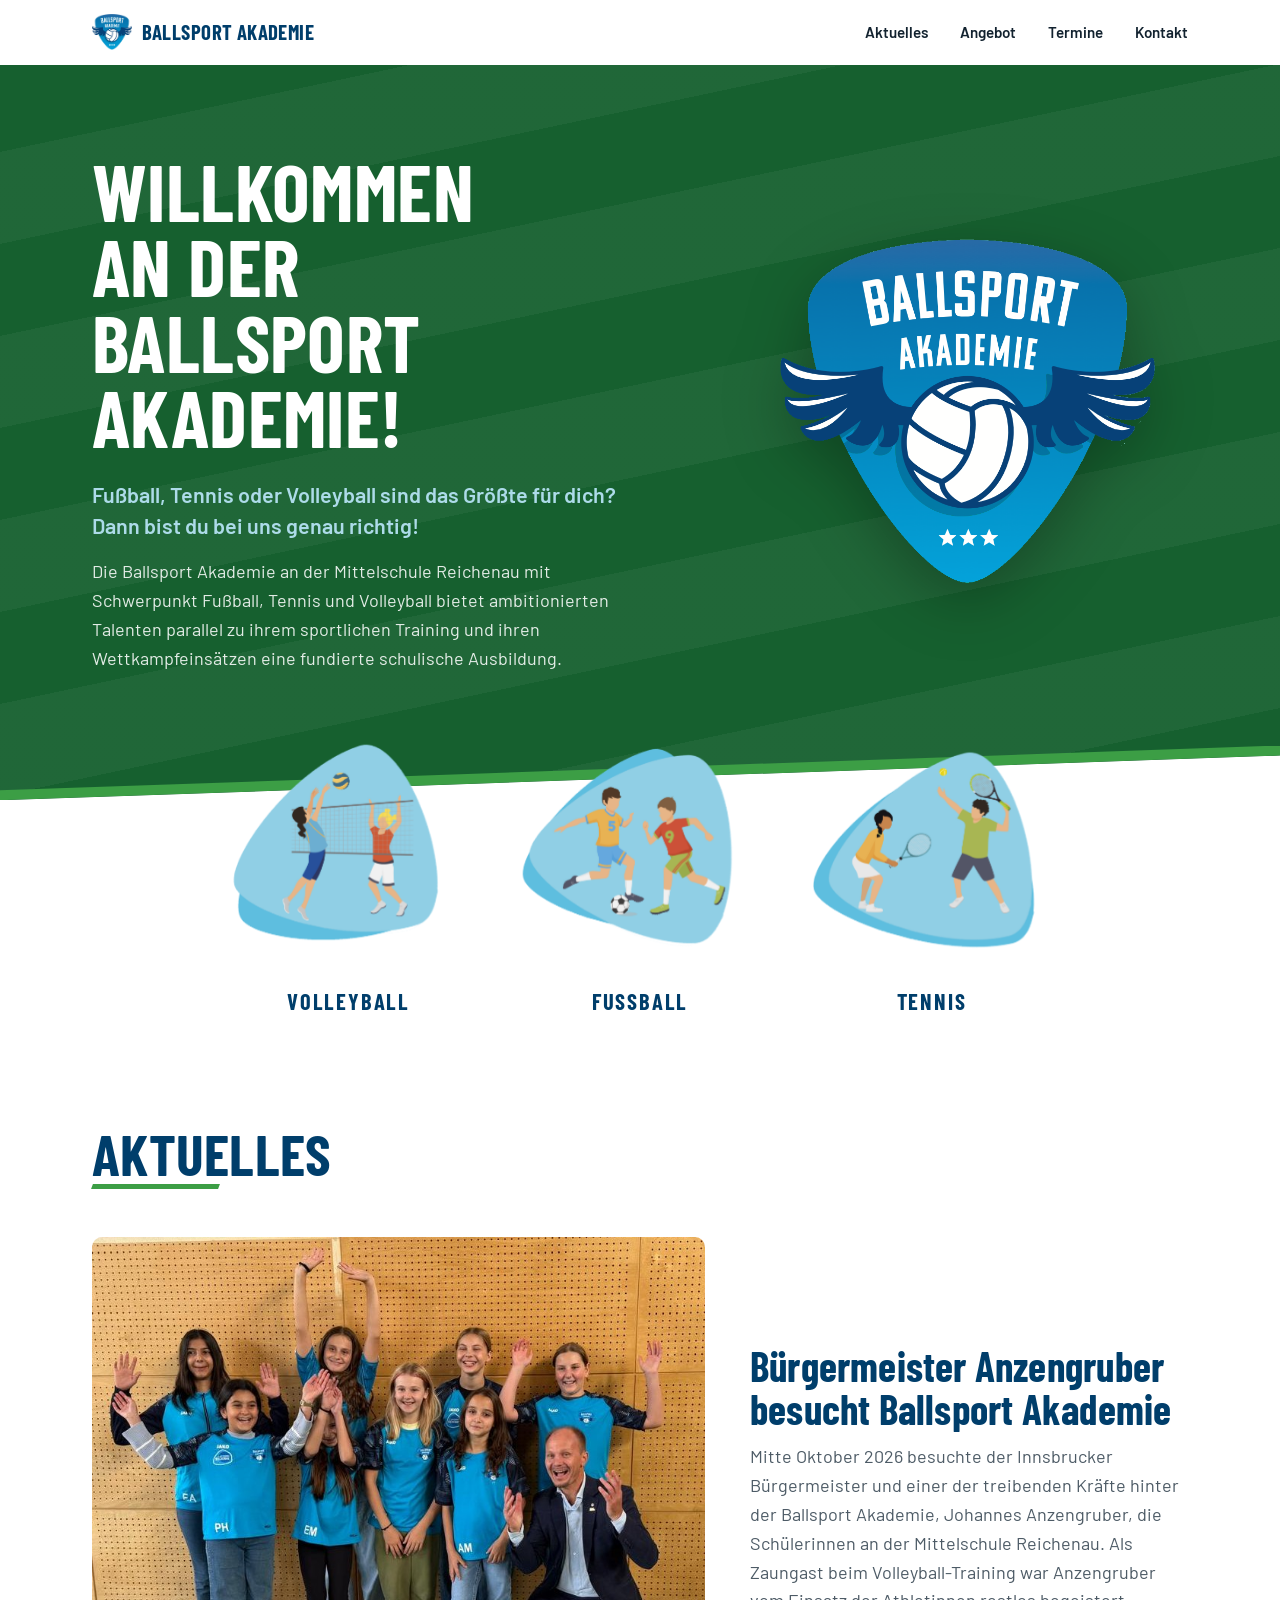
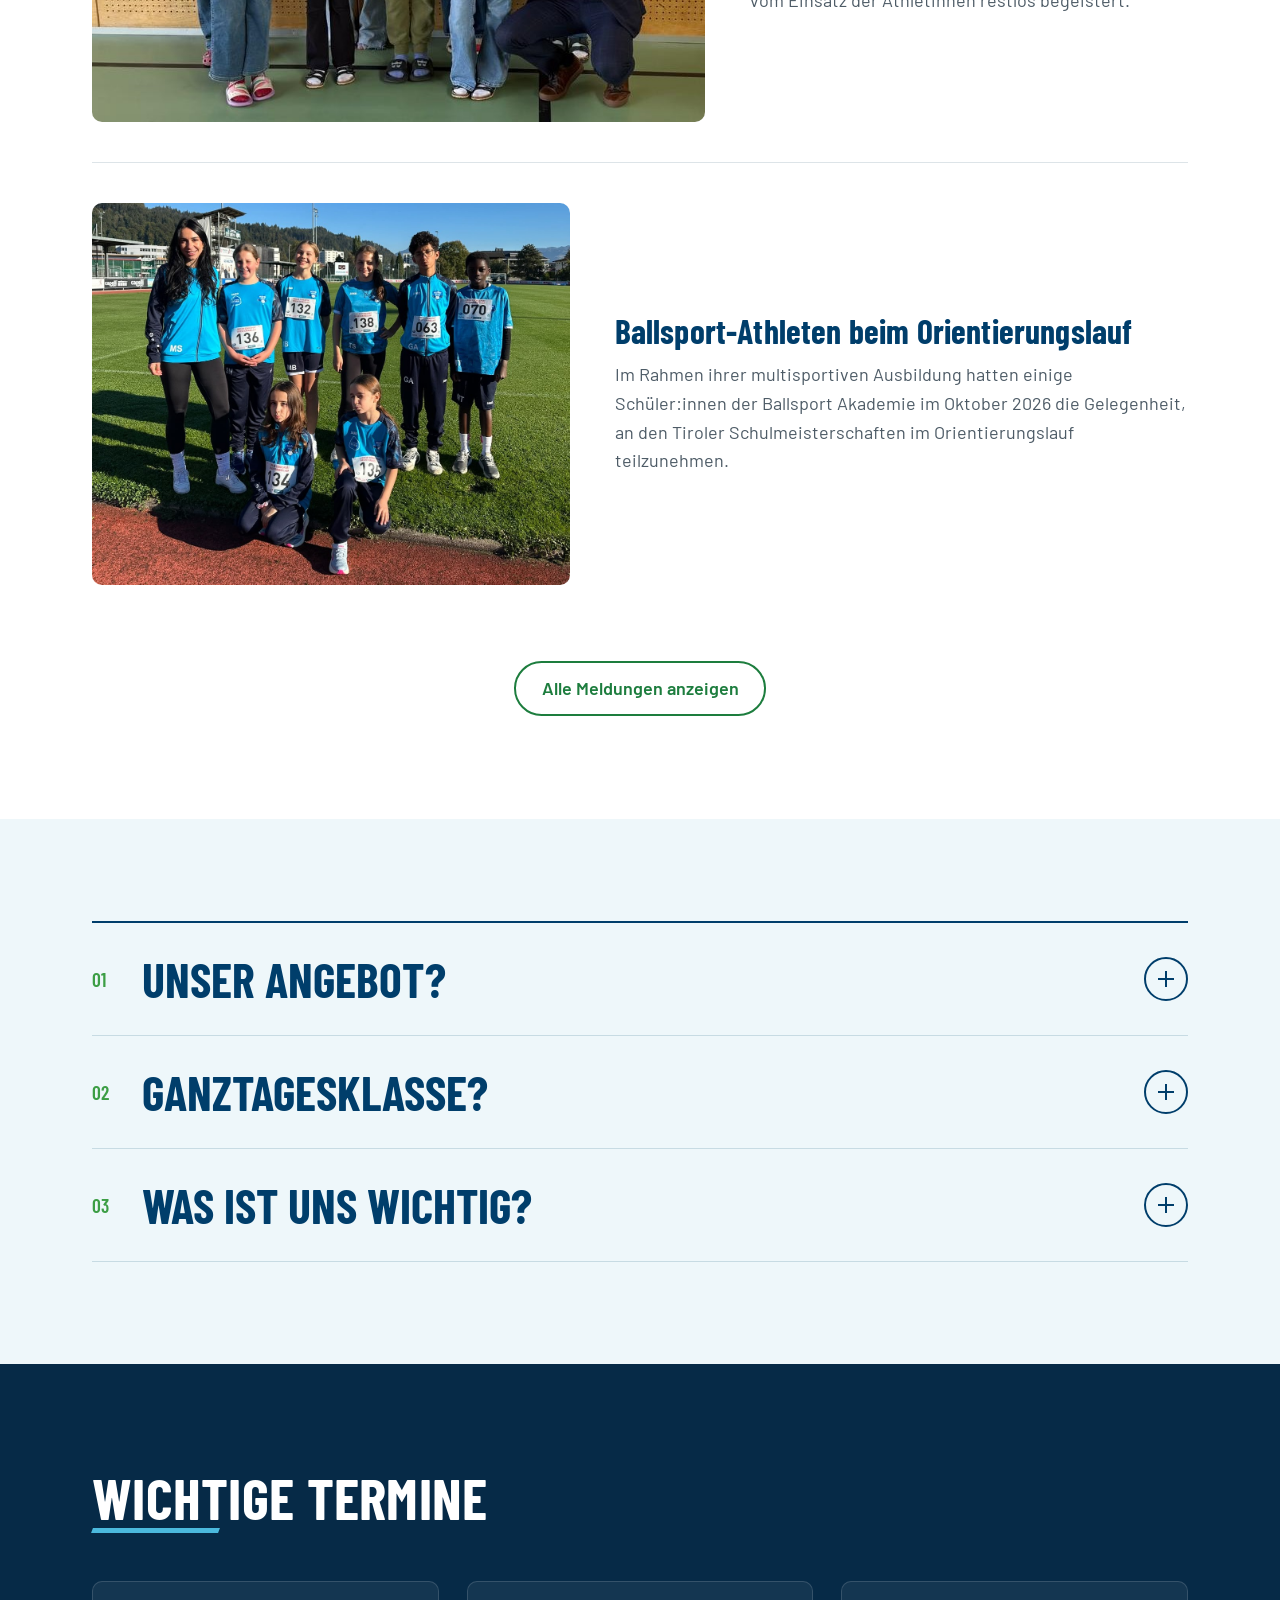
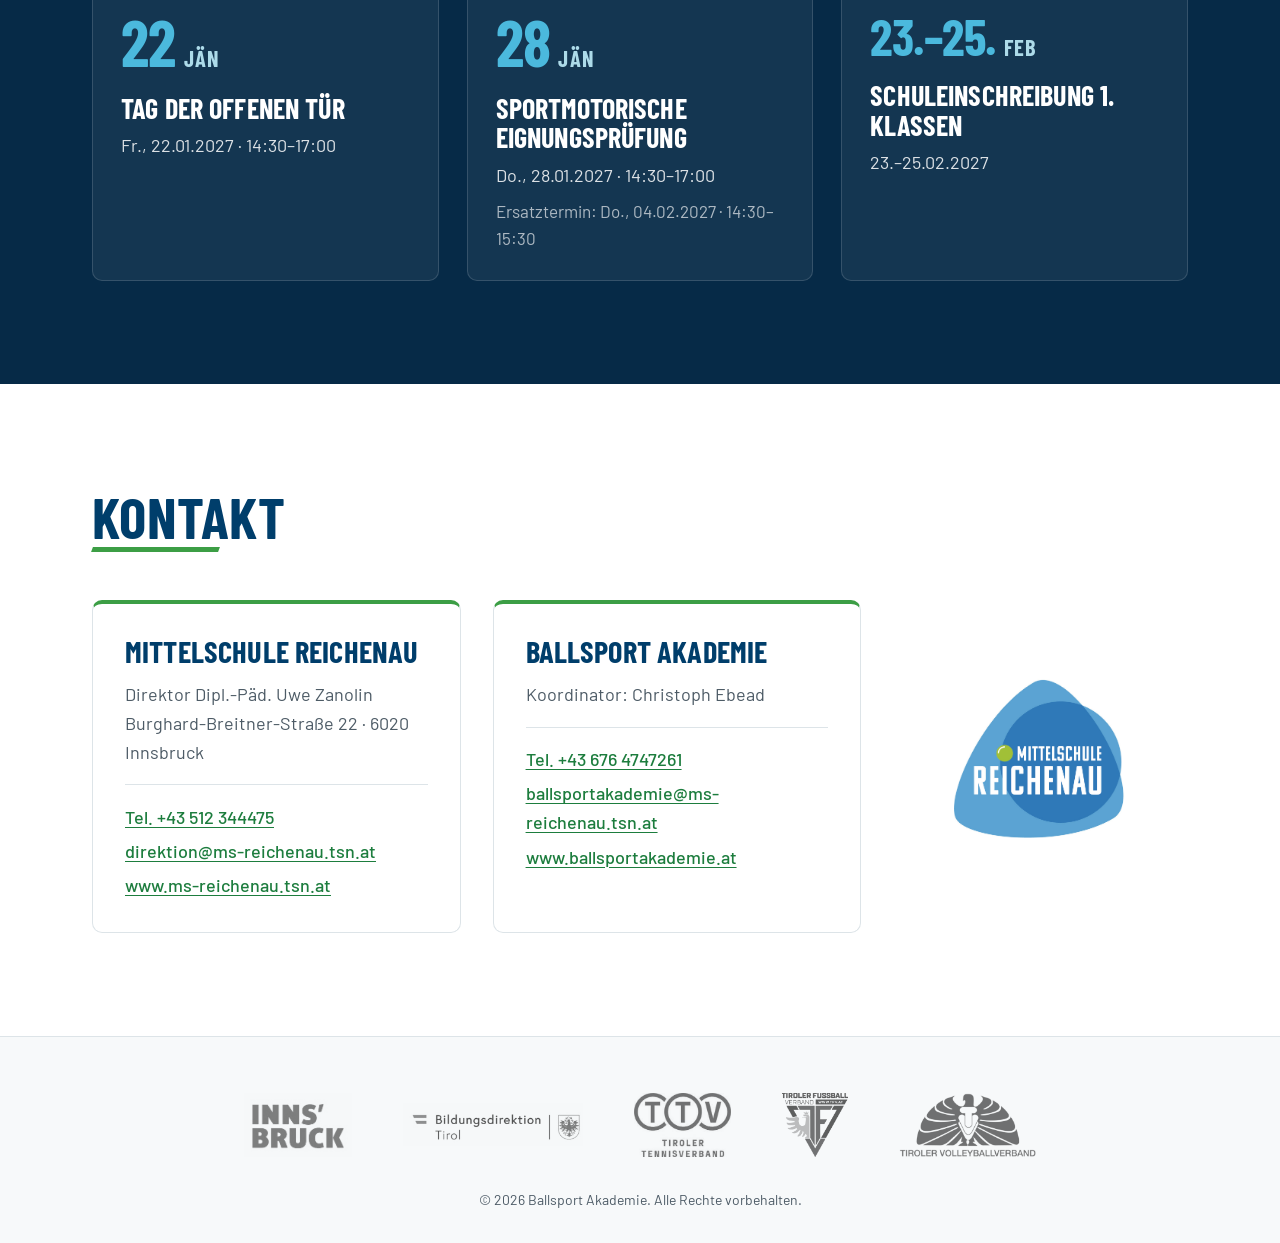
==== commit ed0b8e75: "fix Spinning cards" ====
--- a/index.html
+++ b/index.html
@@ -84,47 +84,20 @@
       <section class="sports" aria-label="Unsere Sportarten">
         <div class="container sports-grid">
           <button type="button" class="sport" aria-label="Volleyball">
-            <span class="flip-card">
-              <span class="flip-inner">
-                <span class="flip-face">
-                  <img src="images/illus/voll.png" alt="Volleyball" />
-                </span>
-                <span class="flip-face flip-back">
-                  <img src="images/illus/voll.png" alt="" />
-                </span>
-              </span>
+            <span class="spin">
+              <img src="images/illus/voll.png" alt="Volleyball" />
             </span>
             <span class="sport-name">Volleyball</span>
           </button>
           <button type="button" class="sport" aria-label="Fußball">
-            <span class="flip-card">
-              <span class="flip-inner">
-                <span class="flip-face">
-                  <img
-                    src="images/illus/fuss.png"
-                    alt="Sport Illustration Fußball"
-                  />
-                </span>
-                <span class="flip-face flip-back">
-                  <img src="images/illus/fuss.png" alt="" />
-                </span>
-              </span>
+            <span class="spin">
+              <img src="images/illus/fuss.png" alt="Sport Illustration Fußball" />
             </span>
             <span class="sport-name">Fußball</span>
           </button>
           <button type="button" class="sport" aria-label="Tennis">
-            <span class="flip-card">
-              <span class="flip-inner">
-                <span class="flip-face">
-                  <img
-                    src="images/illus/tenn.png"
-                    alt="Sport Illustration Tennis"
-                  />
-                </span>
-                <span class="flip-face flip-back">
-                  <img src="images/illus/tenn.png" alt="" />
-                </span>
-              </span>
+            <span class="spin">
+              <img src="images/illus/tenn.png" alt="Sport Illustration Tennis" />
             </span>
             <span class="sport-name">Tennis</span>
           </button>
--- a/styles.css
+++ b/styles.css
@@ -306,49 +306,30 @@
   cursor: pointer;
   font: inherit;
   color: inherit;
-}
-
-.flip-card {
+  -webkit-tap-highlight-color: transparent;
+  transition: transform 0.3s ease;
+}
+
+/* Hover-Anheben am Button, Drehung am Bild – getrennt, damit sich nichts überlagert */
+@media (hover: hover) {
+  .sport:hover {
+    transform: translateY(-4px);
+  }
+}
+
+/* Jeder Klick dreht die Illustration einmal komplett (--turn wird in script.js hochgezählt) */
+.spin {
   display: block;
   width: 100%;
   aspect-ratio: 1154 / 1113;
-  perspective: 1000px;
-}
-
-.flip-inner {
-  position: relative;
-  display: block;
-  width: 100%;
-  height: 100%;
-  transition: transform 0.7s cubic-bezier(0.3, 0.7, 0.2, 1);
-  transform-style: preserve-3d;
-}
-
-.sport.flipped .flip-inner {
-  transform: rotateY(180deg);
-}
-
-.flip-face {
-  position: absolute;
-  inset: 0;
-  display: block;
-  backface-visibility: hidden;
-  -webkit-backface-visibility: hidden;
-}
-
-.flip-back {
-  transform: rotateY(180deg);
-}
-
-.flip-face img {
+  transform: perspective(900px) rotateY(var(--turn, 0deg));
+  transition: transform 0.8s cubic-bezier(0.45, 0, 0.2, 1);
+}
+
+.spin img {
   width: 100%;
   height: 100%;
   object-fit: contain;
-  transition: transform 0.3s ease;
-}
-
-.sport:hover .flip-face img {
-  transform: translateY(-4px);
 }
 
 .sport-name {
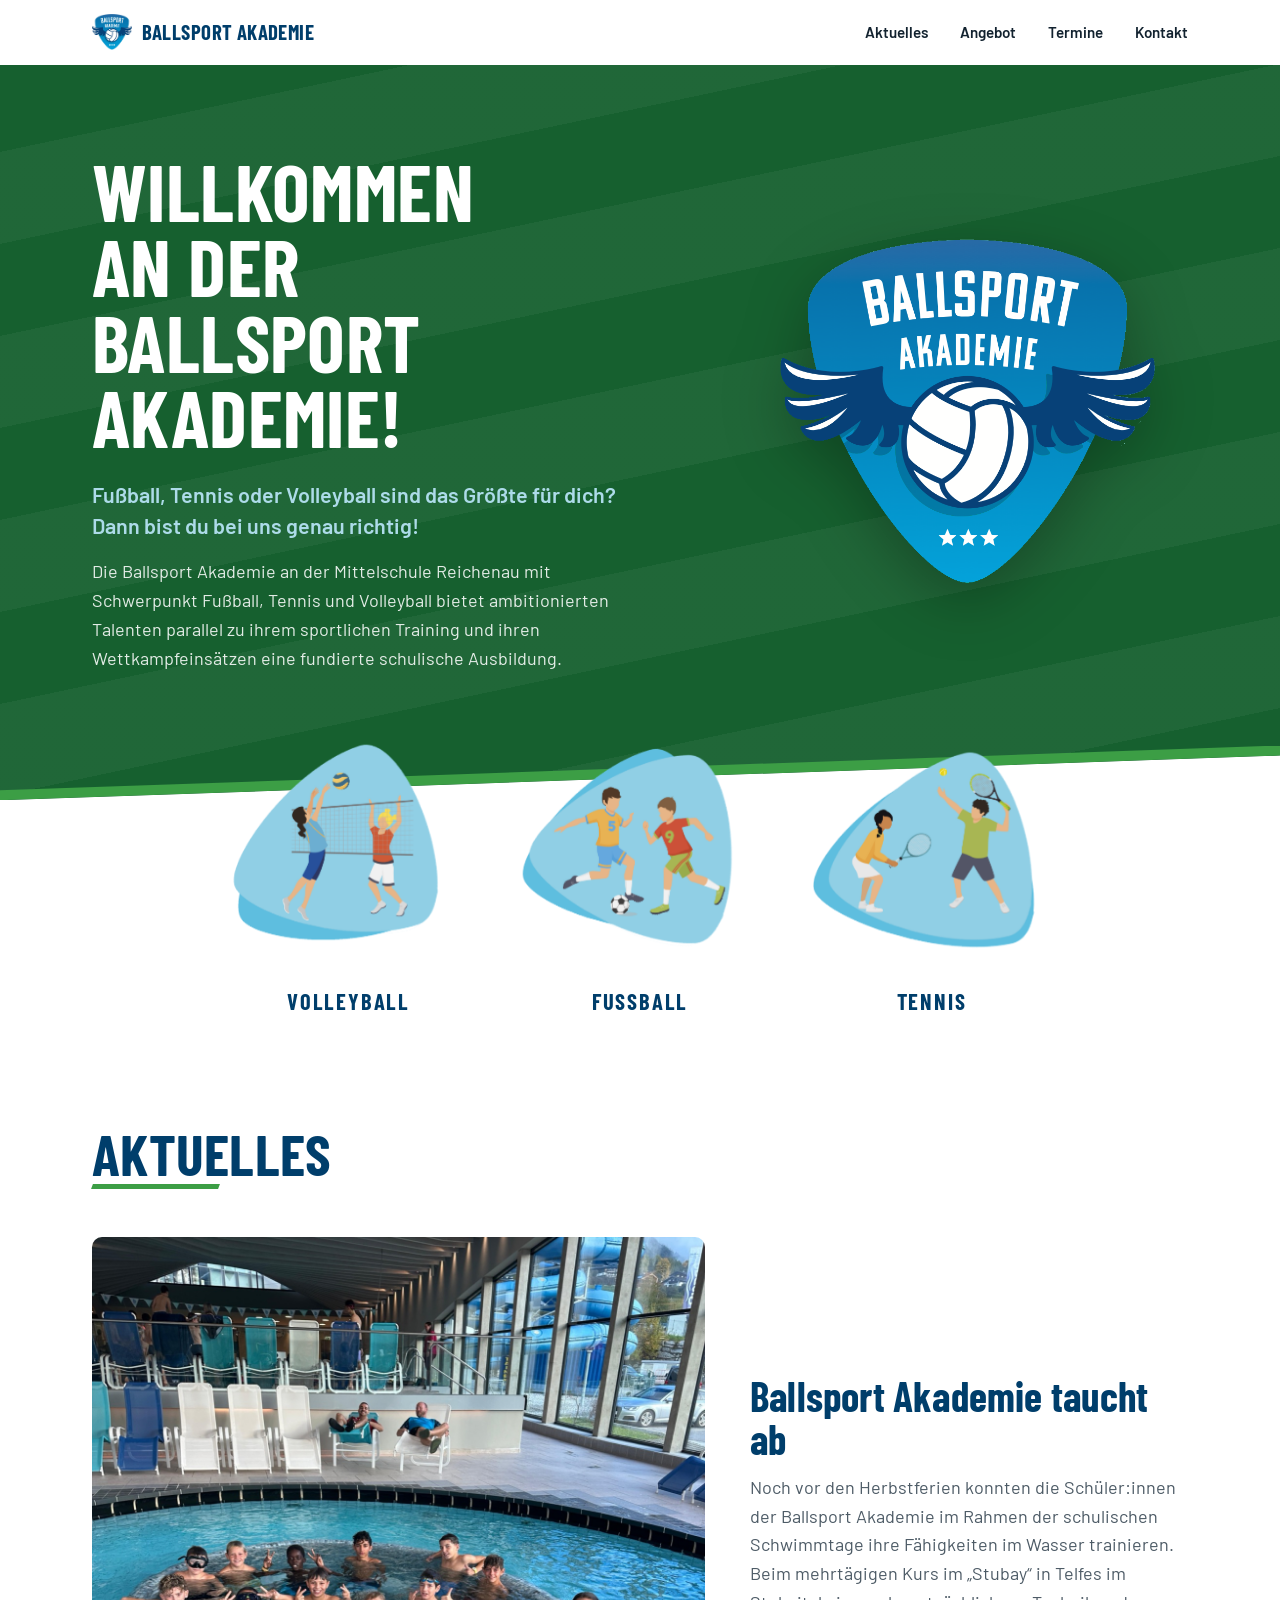
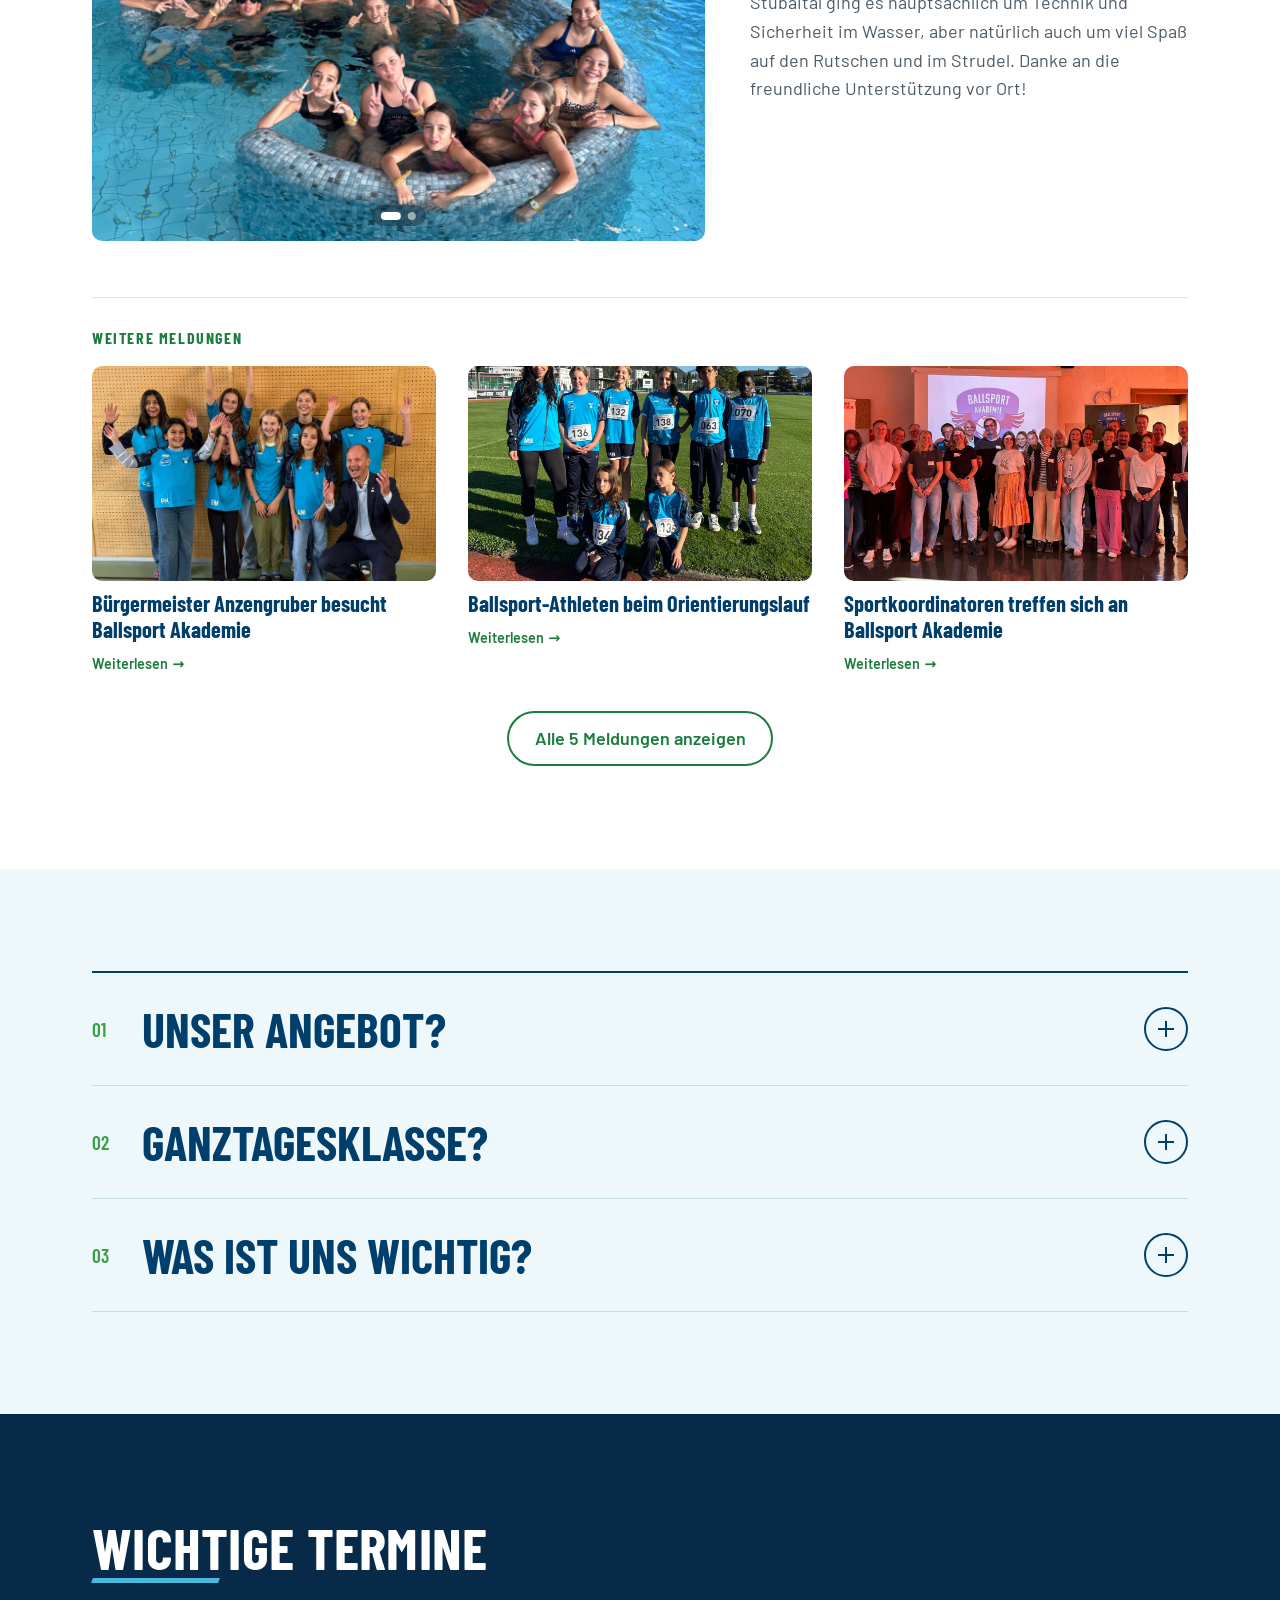
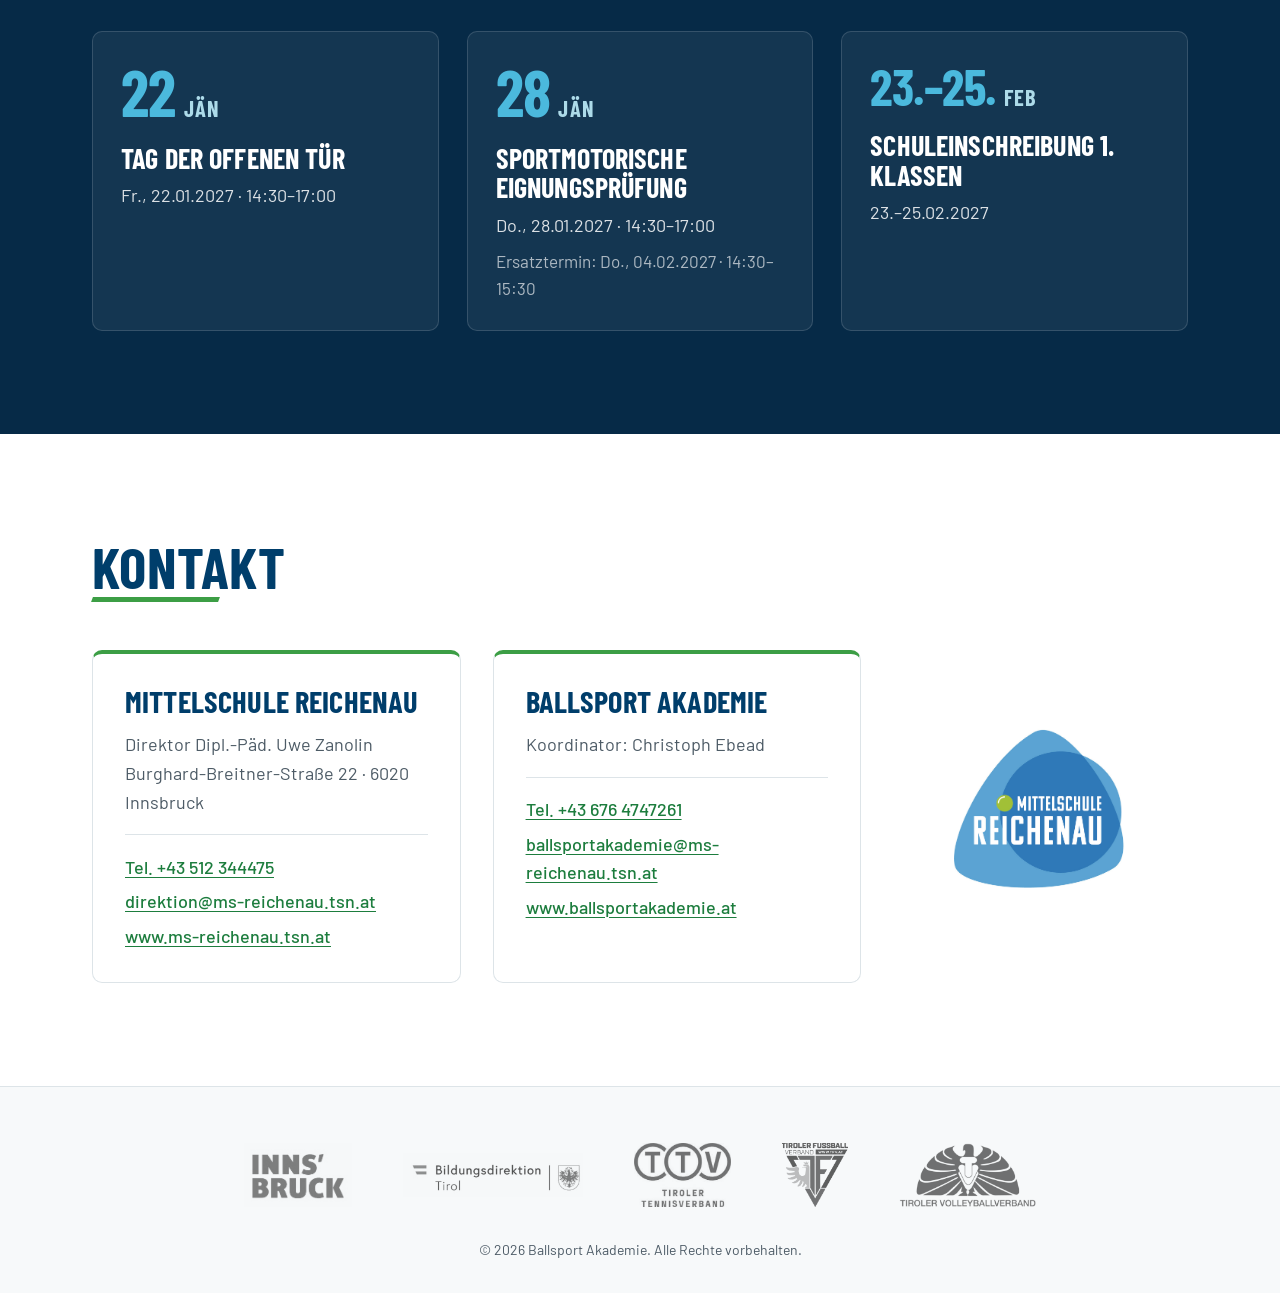
==== commit f4024429: "new post" ====
--- a/index.html
+++ b/index.html
@@ -110,88 +110,13 @@
             <h2>Aktuelles</h2>
           </div>
 
-          <!-- Neue Meldungen ganz oben einfügen; die ersten zwei sind immer sichtbar -->
-          <div id="news-list" class="news-list">
-            <article class="news-item reveal">
-              <img
-                src="images/photos/buergermeister.jpeg"
-                alt="Bürgermeister Johannes Anzengruber mit Volleyball-Schülerinnen der Ballsport Akademie"
-                width="806"
-                height="638"
-                loading="lazy"
-              />
-              <div class="news-body">
-                <h3>Bürgermeister Anzengruber besucht Ballsport Akademie</h3>
-                <p>
-                  Mitte Oktober 2026 besuchte der Innsbrucker Bürgermeister und
-                  einer der treibenden Kräfte hinter der Ballsport Akademie,
-                  Johannes Anzengruber, die Schülerinnen an der Mittelschule
-                  Reichenau. Als Zaungast beim Volleyball-Training war
-                  Anzengruber vom Einsatz der Athletinnen restlos begeistert.
-                </p>
-              </div>
-            </article>
-            <article class="news-item reveal">
-              <img
-                src="images/photos/orientierungslauf.jpeg"
-                alt="Schüler:innen der Ballsport Akademie bei den Tiroler Schulmeisterschaften im Orientierungslauf"
-                width="1200"
-                height="959"
-                loading="lazy"
-              />
-              <div class="news-body">
-                <h3>Ballsport-Athleten beim Orientierungslauf</h3>
-                <p>
-                  Im Rahmen ihrer multisportiven Ausbildung hatten einige
-                  Schüler:innen der Ballsport Akademie im Oktober 2026 die
-                  Gelegenheit, an den Tiroler Schulmeisterschaften im
-                  Orientierungslauf teilzunehmen.
-                </p>
-              </div>
-            </article>
-            <article class="news-item">
-              <img
-                src="images/photos/sportkoordinatoren.jpeg"
-                alt="Gruppenfoto der Sport-Koordinator:innen an der MS Reichenau"
-                width="1535"
-                height="675"
-                loading="lazy"
-              />
-              <div class="news-body">
-                <h3>Sportkoordinatoren treffen sich an Ballsport Akademie</h3>
-                <p>
-                  Beim alljährlichen Treffen der Sport-Koordinator:innen der
-                  Innsbrucker Volks- und Mittelschulen konnten sich die Gäste an
-                  der MS Reichenau genau über die Ballsport Akademie
-                  informieren. Nach den Grußworten von Bürgermeister und
-                  Sportreferent Johannes Anzengruber berichtete Esmeralda
-                  Mildner über Neuigkeiten aus dem Nachwuchskompetenzzentrum
-                  Tirol. Anschließend nutzten die Teilnehmer:innen die
-                  Möglichkeit zum Austausch und Netzwerken bei einem Umtrunk
-                  und Snacks.
-                </p>
-              </div>
-            </article>
-            <article class="news-item">
-              <img
-                src="images/photos/schuelerliga.jpeg"
-                alt="Fußballer der MS Reichenau beim Schülerliga-Turnier"
-                width="951"
-                height="470"
-                loading="lazy"
-              />
-              <div class="news-body">
-                <h3>BA-Fußballer im Schülerliga-Einsatz</h3>
-                <p>
-                  Beim Fußball-Schülerliga-Turnier Anfang Oktober an der
-                  Innsbrucker Wiesengasse feierten die Spieler der Ballsport
-                  Akademie ihren ersten Auftritt im Team der MS Reichenau. Bei
-                  diesem Vorbereitungsturnier nutzten alle Teams die
-                  Möglichkeit, die neuen Spieler ins Team zu integrieren, um
-                  für die Meisterschaft bereit zu sein.
-                </p>
-              </div>
-            </article>
+          <!-- Meldungen kommen aus news.js – dort neue Meldungen ganz oben einfügen -->
+          <div id="news-list" class="news-list"></div>
+
+          <!-- Vorschau auf die nächsten Meldungen, wird aus news.js befüllt -->
+          <div id="news-teasers" class="news-teasers" hidden>
+            <h3 class="news-teasers-label">Weitere Meldungen</h3>
+            <div class="teaser-grid"></div>
           </div>
 
           <div class="news-more">
@@ -503,6 +428,7 @@
       </div>
     </footer>
 
+    <script src="news.js"></script>
     <script src="script.js"></script>
   </body>
 </html>
--- a/styles.css
+++ b/styles.css
@@ -478,12 +478,79 @@
   max-width: 60ch;
 }
 
-/* Nur die zwei neuesten sind sichtbar, bis aufgeklappt wird */
-.news-list:not(.expanded) .news-item:nth-child(n + 3) {
+.news-item p + p {
+  margin-top: 0.75rem;
+}
+
+/* Mehrere Fotos: übereinander gestapelt, das aktive wird eingeblendet */
+.news-gallery {
+  position: relative;
+  display: grid;
+  width: 100%;
+  aspect-ratio: 1;
+  padding: 0;
+  border: 0;
+  border-radius: var(--radius);
+  overflow: hidden;
+  background: var(--sky-50);
+  cursor: pointer;
+  -webkit-tap-highlight-color: transparent;
+}
+
+.news-gallery img {
+  grid-area: 1 / 1;
+  width: 100%;
+  height: 100%;
+  object-fit: cover;
+  border-radius: 0;
+  opacity: 0;
+  transition: opacity 0.8s ease;
+}
+
+.news-gallery img.active {
+  opacity: 1;
+}
+
+.gallery-dots {
+  position: absolute;
+  left: 50%;
+  bottom: 0.9rem;
+  transform: translateX(-50%);
+  display: flex;
+  gap: 0.45rem;
+  padding: 0.4rem 0.6rem;
+  border-radius: 999px;
+  background: rgba(18, 34, 47, 0.45);
+}
+
+.gallery-dots span {
+  width: 8px;
+  height: 8px;
+  border-radius: 50%;
+  background: rgba(255, 255, 255, 0.55);
+  transition:
+    background 0.3s ease,
+    width 0.3s ease;
+}
+
+.gallery-dots span.active {
+  width: 20px;
+  border-radius: 4px;
+  background: #fff;
+}
+
+/* Meldung ohne Foto: Text über die volle Breite */
+.news-item.no-image,
+.news-item.no-image:first-child {
+  grid-template-columns: 1fr;
+}
+
+/* Nur die neueste ist sichtbar, bis aufgeklappt wird */
+.news-list:not(.expanded) .news-item:nth-child(n + 2) {
   display: none;
 }
 
-.news-list.expanded .news-item:nth-child(n + 3) {
+.news-list.expanded .news-item:nth-child(n + 2) {
   animation: fadeUp 0.5s ease both;
 }
 
@@ -491,6 +558,121 @@
   margin-top: clamp(1.5rem, 3vw, 2.25rem);
   display: flex;
   justify-content: center;
+}
+
+/* Vorschau "Weitere Meldungen" unter der neuesten Meldung */
+.news-teasers {
+  margin-top: clamp(0.5rem, 1.5vw, 1rem);
+  padding-top: clamp(1.5rem, 3vw, 2rem);
+  border-top: 1px solid var(--line);
+}
+
+.news-teasers-label {
+  font-size: 1rem;
+  text-transform: uppercase;
+  letter-spacing: 0.1em;
+  color: var(--green-800);
+  margin-bottom: 1.25rem;
+}
+
+.teaser-grid {
+  display: grid;
+  grid-template-columns: repeat(3, minmax(0, 1fr));
+  gap: clamp(1rem, 2.5vw, 2rem);
+}
+
+.teaser {
+  display: flex;
+  flex-direction: column;
+  align-items: flex-start;
+  gap: 0.6rem;
+  padding: 0;
+  background: none;
+  border: 0;
+  font: inherit;
+  color: inherit;
+  text-align: left;
+  cursor: pointer;
+  -webkit-tap-highlight-color: transparent;
+}
+
+.teaser-img {
+  display: block;
+  width: 100%;
+  aspect-ratio: 16 / 10;
+  overflow: hidden;
+  border-radius: var(--radius);
+  background: var(--sky-50);
+}
+
+.teaser-img img {
+  width: 100%;
+  height: 100%;
+  object-fit: cover;
+  transition: transform 0.4s ease;
+}
+
+.teaser-title {
+  font-family: var(--font-display);
+  font-weight: 700;
+  font-size: clamp(1.15rem, 1rem + 0.5vw, 1.4rem);
+  line-height: 1.15;
+  color: var(--navy);
+  transition: color 0.2s ease;
+}
+
+.teaser-more {
+  font-size: 0.9rem;
+  font-weight: 600;
+  color: var(--green-800);
+}
+
+.teaser-more::after {
+  content: "→";
+  display: inline-block;
+  margin-left: 0.3em;
+  transition: transform 0.2s ease;
+}
+
+@media (hover: hover) {
+  .teaser:hover .teaser-img img {
+    transform: scale(1.04);
+  }
+  .teaser:hover .teaser-title {
+    color: var(--green-800);
+  }
+  .teaser:hover .teaser-more::after {
+    transform: translateX(3px);
+  }
+}
+
+/* Handy: kompakte Liste mit kleinem Vorschaubild links */
+@media (max-width: 620px) {
+  .teaser-grid {
+    grid-template-columns: 1fr;
+    gap: 0;
+  }
+  .teaser {
+    display: grid;
+    grid-template-columns: 134px minmax(0, 1fr);
+    grid-template-rows: auto 1fr;
+    column-gap: 1rem;
+    row-gap: 0.3rem;
+    align-items: start;
+    padding-block: 0.9rem;
+    border-top: 1px solid var(--line);
+  }
+  .teaser:first-child {
+    border-top: 0;
+    padding-top: 0;
+  }
+  .teaser-img {
+    grid-row: 1 / 3;
+    aspect-ratio: 7 / 5;
+  }
+  .teaser-more {
+    align-self: start;
+  }
 }
 
 @media (max-width: 760px) {
